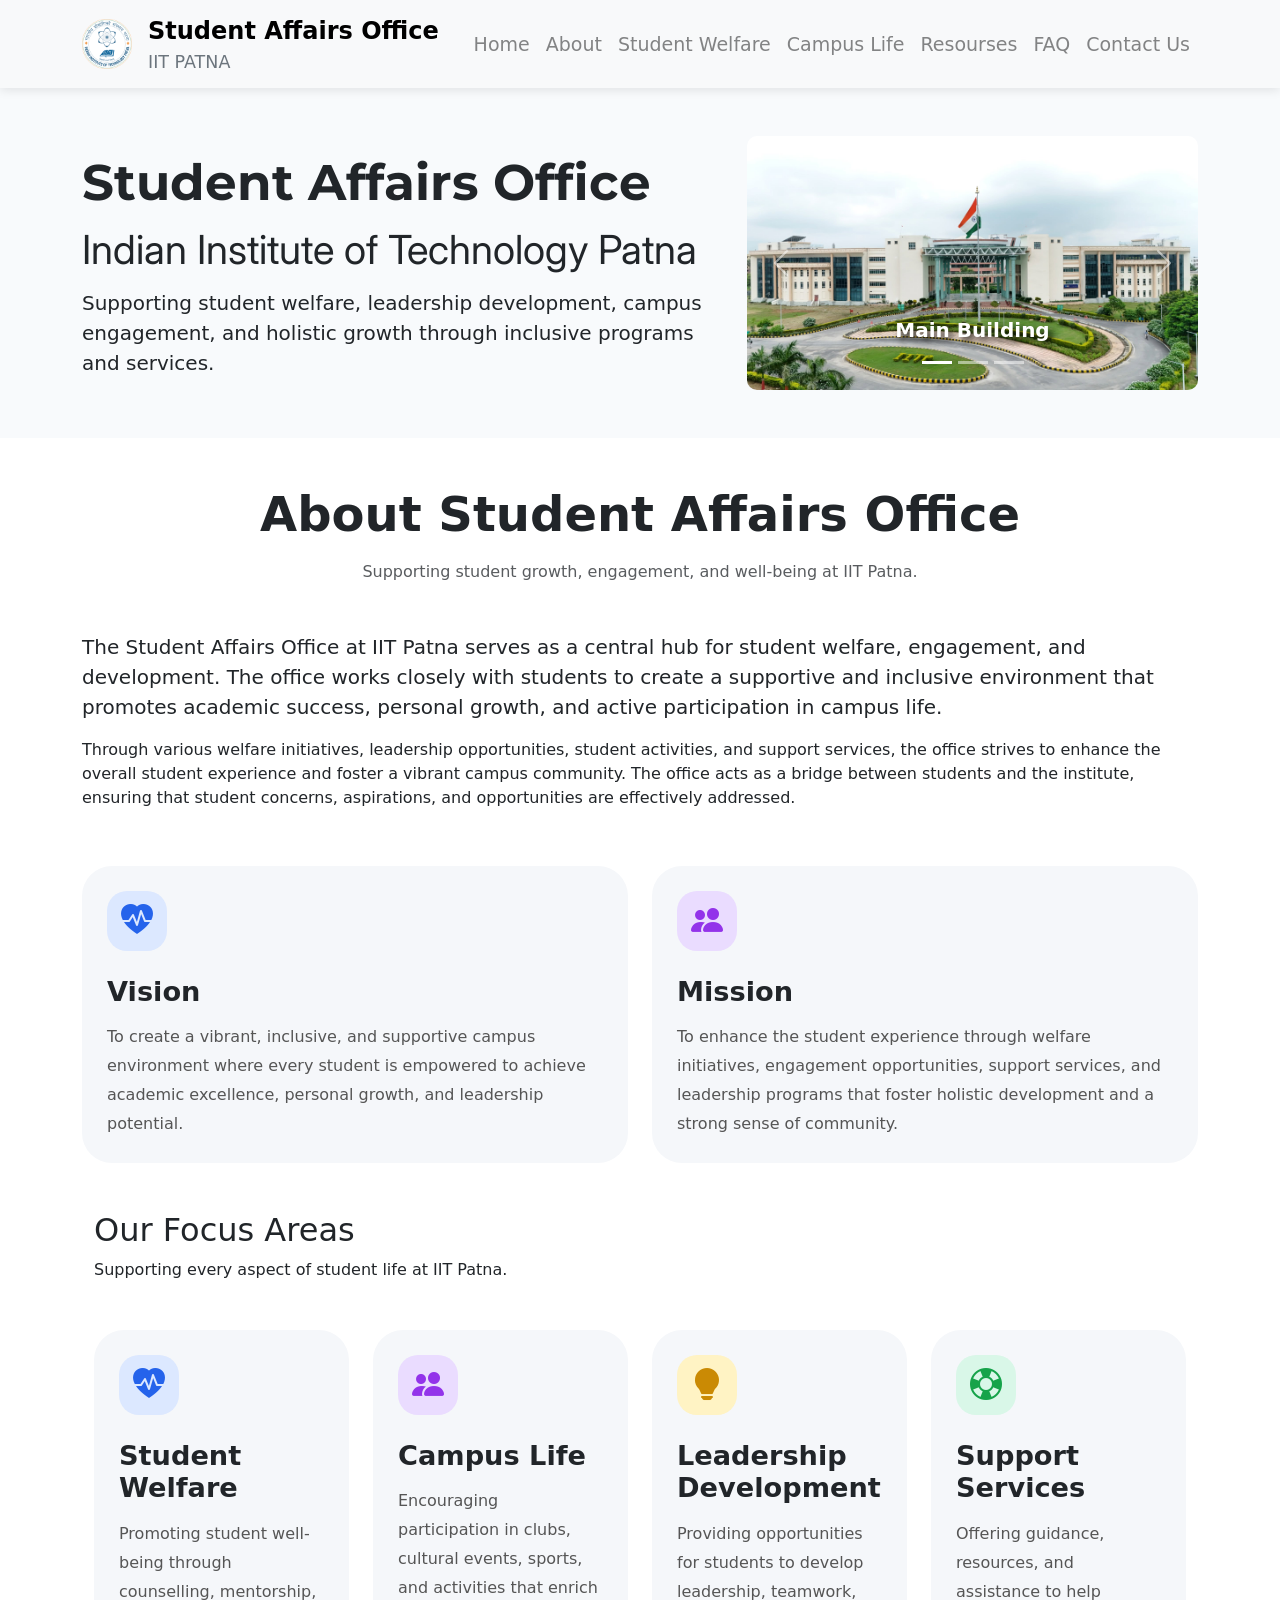
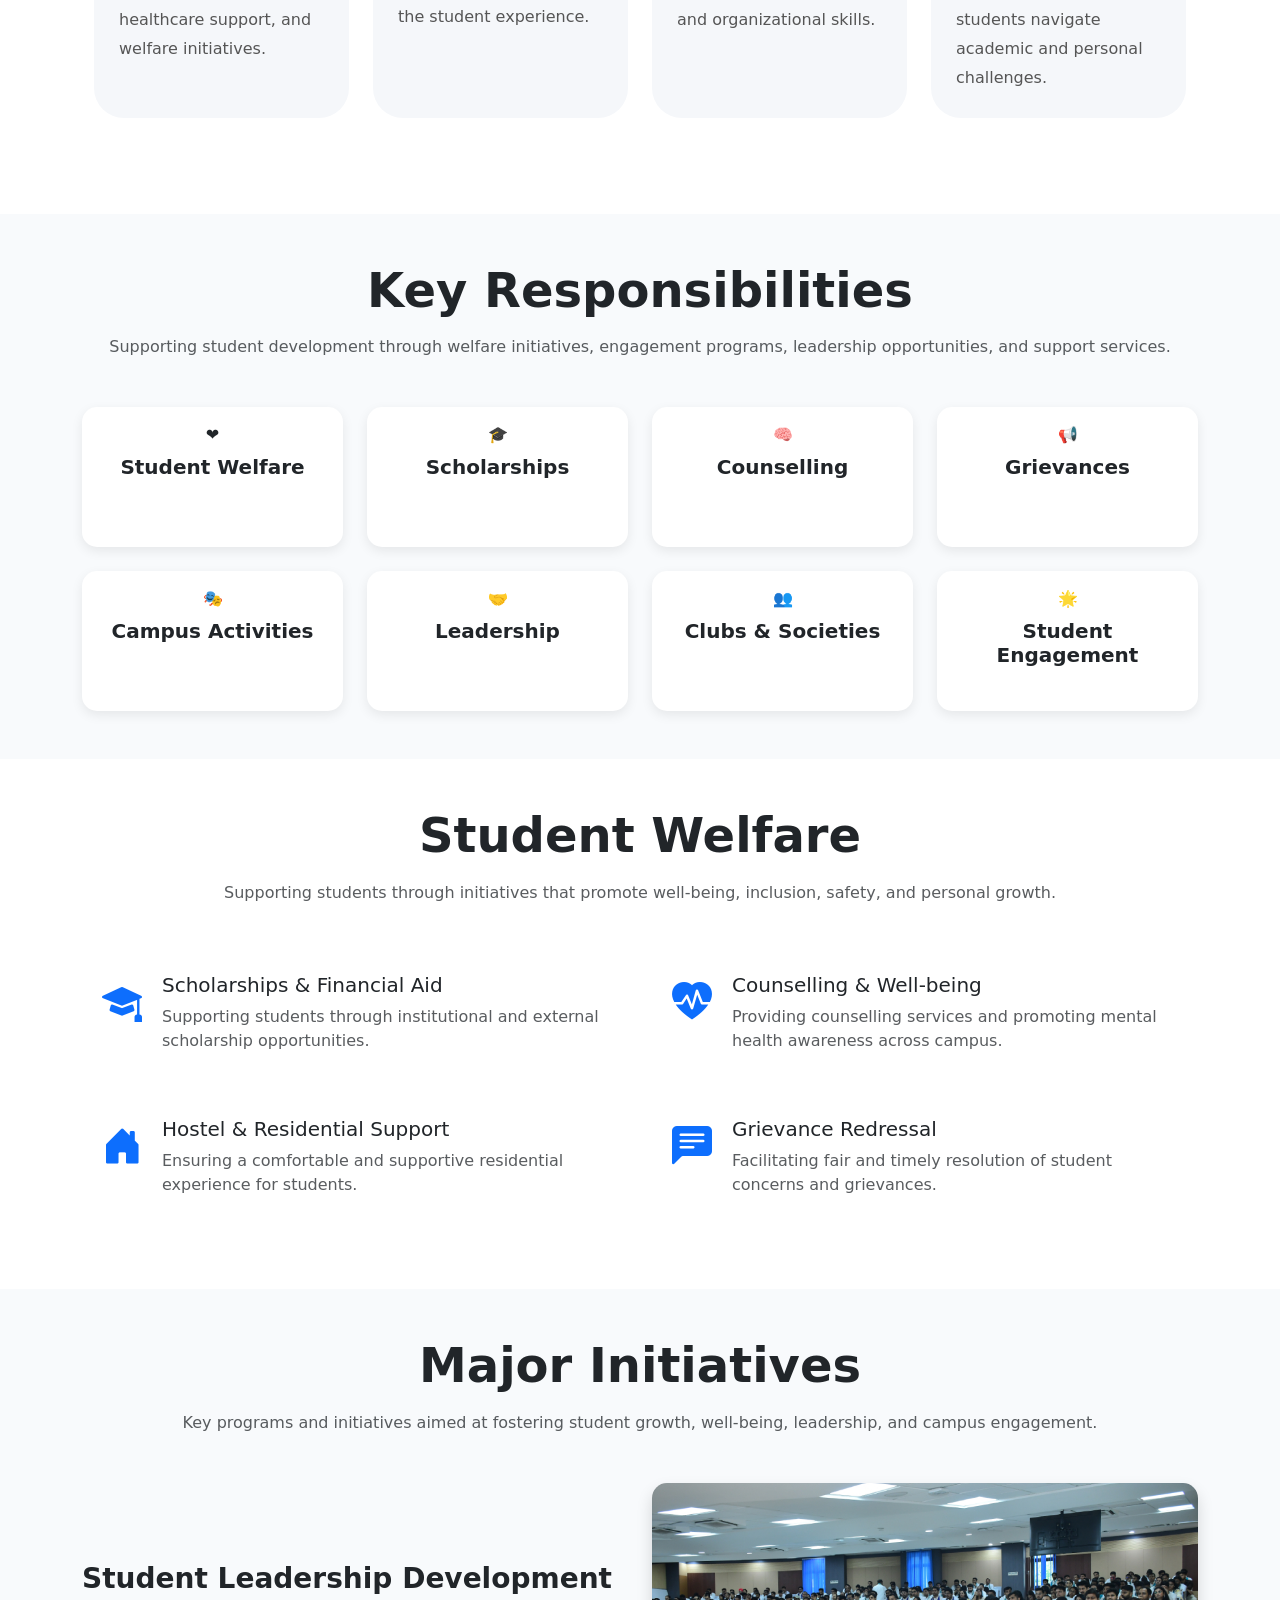
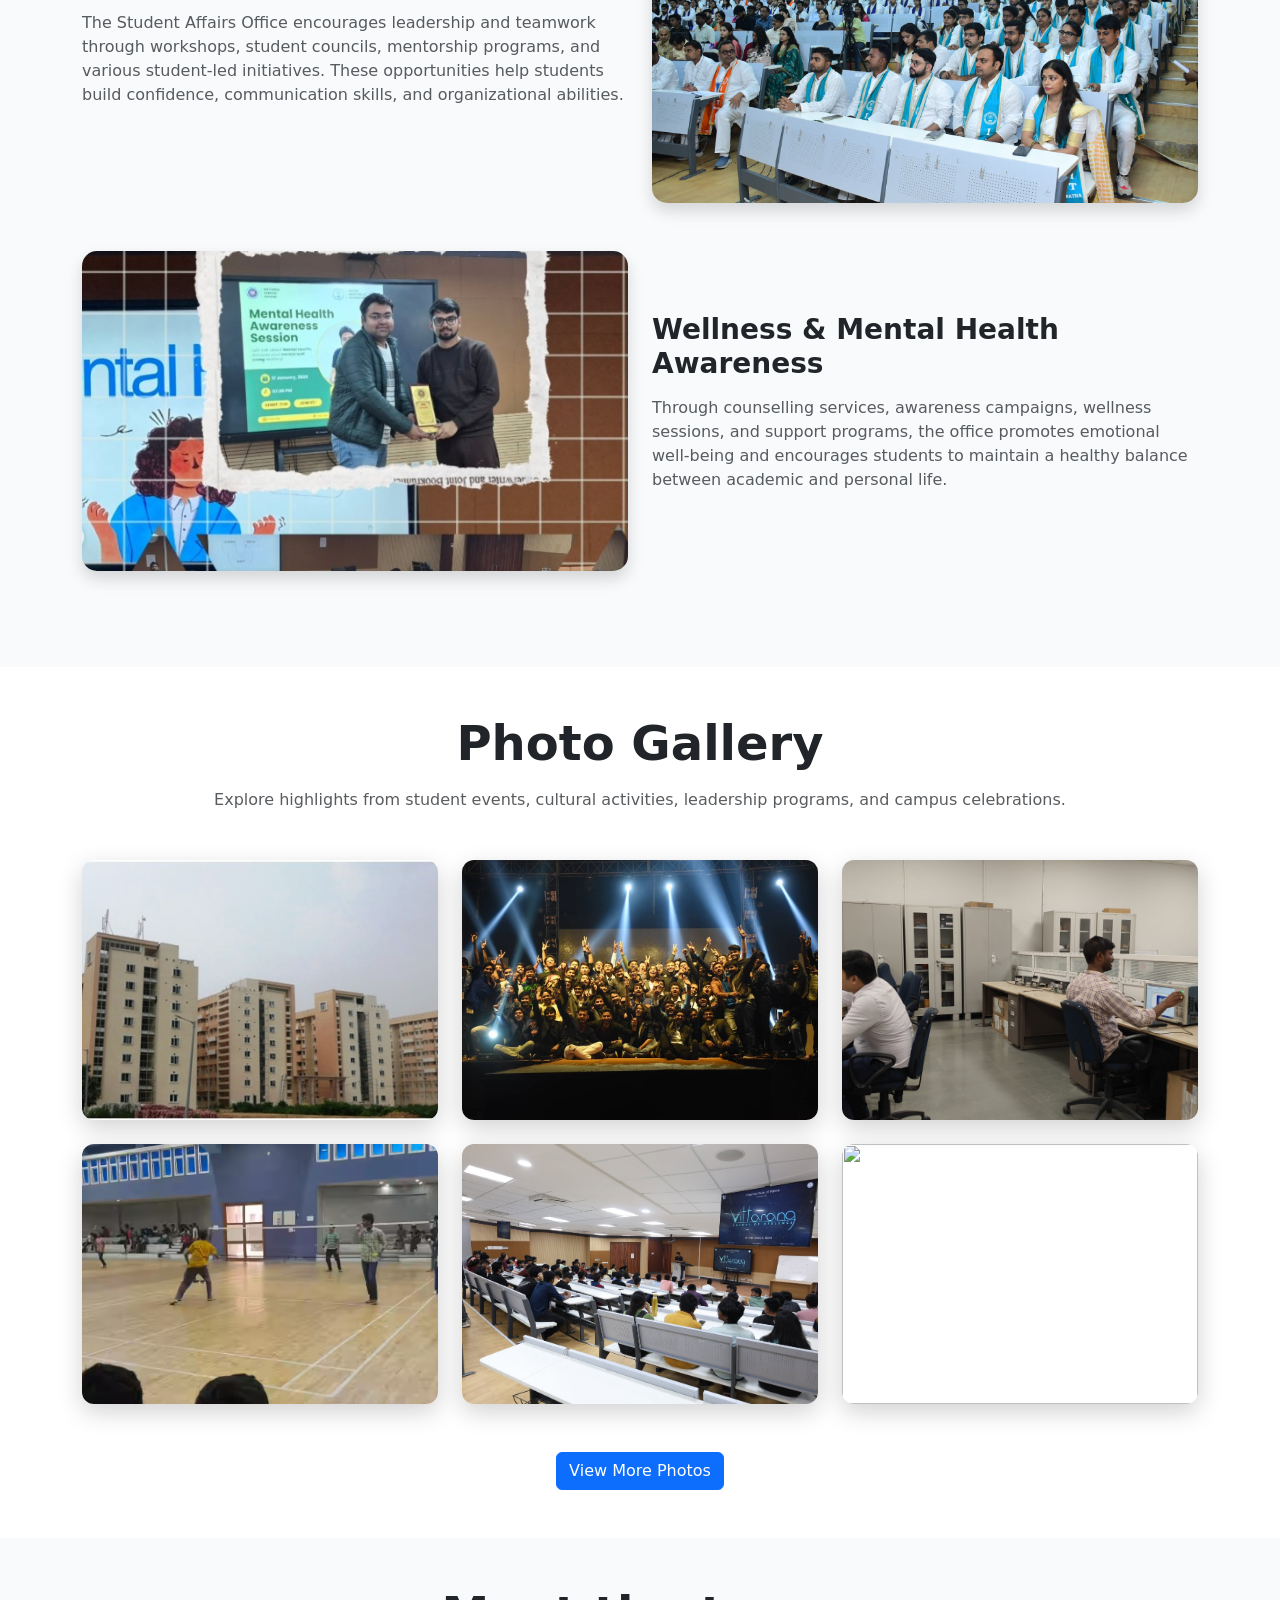
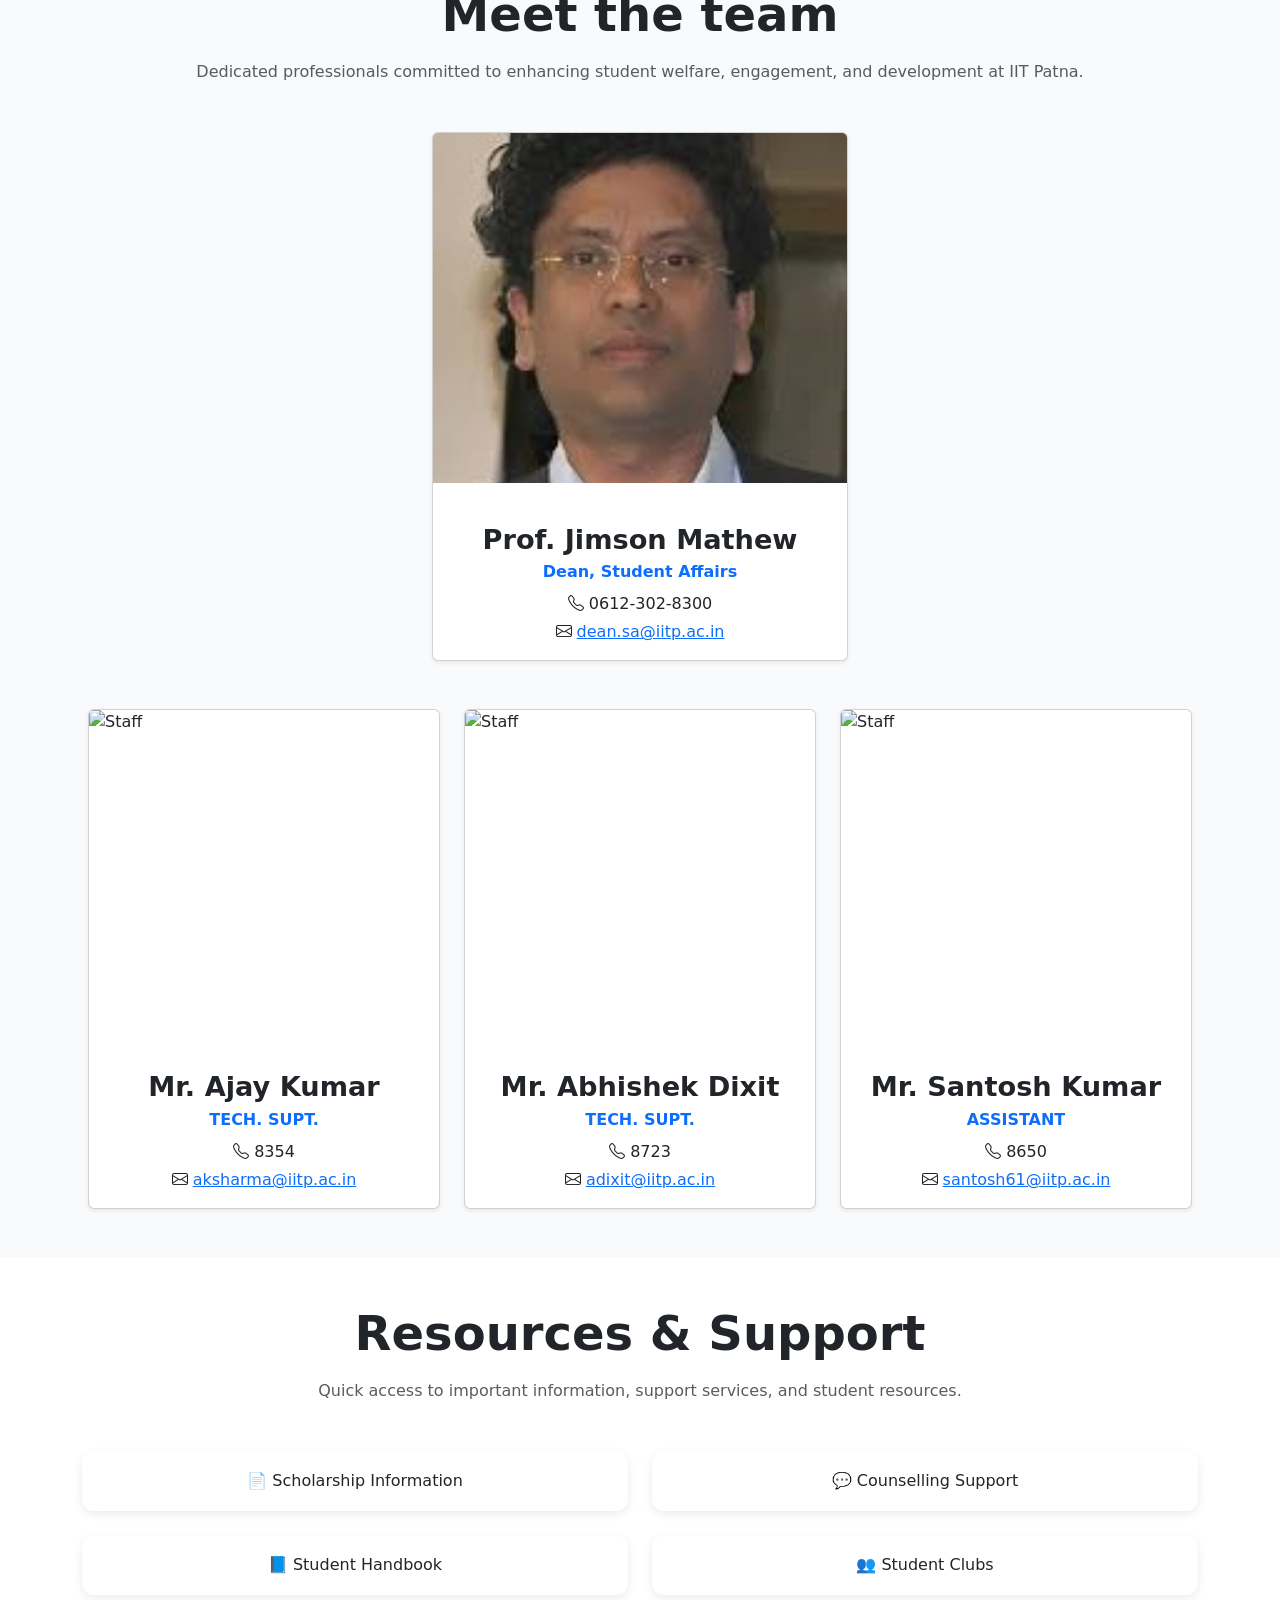
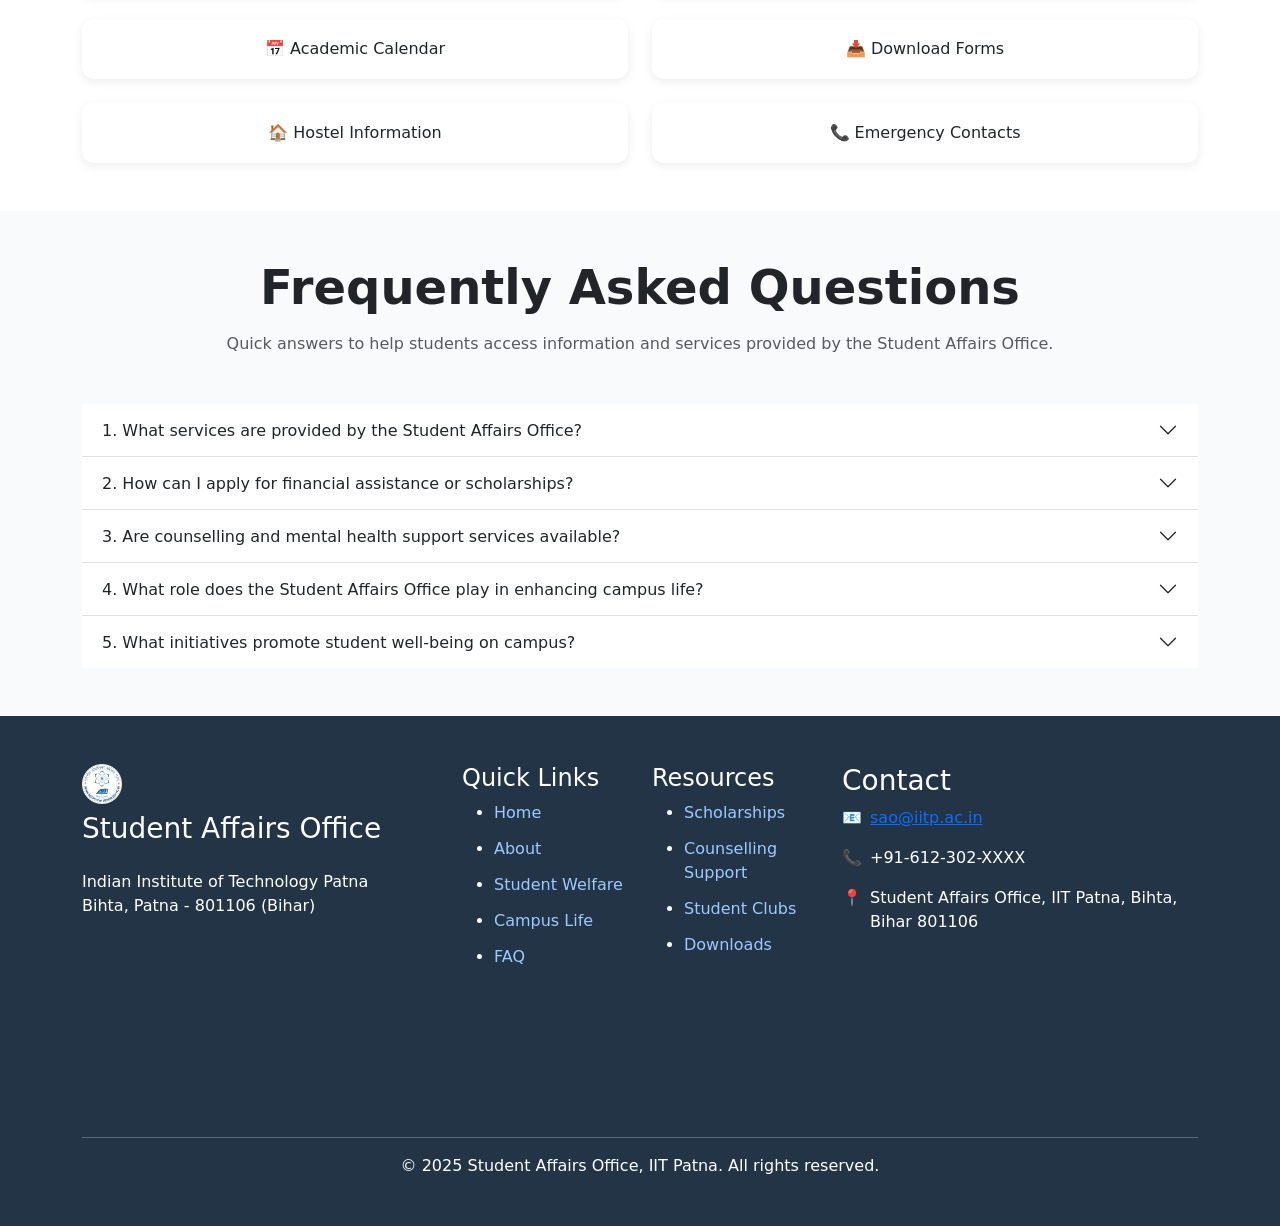
==== index.html @ 157dcdca "Did changes in color of sections and also in navbar (made it sticky and other changes)" ====
<!doctype html>
<html lang="en">

<head>
    <meta charset="utf-8">
    <meta name="viewport" content="width=device-width, initial-scale=1">
    <title>Student Affairs Office - IIT Patna</title>
    <link href="https://cdn.jsdelivr.net/npm/bootstrap@5.3.8/dist/css/bootstrap.min.css" rel="stylesheet"
        integrity="sha384-sRIl4kxILFvY47J16cr9ZwB07vP4J8+LH7qKQnuqkuIAvNWLzeN8tE5YBujZqJLB" crossorigin="anonymous">

    <link rel="stylesheet" href="style.css">
    <link rel="stylesheet" href="https://cdn.jsdelivr.net/npm/bootstrap-icons@1.13.1/font/bootstrap-icons.min.css">
    <link href="https://fonts.googleapis.com/css2?family=Inter:wght@400;500&family=Montserrat:wght@500;700&display=swap"
        rel="stylesheet">
</head>

<body>
    <nav class="navbar navbar-expand-lg bg-body-tertiary sticky-top">
        <div class="container">

            <a class="navbar-brand d-flex align-items-center" href="#">
    
    <img src="Assets/image.png" alt="Logo" style="height:50px;" class="me-3">

    <div>
        <div class="fw-bold fs-4" style="margin-bottom: 0; padding-bottom: 0;">
            Student Affairs Office
        </div>

        <div class="text-secondary small" style="margin-bottom: 0; padding-bottom: 0;">
            IIT PATNA
        </div>
    </div>

</a>


            <button class="navbar-toggler" type="button" data-bs-toggle="collapse"
                data-bs-target="#navbarSupportedContent" aria-controls="navbarSupportedContent" aria-expanded="false"
                aria-label="Toggle navigation">
                <span class="navbar-toggler-icon"></span>
            </button>


            <div class="collapse navbar-collapse" id="navbarSupportedContent">
                <ul class="navbar-nav ms-auto mb-2 mb-lg-0">


                    <li class="nav-item">
                        <a class="nav-link" aria-current="page" href="#home">Home</a>
                    </li>
                    <li class="nav-item">
                        <a class="nav-link" href="#about">About</a>
                    </li>
                    <li class="nav-item">
                        <a class="nav-link" href="#student_welfare">Student Welfare</a>
                    </li>
                    <li class="nav-item">
                        <a class="nav-link" href="#gallery">Campus Life</a>
                    </li>
                    <li class="nav-item">
                        <a class="nav-link" href="#resources">Resourses</a>
                    </li>
                    <li class="nav-item">
                        <a class="nav-link" href="#FAQ">FAQ</a>
                    </li>
                    <li class="nav-item">
                        <a class="nav-link" href="#contact">Contact Us</a>
                    </li>

                </ul>

            </div>
        </div>
    </nav>

    <section class="hero py-5" id="home">
        <div class="container">
            <div class="row align-items-center">

                <div class="col-lg-7">
                    <div id="homeHeading">Student Affairs Office</div>
                    <div id="homeHeading2">Indian Institute of Technology Patna</div>

                    <div id="homeContent">
                        Supporting student welfare, leadership development,
                        campus engagement, and holistic growth through
                        inclusive programs and services.
                    </div>
                </div>


                <div class="col-lg-5">
                    <div id="carouselExampleCaptions" class="carousel slide" data-bs-ride="carousel">
                        <div class="carousel-indicators">
                            <button type="button" data-bs-target="#carouselExampleCaptions" data-bs-slide-to="0"
                                class="active" aria-current="true" aria-label="Slide 1"></button>
                            <button type="button" data-bs-target="#carouselExampleCaptions" data-bs-slide-to="1"
                                aria-label="Slide 2"></button>
                            <button type="button" data-bs-target="#carouselExampleCaptions" data-bs-slide-to="2"
                                aria-label="Slide 3"></button>
                        </div>
                        <div class="carousel-inner">
                            <div class="carousel-item active">
                                <img src="Assets/IITP.jpg" class="d-block w-100 home-image" alt="...">
                                <div class="carousel-caption d-none d-md-block">
                                    <h5 id="crousel-id">Main Building</h5>

                                </div>
                            </div>
                            <div class="carousel-item home-image">
                                <img src="Assets/hero-1.jpg" class="d-block w-100 home-image" alt="...">
                                <div class="carousel-caption d-none d-md-block">
                                    <h5 id="crousel-id">Gate 1</h5>
                                </div>
                            </div>
                            <div class="carousel-item">
                                <img src="Assets/image13.jpg" class="d-block w-100 home-image" alt="...">
                                <div class="carousel-caption d-none d-md-block">
                                    <h5 id="crousel-id">Central Library</h5>

                                </div>
                            </div>
                        </div>
                        <button class="carousel-control-prev" type="button" data-bs-target="#carouselExampleCaptions"
                            data-bs-slide="prev">
                            <span class="carousel-control-prev-icon" aria-hidden="true"></span>
                            <span class="visually-hidden">Previous</span>
                        </button>
                        <button class="carousel-control-next" type="button" data-bs-target="#carouselExampleCaptions"
                            data-bs-slide="next">
                            <span class="carousel-control-next-icon" aria-hidden="true"></span>
                            <span class="visually-hidden">Next</span>
                        </button>
                    </div>
                </div>

            </div>
        </div>
    </section>

    <section id="about" class="py-5">

        <div class="container">
            <h2 class="text-center fw-bold display-5 mb-3">
                About Student Affairs Office
            </h2>

            <p class="text-center text-muted mb-5">
                Supporting student growth, engagement, and well-being at IIT Patna.
            </p>

            <!-- Centered Content -->
            <div class="row justify-content-center">

                <div class="col-lg-12">

                    <p class="lead">
                        The Student Affairs Office at IIT Patna serves as a central hub
                        for student welfare, engagement, and development. The office
                        works closely with students to create a supportive and inclusive
                        environment that promotes academic success, personal growth,
                        and active participation in campus life.
                    </p>

                    <p>
                        Through various welfare initiatives, leadership opportunities,
                        student activities, and support services, the office strives to
                        enhance the overall student experience and foster a vibrant
                        campus community. The office acts as a bridge between students
                        and the institute, ensuring that student concerns, aspirations,
                        and opportunities are effectively addressed.
                    </p>

                    <!-- <h4 class="fw-semibold mt-4 mb-3">
                Our Key Focus Areas
            </h4>

            <ul class="fs-5">
                <li class="mb-2">Student Welfare and Well-being</li>
                <li class="mb-2">Campus Engagement and Activities</li>
                <li class="mb-2">Leadership Development</li>
                <li class="mb-2">Mentorship and Support Services</li>
                <li class="mb-2">Holistic Student Growth</li>
            </ul> -->

                </div>

            </div>

            <div class="row g-4 my-3">

                <!-- Card 1 -->
                <div class="col-lg-6 col-md-6">
                    <div class="focus-card">

                        <div class="icon-box icon-blue">
                            <i class="bi bi-heart-pulse-fill"></i>
                        </div>

                        <h3 class="card-title">
                            Vision
                        </h3>

                        <p class="card-text">
                            To create a vibrant, inclusive, and supportive campus environment where every student is
                            empowered to achieve academic excellence, personal growth, and leadership potential.
                        </p>

                    </div>
                </div>

                <!-- Card 2 -->
                <div class="col-lg-6 col-md-6">
                    <div class="focus-card">

                        <div class="icon-box icon-purple">
                            <i class="bi bi-people-fill"></i>
                        </div>

                        <h3 class="card-title">
                            Mission
                        </h3>

                        <p class="card-text">
                            To enhance the student experience through welfare initiatives, engagement opportunities,
                            support services, and leadership programs that foster holistic development and a strong
                            sense of community.
                        </p>

                    </div>
                </div>


            </div>
            <section class="my-5">
                <div class="container">

                    <div class="section-title mb-5">
                        <h2>Our Focus Areas</h2>
                        <p>
                            Supporting every aspect of student life at IIT Patna.
                        </p>
                    </div>

                    <div class="row g-4">

                        <!-- Card 1 -->
                        <div class="col-lg-3 col-md-6">
                            <div class="focus-card">

                                <div class="icon-box icon-blue">
                                    <i class="bi bi-heart-pulse-fill"></i>
                                </div>

                                <h3 class="card-title">
                                    Student Welfare
                                </h3>

                                <p class="card-text">
                                    Promoting student well-being through counselling,
                                    mentorship, healthcare support, and welfare initiatives.
                                </p>

                            </div>
                        </div>

                        <!-- Card 2 -->
                        <div class="col-lg-3 col-md-6">
                            <div class="focus-card">

                                <div class="icon-box icon-purple">
                                    <i class="bi bi-people-fill"></i>
                                </div>

                                <h3 class="card-title">
                                    Campus Life
                                </h3>

                                <p class="card-text">
                                    Encouraging participation in clubs, cultural events,
                                    sports, and activities that enrich the student experience.
                                </p>

                            </div>
                        </div>

                        <!-- Card 3 -->
                        <div class="col-lg-3 col-md-6">
                            <div class="focus-card">

                                <div class="icon-box icon-yellow">
                                    <i class="bi bi-lightbulb-fill"></i>
                                </div>

                                <h3 class="card-title">
                                    Leadership Development
                                </h3>

                                <p class="card-text">
                                    Providing opportunities for students to develop
                                    leadership, teamwork, and organizational skills.
                                </p>

                            </div>
                        </div>

                        <!-- Card 4 -->
                        <div class="col-lg-3 col-md-6">
                            <div class="focus-card">

                                <div class="icon-box icon-green">
                                    <i class="bi bi-life-preserver"></i>
                                </div>

                                <h3 class="card-title">
                                    Support Services
                                </h3>

                                <p class="card-text">
                                    Offering guidance, resources, and assistance to help
                                    students navigate academic and personal challenges.
                                </p>

                            </div>
                        </div>

                    </div>

                </div>

            </section>
        </div>

    </section>

    <section id="responsibilities" class="py-5">

        <div class="container">
            <h2 class="text-center fw-bold display-5 mb-3">
                Key Responsibilities
            </h2>

            <p class="text-center text-muted mb-5">
                Supporting student development through welfare initiatives,
                engagement programs, leadership opportunities, and support services.
            </p>

            <div class="row g-4">

                <!-- Card 1 -->
                <div class="col-lg-3 col-md-6">
                    <div class="responsibility-card text-center p-3" data-bs-toggle="collapse"
                        data-bs-target="#welfare">

                        ❤️
                        <h5 class="mt-2">Student Welfare</h5>

                        <div id="welfare" class="collapse mt-3">
                            Ensuring a safe, inclusive, and student-friendly
                            campus environment.
                        </div>

                    </div>
                </div>

                <!-- Card 2 -->
                <div class="col-lg-3 col-md-6">
                    <div class="responsibility-card text-center p-3" data-bs-toggle="collapse"
                        data-bs-target="#scholarships">

                        🎓
                        <h5 class="mt-2">Scholarships</h5>

                        <div id="scholarships" class="collapse mt-3">
                            Providing guidance regarding scholarships
                            and financial assistance opportunities.
                        </div>

                    </div>
                </div>

                <!-- Card 3 -->
                <div class="col-lg-3 col-md-6">
                    <div class="responsibility-card text-center p-3" data-bs-toggle="collapse"
                        data-bs-target="#counselling">

                        🧠
                        <h5 class="mt-2">Counselling</h5>

                        <div id="counselling" class="collapse mt-3">
                            Promoting mental health awareness and
                            emotional well-being.
                        </div>

                    </div>
                </div>

                <!-- Card 4 -->
                <div class="col-lg-3 col-md-6">
                    <div class="responsibility-card text-center p-3" data-bs-toggle="collapse"
                        data-bs-target="#grievance">

                        📢
                        <h5 class="mt-2">Grievances</h5>

                        <div id="grievance" class="collapse mt-3">
                            Addressing student concerns and ensuring
                            timely resolutions.
                        </div>

                    </div>
                </div>

                <!-- Card 5 -->
                <div class="col-lg-3 col-md-6">
                    <div class="responsibility-card text-center p-3" data-bs-toggle="collapse"
                        data-bs-target="#activities">

                        🎭
                        <h5 class="mt-2">Campus Activities</h5>

                        <div id="activities" class="collapse mt-3">
                            Supporting cultural, technical, and recreational events.
                        </div>

                    </div>
                </div>

                <!-- Card 6 -->
                <div class="col-lg-3 col-md-6">
                    <div class="responsibility-card text-center p-3" data-bs-toggle="collapse"
                        data-bs-target="#leadership">

                        🤝
                        <h5 class="mt-2">Leadership</h5>

                        <div id="leadership" class="collapse mt-3">
                            Encouraging leadership, teamwork,
                            and organizational skills.
                        </div>

                    </div>
                </div>

                <!-- Card 7 -->
                <div class="col-lg-3 col-md-6">
                    <div class="responsibility-card text-center p-3" data-bs-toggle="collapse" data-bs-target="#clubs">

                        👥
                        <h5 class="mt-2">Clubs & Societies</h5>

                        <div id="clubs" class="collapse mt-3">
                            Facilitating student clubs and societies
                            for holistic development.
                        </div>

                    </div>
                </div>

                <!-- Card 8 -->
                <div class="col-lg-3 col-md-6">
                    <div class="responsibility-card text-center p-3" data-bs-toggle="collapse"
                        data-bs-target="#engagement">

                        🌟
                        <h5 class="mt-2">Student Engagement</h5>

                        <div id="engagement" class="collapse mt-3">
                            Creating opportunities for participation,
                            collaboration, and growth.
                        </div>

                    </div>
                </div>

            </div>
        </div>
    </section>

    <section id="student_welfare" class="py-5">

        <div class="container">
            <h2 class="text-center fw-bold display-5 mb-3">
                Student Welfare
            </h2>

            <p class="text-center text-muted mb-5">
                Supporting students through initiatives that promote
                well-being, inclusion, safety, and personal growth.
            </p>

            <div class="row">

                <!-- Welfare 1 -->
                <div class="col-lg-6 mb-4">
                    <div class="d-flex welfare-item">

                        <i class="bi bi-mortarboard-fill welfare-icon"></i>

                        <div>
                            <h5>Scholarships & Financial Aid</h5>

                            <p class="text-muted mb-0">
                                Supporting students through institutional and
                                external scholarship opportunities.
                            </p>
                        </div>

                    </div>
                </div>

                <!-- Welfare 2 -->
                <div class="col-lg-6 mb-4">
                    <div class="d-flex welfare-item">

                        <i class="bi bi-heart-pulse-fill welfare-icon"></i>

                        <div>
                            <h5>Counselling & Well-being</h5>

                            <p class="text-muted mb-0">
                                Providing counselling services and promoting
                                mental health awareness across campus.
                            </p>
                        </div>

                    </div>
                </div>

                <!-- Welfare 3 -->
                <div class="col-lg-6 mb-4">
                    <div class="d-flex welfare-item">

                        <i class="bi bi-house-door-fill welfare-icon"></i>

                        <div>
                            <h5>Hostel & Residential Support</h5>

                            <p class="text-muted mb-0">
                                Ensuring a comfortable and supportive
                                residential experience for students.
                            </p>
                        </div>

                    </div>
                </div>

                <!-- Welfare 4 -->
                <div class="col-lg-6 mb-4">
                    <div class="d-flex welfare-item">

                        <i class="bi bi-chat-left-text-fill welfare-icon"></i>

                        <div>
                            <h5>Grievance Redressal</h5>

                            <p class="text-muted mb-0">
                                Facilitating fair and timely resolution of
                                student concerns and grievances.
                            </p>
                        </div>

                    </div>
                </div>

            </div>
        </div>
    </section>

    <section id="initiatives" class="py-5">

        <div class="container">
            <h2 class="text-center fw-bold display-5 mb-3">
                Major Initiatives
            </h2>

            <p class="text-center text-muted mb-5">
                Key programs and initiatives aimed at fostering student growth,
                well-being, leadership, and campus engagement.
            </p>

            <!-- Initiative 1 -->
            <div class="row align-items-center my-5">

                <div class="col-lg-6 initiative-content">
                    <h3 class="fw-bold mb-3">
                        Student Leadership Development
                    </h3>

                    <p class="text-muted">
                        The Student Affairs Office encourages leadership and teamwork
                        through workshops, student councils, mentorship programs,
                        and various student-led initiatives. These opportunities help
                        students build confidence, communication skills, and
                        organizational abilities.
                    </p>
                </div>

                <div class="col-lg-6">
                    <img src="Assets/leadership.jpeg" class="img-fluid initiative-img shadow" alt="Leadership Program">
                </div>

            </div>

            <!-- Initiative 2 -->
            <div class="row align-items-center my-5">

                <div class="col-lg-6 order-lg-1 order-2">
                    <img src="Assets/mental-health.jpg" style="object-position: center 15%;"
                        class="img-fluid initiative-img shadow" alt="Mental Health">
                </div>

                <div class="col-lg-6 order-lg-2 order-1 initiative-content">
                    <h3 class="fw-bold mb-3">
                        Wellness & Mental Health Awareness
                    </h3>

                    <p class="text-muted">
                        Through counselling services, awareness campaigns, wellness
                        sessions, and support programs, the office promotes emotional
                        well-being and encourages students to maintain a healthy
                        balance between academic and personal life.
                    </p>
                </div>

            </div>
        </div>
    </section>

    <section id="gallery" class="py-5">

        <div class="container">
            <h2 class="text-center fw-bold display-5 mb-3">
                Photo Gallery
            </h2>

            <p class="text-center text-muted mb-5">
                Explore highlights from student events, cultural activities,
                leadership programs, and campus celebrations.
            </p>

            <div class="row g-4">

                <div class="col-lg-4 col-md-6">

                    <div class="gallery-item">
                        <img src="Assets/gallery/gallery1.jpg" class="img-fluid rounded shadow-sm gallery-img" alt="">
                        <div class="gallery-overlay">
                            Hostels
                        </div>
                    </div>
                </div>

                <div class="col-lg-4 col-md-6">
                    <div class="gallery-item">
                        <img src="Assets/gallery/gallery2.jpg" class="img-fluid rounded shadow-sm gallery-img" alt="">
                        <div class="gallery-overlay">
                            Cultural Event
                        </div>
                    </div>
                </div>

                <div class="col-lg-4 col-md-6">
                    <div class="gallery-item">
                        <img src="Assets/gallery/gallery3.jpg" class="img-fluid rounded shadow-sm gallery-img" alt="">
                        <div class="gallery-overlay">
                            Labs
                        </div>
                    </div>
                </div>

                <div class="col-lg-4 col-md-6">
                    <div class="gallery-item">
                        <img src="Assets/gallery/gallery4.jpg" class="img-fluid rounded shadow-sm gallery-img" alt="">
                        <div class="gallery-overlay">
                            Badminton Court
                        </div>
                    </div>
                </div>

                <div class="col-lg-4 col-md-6">
                    <div class="gallery-item">
                        <img src="Assets/gallery/gallery5.jpg" class="img-fluid rounded shadow-sm gallery-img" alt="">
                        <div class="gallery-overlay">
                            Lecture Hall
                        </div>
                    </div>
                </div>

                <div class="col-lg-4 col-md-6">
                    <div class="gallery-item">
                        <img src="Assets/gallery/gallery6.jpg" class="img-fluid rounded shadow-sm gallery-img" alt="">
                        <div class="gallery-overlay">
                            Computer Center
                        </div>
                    </div>
                </div>

            </div>

            <div class="text-center mt-5">
                <a href="gallery.html" target="_blank" class="btn btn-primary">
                    View More Photos
                </a>
            </div>
        </div>
    </section>

    <section id="team" class="py-5">

        <div class="container">
            <h2 class="text-center fw-bold display-5 mb-3">
                Meet the team
            </h2>

            <p class="text-center text-muted mb-5">
                Dedicated professionals committed to enhancing
                student welfare, engagement, and development
                at IIT Patna.
            </p>
            <div class="d-flex justify-content-center mb-5">

                <div class="card shadow-sm" style="width: 26rem;">

                    <img src="Assets/Team/DeanSA.jpg" class="card-img-top" style="height: 350px; object-fit: cover;"
                        alt="Dean">

                    <div class="card-body text-center py-3">

                        <h4 class="card-title mb-1">
                            Prof. Jimson Mathew
                        </h4>

                        <p class="text-primary fw-semibold mb-2">
                            Dean, Student Affairs
                        </p>

                        <p class="mb-1">
                            <i class="bi bi-telephone"></i>
                            0612-302-8300
                        </p>

                        <p class="mb-0">
                            <i class="bi bi-envelope"></i>
                            <a href="mailto:dean.sa@iitp.ac.in">
                                dean.sa@iitp.ac.in
                            </a>
                        </p>

                    </div>

                </div>

            </div>
            <div class="row justify-content-center g-4">

                <!-- Staff 1 -->
                <div class="col-auto">

                    <div class="card shadow-sm" style="width: 22rem;">

                        <img src="Assets/Team/Person1.png" class="card-img-top"
                            style="height: 320px; object-fit: cover;" alt="Staff">

                        <div class="card-body text-center">

                            <h4 class="card-title mb-1">
                                Mr. Ajay Kumar
                            </h4>

                            <p class="fw-bold text-primary mb-2">
                                TECH. SUPT.
                            </p>

                            <p class="mb-1">
                                <i class="bi bi-telephone"></i> 8354
                            </p>

                            <p class="mb-0">
                                <i class="bi bi-envelope"></i>
                                <a href="mailto:aksharma@iitp.ac.in">
                                    aksharma@iitp.ac.in
                                </a>
                            </p>

                        </div>

                    </div>

                </div>

                <!-- Staff 2 -->
                <div class="col-auto">

                    <div class="card shadow-sm" style="width: 22rem;">

                        <img src="Assets/Team/Person2.png" class="card-img-top"
                            style="height: 320px; object-fit: cover;" alt="Staff">

                        <div class="card-body text-center">

                            <h4 class="card-title mb-1">
                                Mr. Abhishek Dixit
                            </h4>

                            <p class="fw-bold text-primary mb-2">
                                TECH. SUPT.
                            </p>

                            <p class="mb-1">
                                <i class="bi bi-telephone"></i> 8723
                            </p>

                            <p class="mb-0">
                                <i class="bi bi-envelope"></i>
                                <a href="mailto:adixit@iitp.ac.in">
                                    adixit@iitp.ac.in
                                </a>
                            </p>

                        </div>

                    </div>

                </div>

                <!-- Staff 3 -->
                <div class="col-auto">

                    <div class="card shadow-sm" style="width: 22rem;">

                        <img src="Assets/Team/Person3.png" class="card-img-top"
                            style="height: 320px; object-fit: cover;" alt="Staff">

                        <div class="card-body text-center">

                            <h4 class="card-title mb-1">
                                Mr. Santosh Kumar
                            </h4>

                            <p class="fw-bold text-primary mb-2">
                                ASSISTANT
                            </p>

                            <p class="mb-1">
                                <i class="bi bi-telephone"></i> 8650
                            </p>

                            <p class="mb-0">
                                <i class="bi bi-envelope"></i>
                                <a href="mailto:santosh61@iitp.ac.in">
                                    santosh61@iitp.ac.in
                                </a>
                            </p>

                        </div>

                    </div>

                </div>

            </div>
        </div>
    </section>

    <section id="resources" class="py-5">

        <div class="container">
            <h2 class="text-center fw-bold display-5 mb-3">
                Resources & Support
            </h2>

            <p class="text-center text-muted mb-5">
                Quick access to important information, support services,
                and student resources.
            </p>

            <div class="row g-4">

                <div class="col-md-6">
                    <a href="#" class="resource-item">
                        📄 Scholarship Information
                    </a>
                </div>

                <div class="col-md-6">
                    <a href="#" class="resource-item">
                        💬 Counselling Support
                    </a>
                </div>

                <div class="col-md-6">
                    <a href="#" class="resource-item">
                        📘 Student Handbook
                    </a>
                </div>

                <div class="col-md-6">
                    <a href="#" class="resource-item">
                        👥 Student Clubs
                    </a>
                </div>

                <div class="col-md-6">
                    <a href="#" class="resource-item">
                        📅 Academic Calendar
                    </a>
                </div>

                <div class="col-md-6">
                    <a href="#" class="resource-item">
                        📥 Download Forms
                    </a>
                </div>

                <div class="col-md-6">
                    <a href="#" class="resource-item">
                        🏠 Hostel Information
                    </a>
                </div>

                <div class="col-md-6">
                    <a href="#" class="resource-item">
                        📞 Emergency Contacts
                    </a>
                </div>

            </div>
        </div>

    </section>

    <section id="FAQ" class="py-5 mb-0">

        <div class="container">
            <h2 class="text-center fw-bold display-5 mb-3">
                Frequently Asked Questions
            </h2>
            <p class="text-center text-muted mb-5">
                Quick answers to help students access information and services provided by the Student Affairs Office.
            </p>

            <div class="accordion accordion-flush" id="accordionFlushExample">
                <div class="accordion-item">
                    <h2 class="accordion-header">
                        <button class="accordion-button collapsed" type="button" data-bs-toggle="collapse"
                            data-bs-target="#flush-collapseOne" aria-expanded="false" aria-controls="flush-collapseOne">
                            1. What services are provided by the Student Affairs Office?
                        </button>
                    </h2>
                    <div id="flush-collapseOne" class="accordion-collapse collapse"
                        data-bs-parent="#accordionFlushExample">
                        <div class="accordion-body">The Student Affairs Office supports students through welfare
                            initiatives, counselling services, leadership development programs, student activities,
                            scholarships, and various support resources aimed at enhancing the overall campus
                            experience.</div>
                    </div>
                </div>
                <div class="accordion-item">
                    <h2 class="accordion-header">
                        <button class="accordion-button collapsed" type="button" data-bs-toggle="collapse"
                            data-bs-target="#flush-collapseTwo" aria-expanded="false" aria-controls="flush-collapseTwo">
                            2. How can I apply for financial assistance or scholarships?
                        </button>
                    </h2>
                    <div id="flush-collapseTwo" class="accordion-collapse collapse"
                        data-bs-parent="#accordionFlushExample">
                        <div class="accordion-body">Students can find information regarding available scholarships,
                            eligibility criteria, and application procedures through the Student Affairs Office.
                            Detailed guidelines and important deadlines are published on the office website and official
                            student communication channels.</div>
                    </div>
                </div>
                <div class="accordion-item">
                    <h2 class="accordion-header">
                        <button class="accordion-button collapsed" type="button" data-bs-toggle="collapse"
                            data-bs-target="#flush-collapseThree" aria-expanded="false"
                            aria-controls="flush-collapseThree">
                            3. Are counselling and mental health support services available?
                        </button>
                    </h2>
                    <div id="flush-collapseThree" class="accordion-collapse collapse"
                        data-bs-parent="#accordionFlushExample">
                        <div class="accordion-body">Yes. The institute provides access to counselling and wellness
                            support services to help students manage academic, personal, and emotional challenges.
                            Students may contact the Student Affairs Office for guidance and appointment details.</div>
                    </div>
                </div>
                <div class="accordion-item">
                    <h2 class="accordion-header">
                        <button class="accordion-button collapsed" type="button" data-bs-toggle="collapse"
                            data-bs-target="#flush-collapseFour" aria-expanded="false"
                            aria-controls="flush-collapseOne">
                            4. What role does the Student Affairs Office play in enhancing campus life?
                        </button>
                    </h2>
                    <div id="flush-collapseFour" class="accordion-collapse collapse"
                        data-bs-parent="#accordionFlushExample">
                        <div class="accordion-body">The office works to create a vibrant and inclusive campus
                            environment by supporting student activities, welfare initiatives, leadership opportunities,
                            and programs that contribute to holistic student development.</div>
                    </div>
                </div>
                <div class="accordion-item">
                    <h2 class="accordion-header">
                        <button class="accordion-button collapsed" type="button" data-bs-toggle="collapse"
                            data-bs-target="#flush-collapseFive" aria-expanded="false"
                            aria-controls="flush-collapseOne">
                            5. What initiatives promote student well-being on campus?
                        </button>
                    </h2>
                    <div id="flush-collapseFive" class="accordion-collapse collapse"
                        data-bs-parent="#accordionFlushExample">
                        <div class="accordion-body">The institute regularly organizes wellness programs, awareness
                            campaigns, recreational activities, mentorship initiatives, and support services aimed at
                            promoting the overall well-being of students.</div>
                    </div>
                </div>
            </div>
        </div>
    </section>

    <footer id="contact" class="footer-section py-5 mb-0">
        <div class="container py-0">
            <div class="row">

                <div class="col-lg-4 col-md-6 mb-4">
                    <img src="Assets/image.png" height="40" class="mb-2">
                    <h3 class="footer-title">Student Affairs Office</h3>

                    <p class="footer-text mt-4">
                        Indian Institute of Technology Patna<br>
                        Bihta, Patna - 801106 (Bihar)
                    </p>
                </div>

                <div class="col-lg-2 col-md-6 mb-4">
                    <h4 class="footer-heading">Quick Links</h4>

                    <ul class="footer-links">
                        <li><a href="#">Home</a></li>
                        <li><a href="#">About</a></li>
                        <li><a href="#">Student Welfare</a></li>
                        <li><a href="#">Campus Life</a></li>
                        <li><a href="#">FAQ</a></li>
                    </ul>
                </div>

                <div class="col-lg-2 col-md-6 mb-4">
                    <h4 class="footer-heading">Resources</h4>

                    <ul class="footer-links">
                        <li><a href="#">Scholarships</a></li>
                        <li><a href="#">Counselling Support</a></li>
                        <li><a href="#">Student Clubs</a></li>
                        <li><a href="#">Downloads</a></li>
                    </ul>
                </div>

                <div class="col-lg-4 col-md-6 mb-4">

                    <h3>Contact</h3>

                    <div class="d-flex align-items-start mb-3">
                        <span class="me-2">📧</span>
                        <a href="mailto:sao@iitp.ac.in">sao@iitp.ac.in</a>
                    </div>

                    <div class="d-flex align-items-start mb-3">
                        <span class="me-2">📞</span>
                        <span>+91-612-302-XXXX</span>
                    </div>

                    <div class="d-flex align-items-start mb-3">
                        <span class="me-2">📍</span>
                        <span>Student Affairs Office, IIT Patna, Bihta, Bihar 801106</span>
                    </div>

                    <iframe
                        src="https://www.google.com/maps/embed?pb=!1m18!1m12!1m3!1d3600.082016569487!2d84.8512966!3d25.5356448!2m3!1f0!2f0!3f0!3m2!1i1024!2i768!4f13.1!3m3!1m2!1s0x39ed577f6954a4ab%3A0x6ce8f1b9fc2aa02a!2sIndian%20Institute%20of%20Technology%2C%20Patna!5e0!3m2!1sen!2sin!4v1781579747981!5m2!1sen!2sin"
                        width="100%" height="140" style="border:0; border-radius: 12px;" allowfullscreen=""
                        loading="lazy" referrerpolicy="no-referrer-when-downgrade"></iframe>

                </div>
            </div>
            <hr class="footer-line">

            <div class="text-center">
                © 2025 Student Affairs Office, IIT Patna. All rights reserved.
            </div>
        </div>
    </footer>

    <script src="https://cdn.jsdelivr.net/npm/bootstrap@5.3.8/dist/js/bootstrap.bundle.min.js"
        integrity="sha384-FKyoEForCGlyvwx9Hj09JcYn3nv7wiPVlz7YYwJrWVcXK/BmnVDxM+D2scQbITxI"
        crossorigin="anonymous"></script>
</body>

</html>
---- style.css ----
html{
    scroll-behavior: smooth;
}
body{
    background-color: rgb(224, 231, 238) ; 
    
}
section{
    scroll-margin-top: 80px;
}

nav{
    background-color:rgb(185, 191, 196) ;
    box-shadow: 0 2px 10px rgba(0,0,0,0.1);

}

.nav-item a{
    font-size: 19px;
    color: #828384;
    font-weight: 450;
}

#home, #responsibilities, #initiatives, #team, #FAQ {
    background: #F8FAFC;
    padding: 80px 0;
}
#about, #student_welfare, #gallery, #resources {
    background: white;
    padding: 80px 0;
}


#homeContent{
    margin-top: 8px;
    margin-bottom: 4px;
    font-size: 20px;
}

#crousel-id{
    font-weight: 700;
    text-shadow: 4px 4px 7px rgba(0,0,0,0.9);
}
#homeHeading{
    font-family: "Montserrat", sans-serif;
    font-size: 50px;
    font-weight: 700;
}

#homeHeading2{
    font-family: "Inter", sans-serif;
    font-size: 40px;
}
.home-image{
   
    border-radius: 10px;
}

.home-about{
    border-left: 2px solid black;
}

.focus-card{
    background:#f5f7fa;
    border-radius:30px;
    padding:25px;
    height:100%;
    transition:0.3s;
}

.focus-card:hover{
    transform:translateY(-8px);
    box-shadow:0 15px 30px rgba(0,0,0,0.08);
}

.icon-box{
    width:60px;
    height:60px;
    border-radius:20px;

    display:flex;
    justify-content:center;
    align-items:center;
}

.icon-box i{
    font-size:32px;
}

.icon-blue{
    background:#dce8ff;
    color:#2563eb;
}

.icon-purple{
    background:#eadcff;
    color:#9333ea;
}

.icon-yellow{
    background:#fff3c4;
    color:#ca8a04;
}

.icon-green{
    background:#d9f7e8;
    color:#16a34a;
}

.card-title{
    margin-top:25px;
    font-size:1.7rem;
    font-weight:700;
}

.card-text{
    margin-top:15px;
    color:#555;
    line-height:1.8;
}

.dean-card{
    width: 26rem;
}

.staff-card{
    width: 22rem;
}

footer{
    background-color: #243447;
    color: white;
}
.footer-links li{
    margin-bottom: 12px;
}
.footer-links a{
    color: #9ccaff;
    text-decoration: none;
    transition: 0.3s;
}

.footer-links a:hover{
    color: white;
}



.responsibility-card{
    background: #ffffff;
    border-radius: 15px;
    cursor: pointer;
    transition: 0.3s;
    box-shadow: 0 4px 12px rgba(0,0,0,0.08);
    min-height: 140px;
}

.responsibility-card:hover{
    transform: translateY(-6px);
    box-shadow: 0 10px 25px rgba(0,0,0,0.15);
}

.responsibility-card h5{
    font-weight: 600;
    margin-bottom: 0;
}


.welfare-item{
    padding: 20px;
    border-radius: 12px;
    transition: 0.3s;
}

.welfare-item:hover{
    background-color: #f8f9fa;
    transform: translateY(-5px);
}

.welfare-icon{
    font-size: 2.5rem;
    color: #0d6efd;
    margin-right: 20px;
}

.initiative-img{
    width: 100%;
    height: 320px;
    object-fit: cover;

    border-radius: 15px;

    transition: all 0.4s ease;
}

.initiative-img:hover{
    transform: scale(1.03);
}

.initiative-content{
    transition: all 0.3s ease;
}

.initiative-content:hover{
    transform: translateY(-5px);
}

.gallery-item{
    position: relative;
    overflow: hidden;
    border-radius: 12px;

    box-shadow: 0 8px 25px rgba(0,0,0,0.18);
}

.gallery-img{
    width: 100%;
    height: 260px;
    object-fit: cover;
    transition: 0.4s;
}

.gallery-overlay{
    position: absolute;
    left: 0;
    bottom: -60px;
    width: 100%;

    background: rgba(0,0,0,0.75);
    color: white;

    padding: 15px;
    text-align: center;
    font-weight: 600;

    transition: 0.3s;
}

.gallery-item:hover .gallery-overlay{
    bottom: 0;
}

.gallery-item:hover .gallery-img{
    transform: scale(1.05);
}

.resource-item{
    display: block;
    background: white;
    padding: 18px 24px;
    border-radius: 12px;

    text-decoration: none;
    color: #212529;
    font-weight: 500;
    text-align: center;
    transition: 0.3s;
    box-shadow: 0 3px 10px rgba(0,0,0,0.08);
}

.resource-item:hover{
    transform: translateX(8px);
    box-shadow: 0 8px 20px rgba(0,0,0,0.15);
}
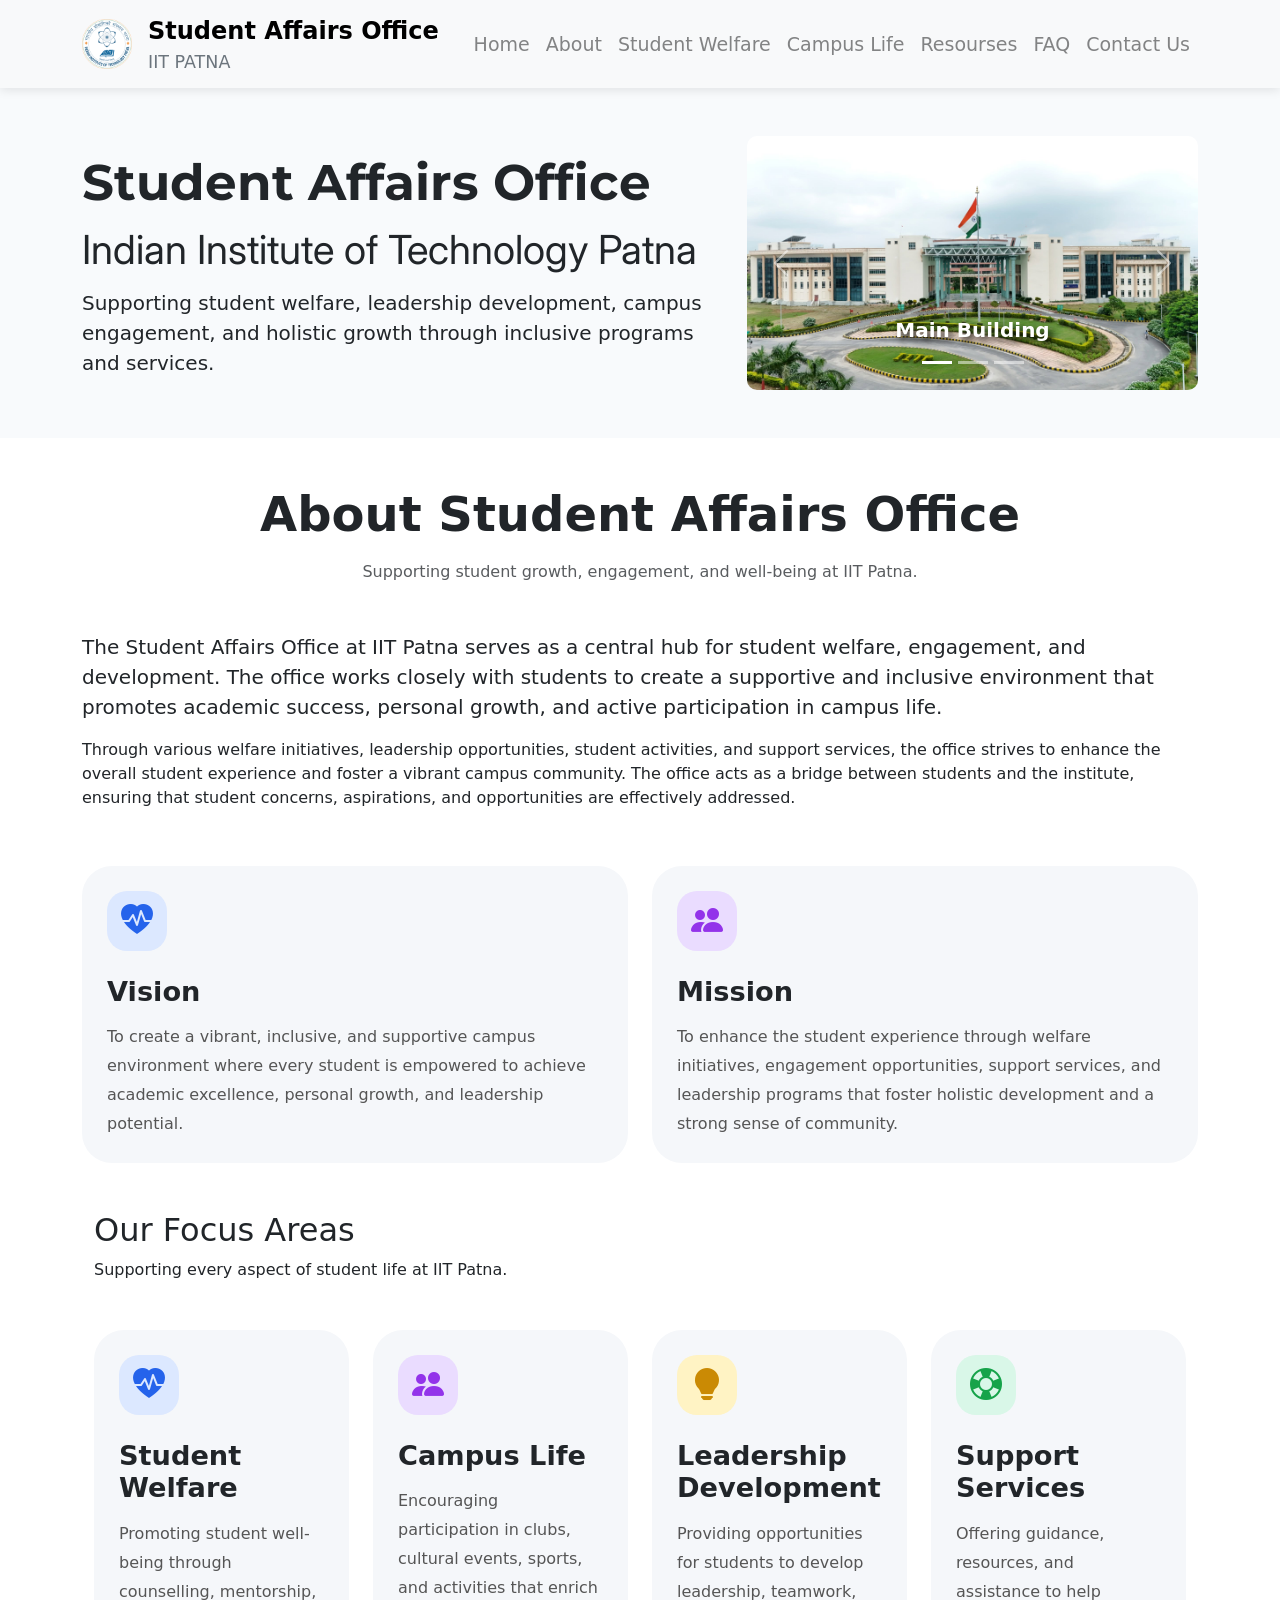
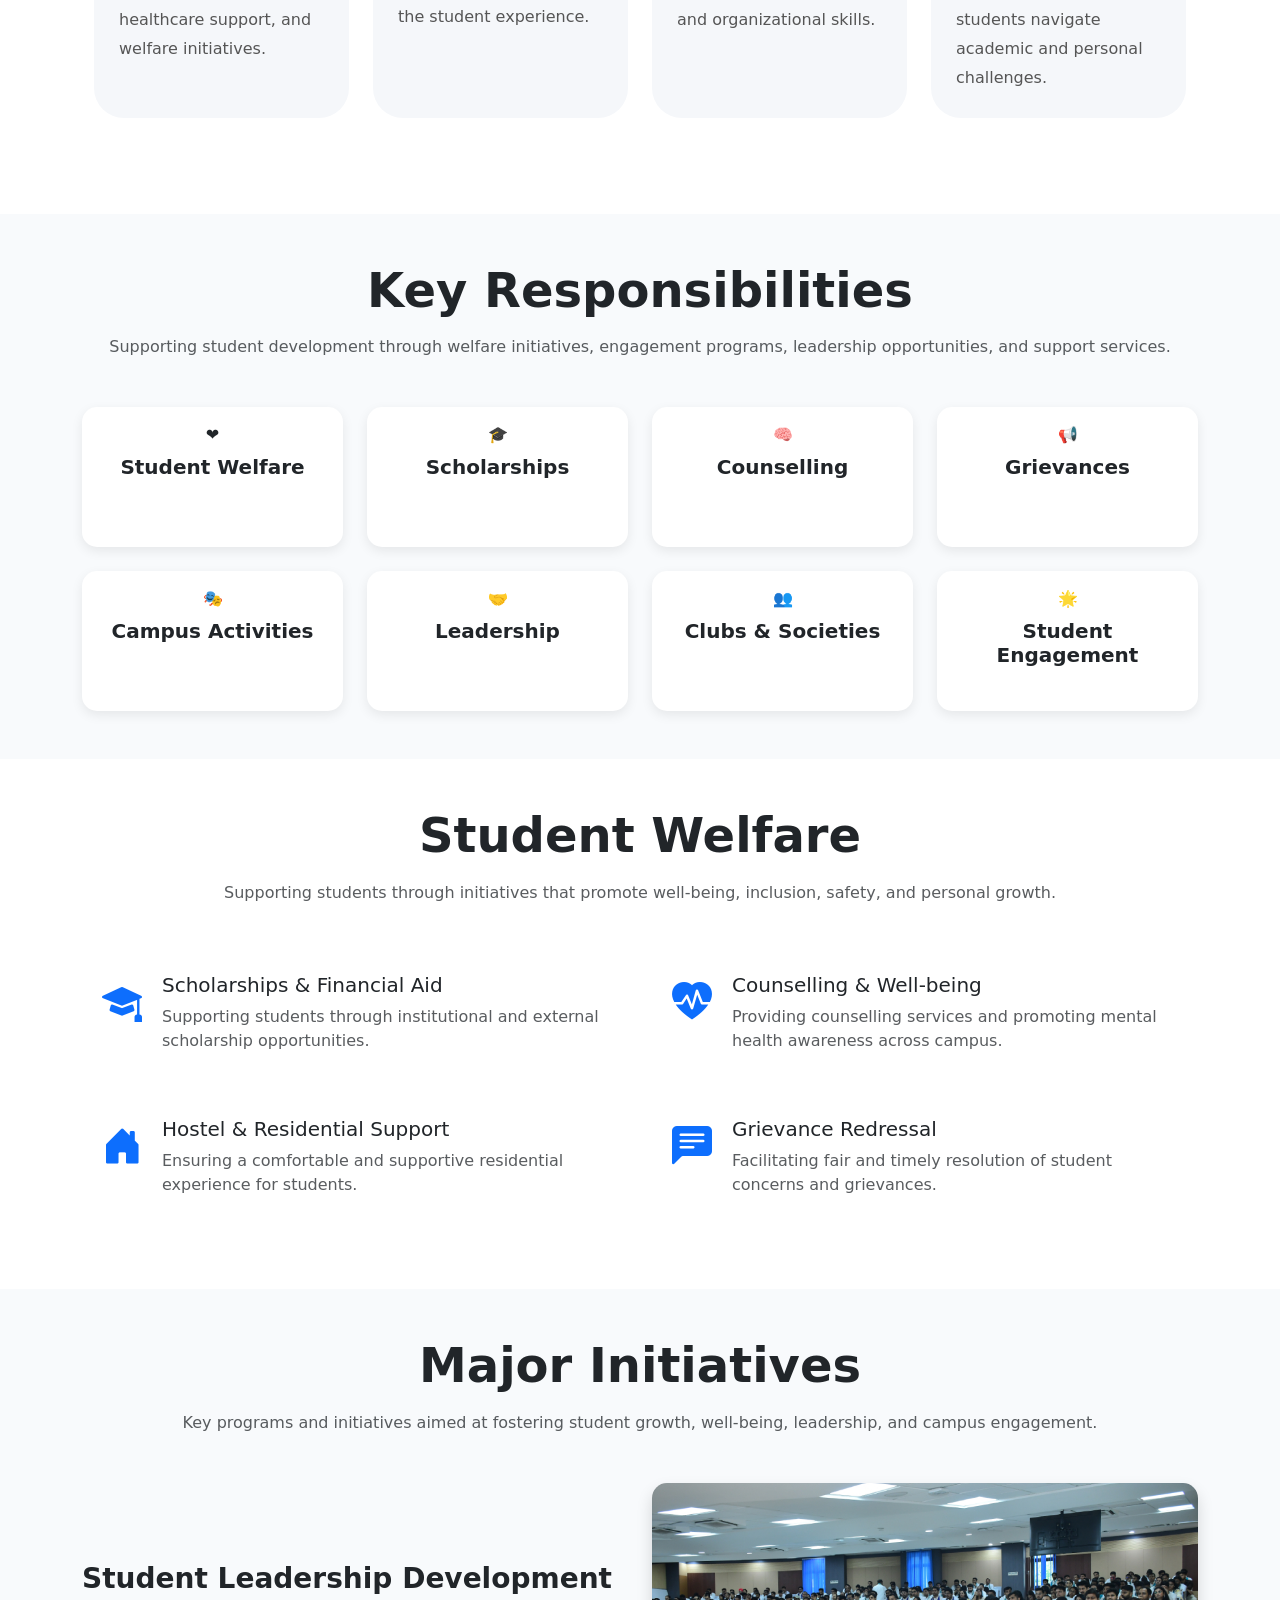
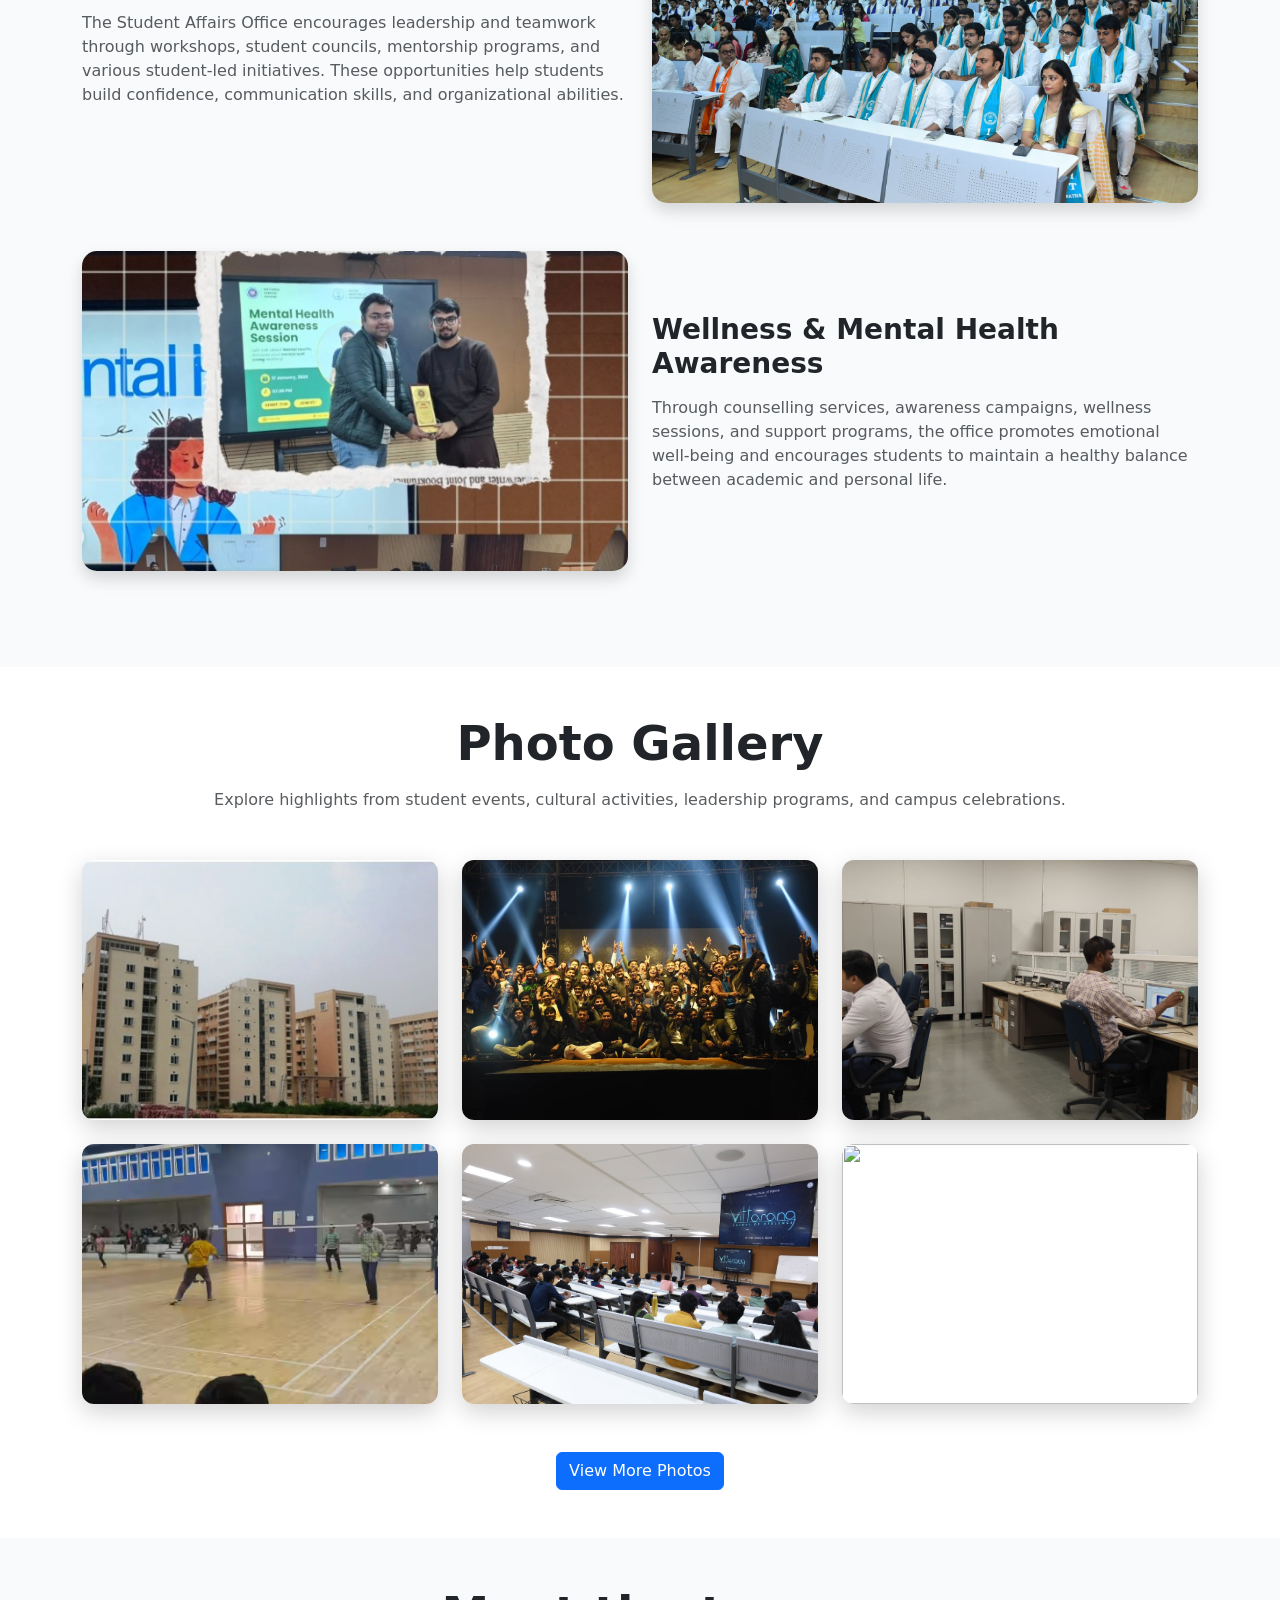
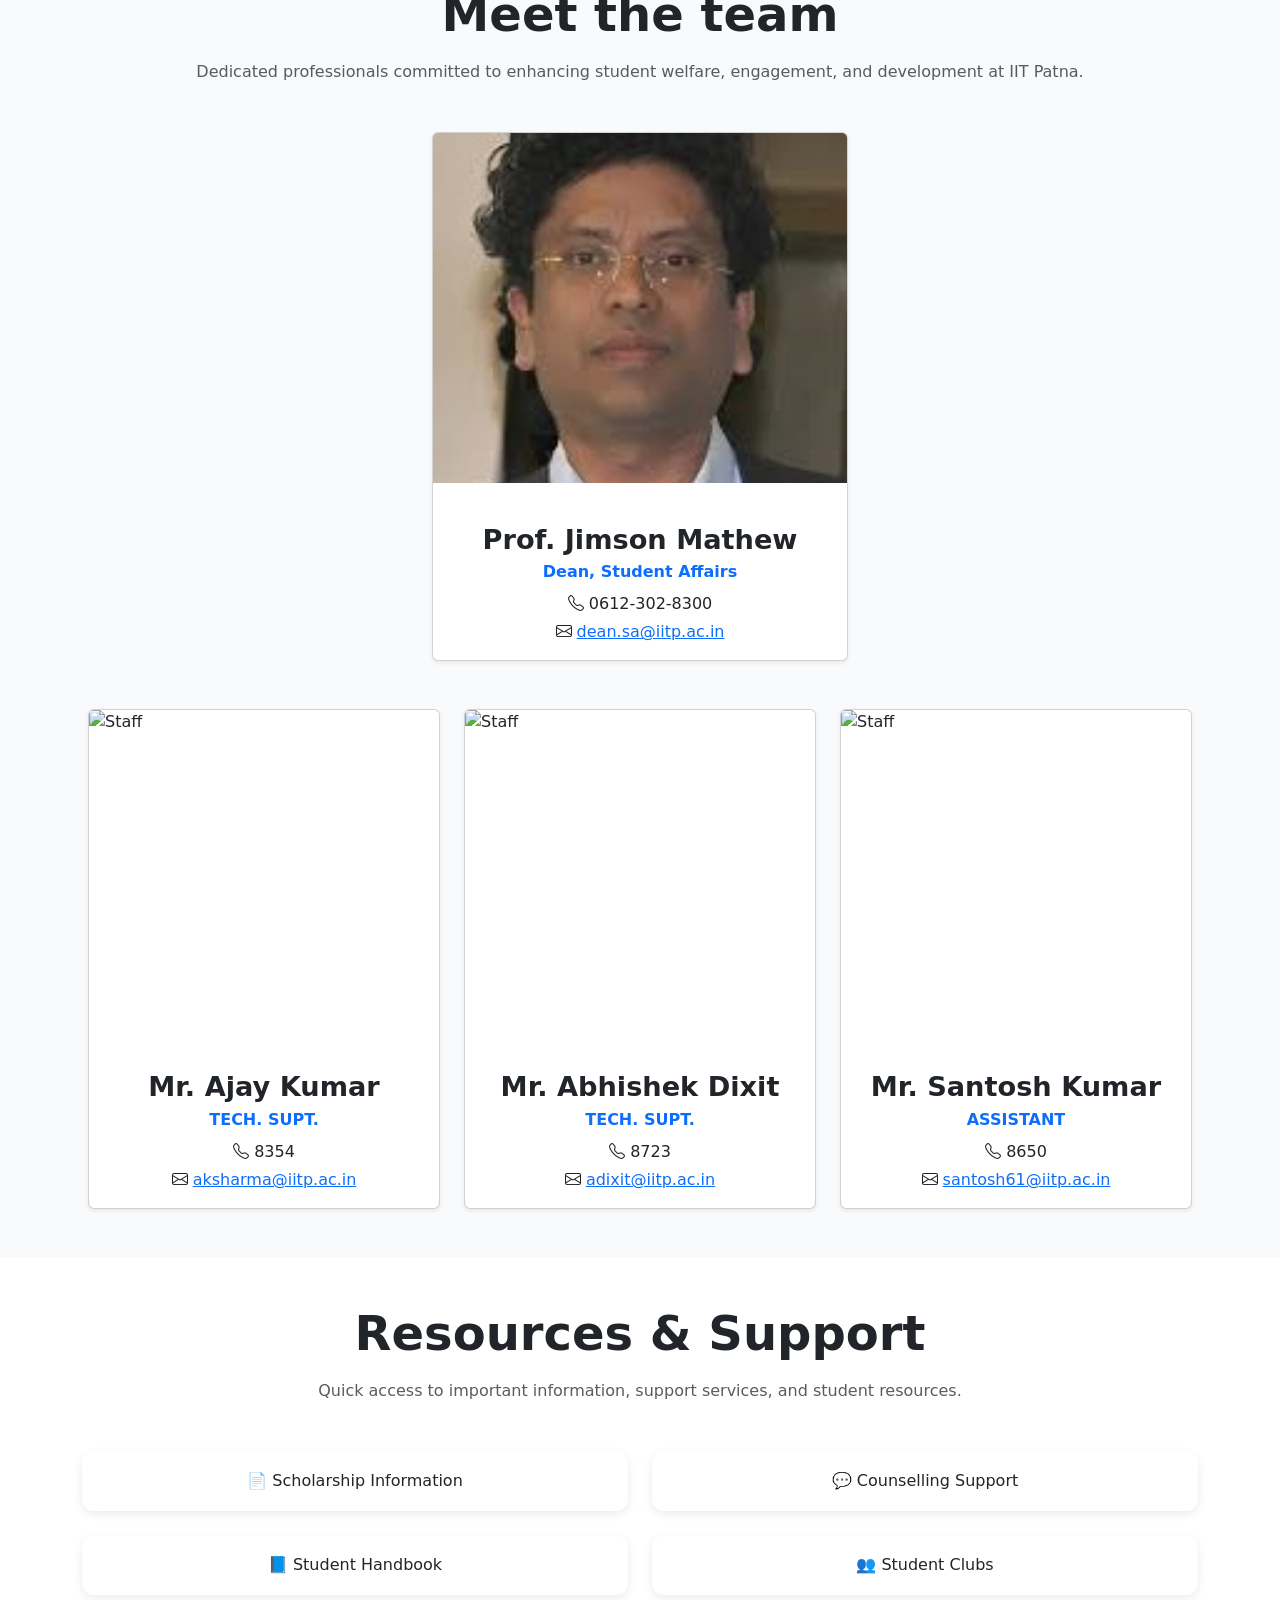
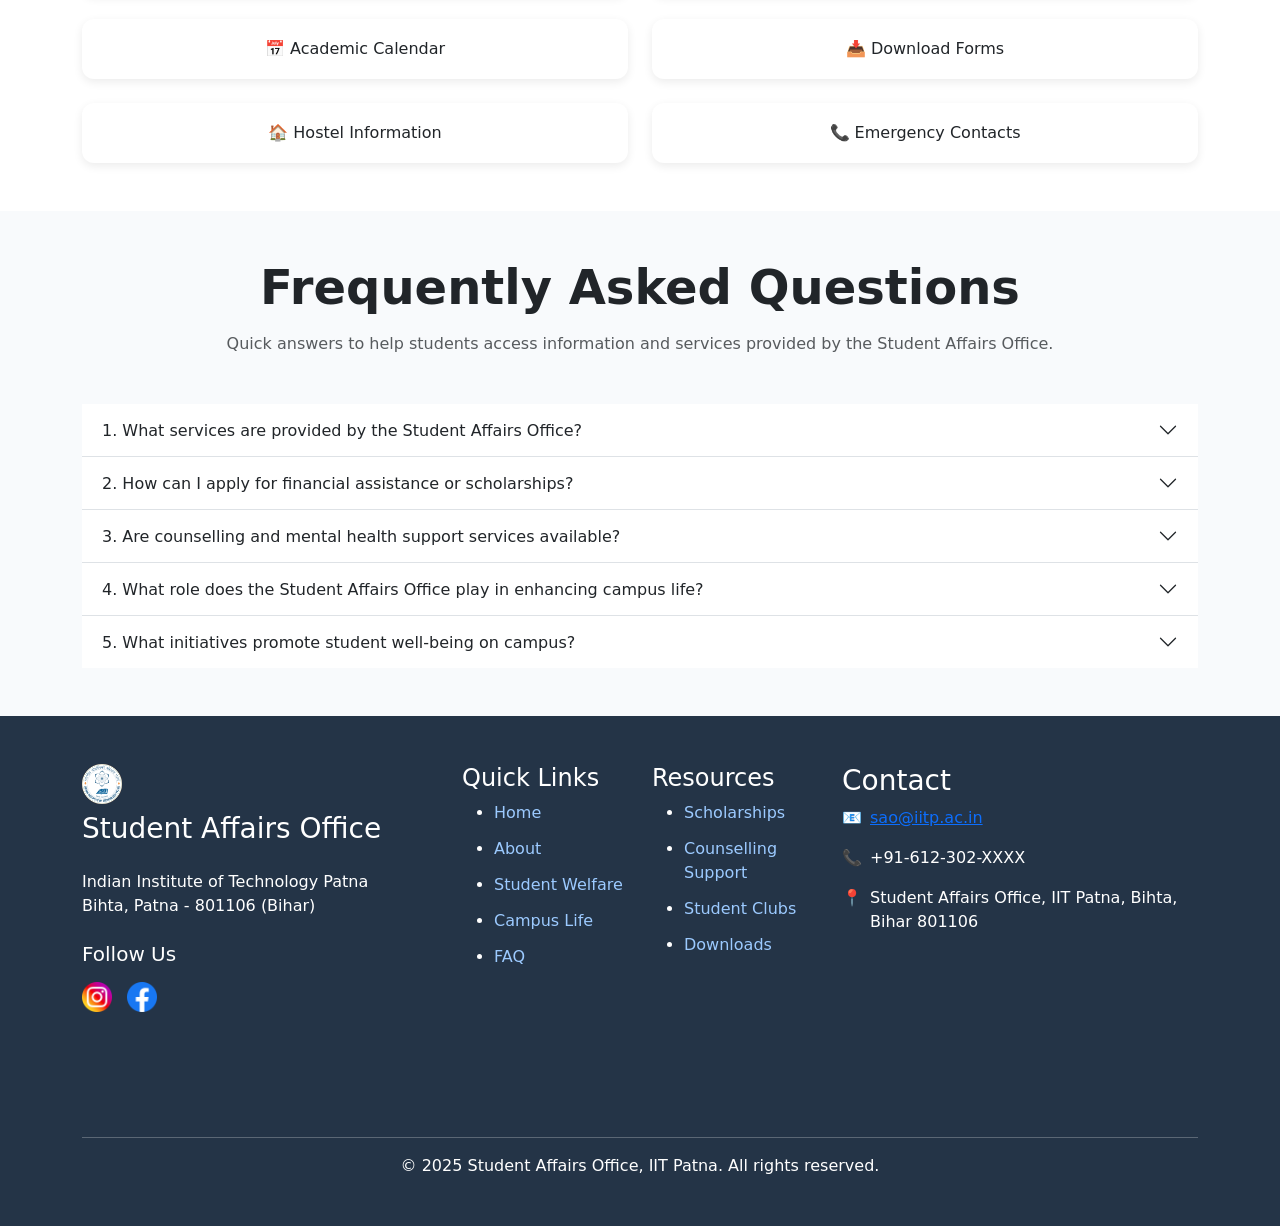
==== commit e4c7fe8b: "Added social media links and organized style.css file" ====
--- a/index.html
+++ b/index.html
@@ -19,20 +19,20 @@
         <div class="container">
 
             <a class="navbar-brand d-flex align-items-center" href="#">
-    
-    <img src="Assets/image.png" alt="Logo" style="height:50px;" class="me-3">
-
-    <div>
-        <div class="fw-bold fs-4" style="margin-bottom: 0; padding-bottom: 0;">
-            Student Affairs Office
-        </div>
-
-        <div class="text-secondary small" style="margin-bottom: 0; padding-bottom: 0;">
-            IIT PATNA
-        </div>
-    </div>
-
-</a>
+
+                <img src="Assets/image.png" alt="Logo" style="height:50px;" class="me-3">
+
+                <div>
+                    <div class="fw-bold fs-4" style="margin-bottom: 0; padding-bottom: 0;">
+                        Student Affairs Office
+                    </div>
+
+                    <div class="text-secondary small" style="margin-bottom: 0; padding-bottom: 0;">
+                        IIT PATNA
+                    </div>
+                </div>
+
+            </a>
 
 
             <button class="navbar-toggler" type="button" data-bs-toggle="collapse"
@@ -1029,10 +1029,14 @@
                     <img src="Assets/image.png" height="40" class="mb-2">
                     <h3 class="footer-title">Student Affairs Office</h3>
 
-                    <p class="footer-text mt-4">
+                    <p class="footer-text mt-4 mb-2">
                         Indian Institute of Technology Patna<br>
                         Bihta, Patna - 801106 (Bihar)
                     </p>
+                    
+                    <h5 class="mt-4 mb-3">Follow Us</h5>
+                    <span style="margin-right: 10px;"><a href="https://instagram.com" target="_blank"><img src="Assets/social.png" style="height: 30px;"></a></span>
+                    <span><a href="https://instagram.com" target="_blank"><img src="Assets/facebook.png" style="height: 30px;"></a></span>
                 </div>
 
                 <div class="col-lg-2 col-md-6 mb-4">
--- a/style.css
+++ b/style.css
@@ -9,6 +9,17 @@
     scroll-margin-top: 80px;
 }
 
+#home, #responsibilities, #initiatives, #team, #FAQ {
+    background: #F8FAFC;
+    padding: 80px 0;
+}
+#about, #student_welfare, #gallery, #resources {
+    background: white;
+    padding: 80px 0;
+}
+
+
+/* navbar */
 nav{
     background-color:rgb(185, 191, 196) ;
     box-shadow: 0 2px 10px rgba(0,0,0,0.1);
@@ -21,16 +32,9 @@
     font-weight: 450;
 }
 
-#home, #responsibilities, #initiatives, #team, #FAQ {
-    background: #F8FAFC;
-    padding: 80px 0;
-}
-#about, #student_welfare, #gallery, #resources {
-    background: white;
-    padding: 80px 0;
-}
-
-
+/* ----- */
+
+/* home */
 #homeContent{
     margin-top: 8px;
     margin-bottom: 4px;
@@ -60,6 +64,9 @@
     border-left: 2px solid black;
 }
 
+/* ---------- */
+
+/* about */
 .focus-card{
     background:#f5f7fa;
     border-radius:30px;
@@ -119,33 +126,10 @@
     line-height:1.8;
 }
 
-.dean-card{
-    width: 26rem;
-}
-
-.staff-card{
-    width: 22rem;
-}
-
-footer{
-    background-color: #243447;
-    color: white;
-}
-.footer-links li{
-    margin-bottom: 12px;
-}
-.footer-links a{
-    color: #9ccaff;
-    text-decoration: none;
-    transition: 0.3s;
-}
-
-.footer-links a:hover{
-    color: white;
-}
-
-
-
+
+/* ------------ */
+
+/* responsibility */
 .responsibility-card{
     background: #ffffff;
     border-radius: 15px;
@@ -165,7 +149,9 @@
     margin-bottom: 0;
 }
 
-
+/* --------------- */
+
+/* welfare */
 .welfare-item{
     padding: 20px;
     border-radius: 12px;
@@ -183,6 +169,10 @@
     margin-right: 20px;
 }
 
+
+/* --------- */
+
+/* initiatives */
 .initiative-img{
     width: 100%;
     height: 320px;
@@ -205,6 +195,9 @@
     transform: translateY(-5px);
 }
 
+/* ----------- */
+
+/* gallery */
 .gallery-item{
     position: relative;
     overflow: hidden;
@@ -244,6 +237,20 @@
     transform: scale(1.05);
 }
 
+
+/* --------- */
+
+/* meet the team */
+.dean-card{
+    width: 26rem;
+}
+
+.staff-card{
+    width: 22rem;
+}
+/* -------- */
+
+/* resources */
 .resource-item{
     display: block;
     background: white;
@@ -262,3 +269,24 @@
     transform: translateX(8px);
     box-shadow: 0 8px 20px rgba(0,0,0,0.15);
 }
+
+/* ----------- */
+
+/* footer */
+footer{
+    background-color: #243447;
+    color: white;
+}
+.footer-links li{
+    margin-bottom: 12px;
+}
+.footer-links a{
+    color: #9ccaff;
+    text-decoration: none;
+    transition: 0.3s;
+}
+
+.footer-links a:hover{
+    color: white;
+}
+/* ------------ */
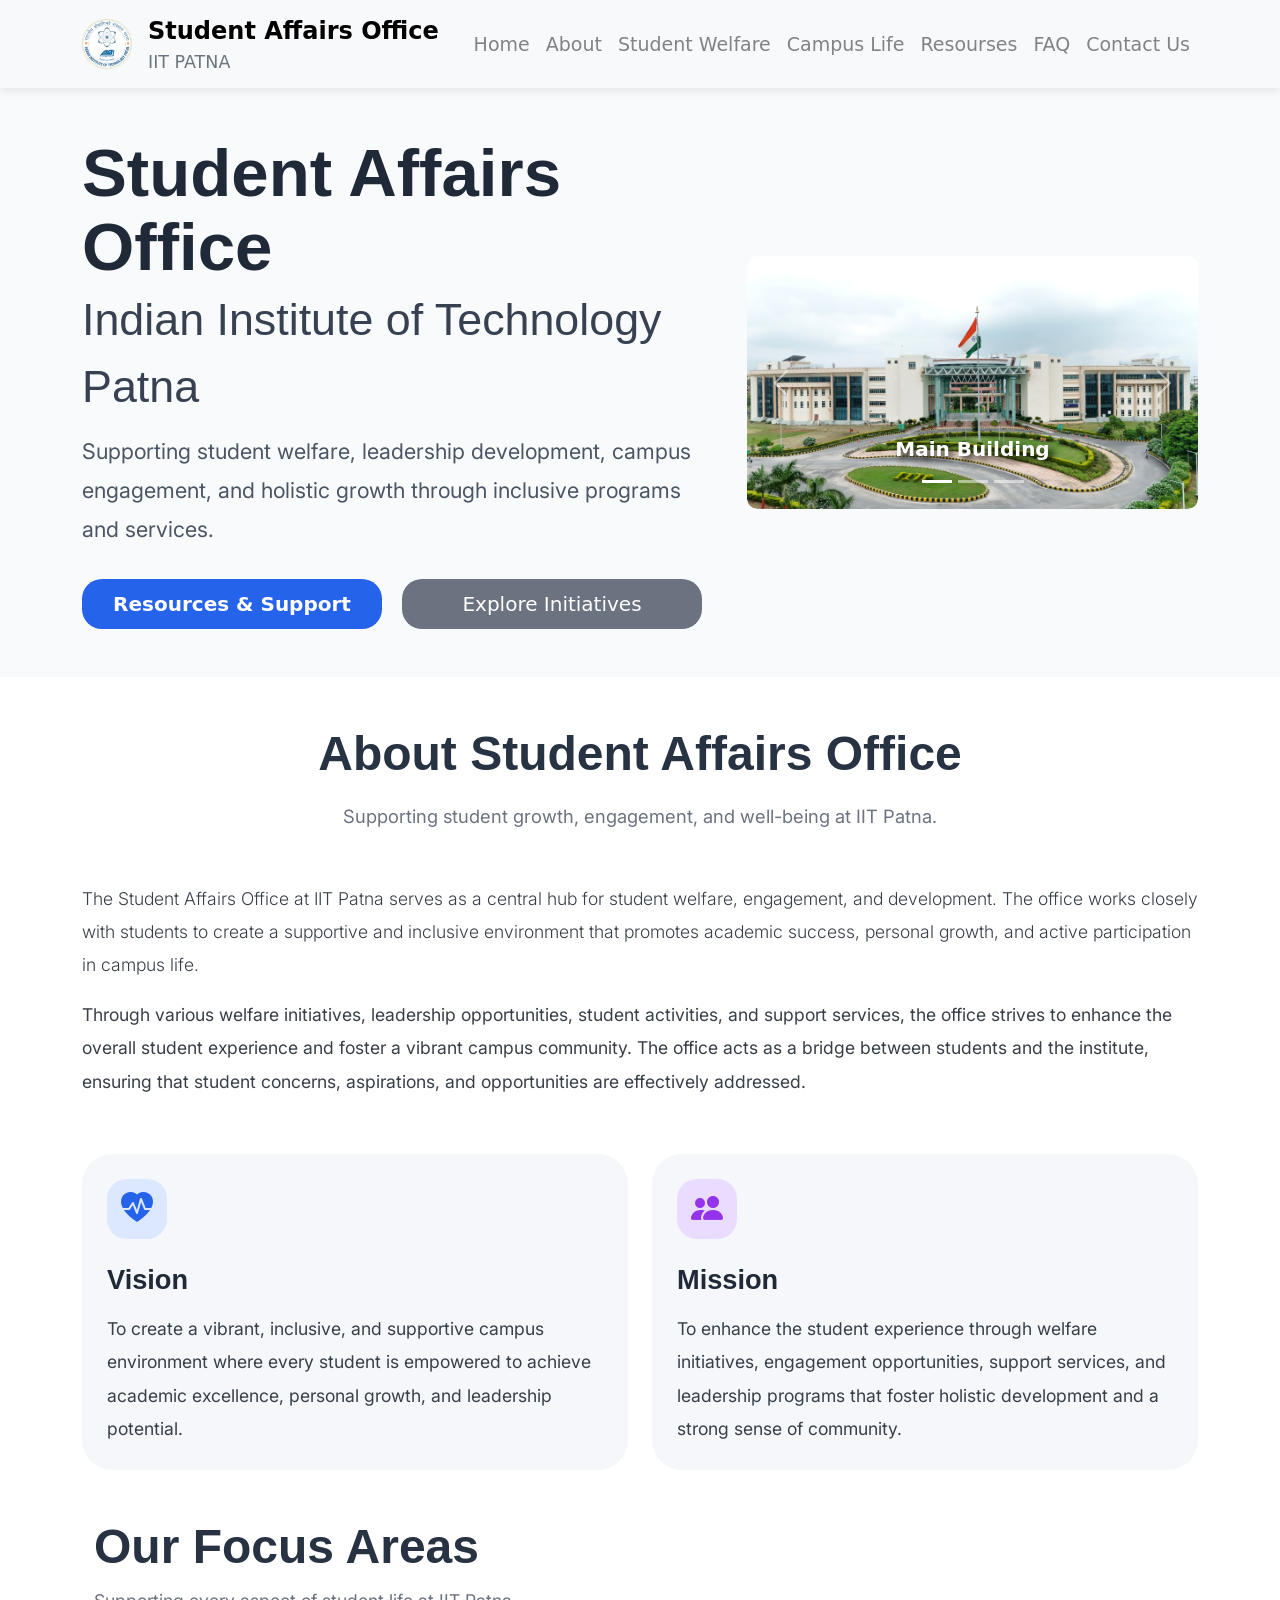
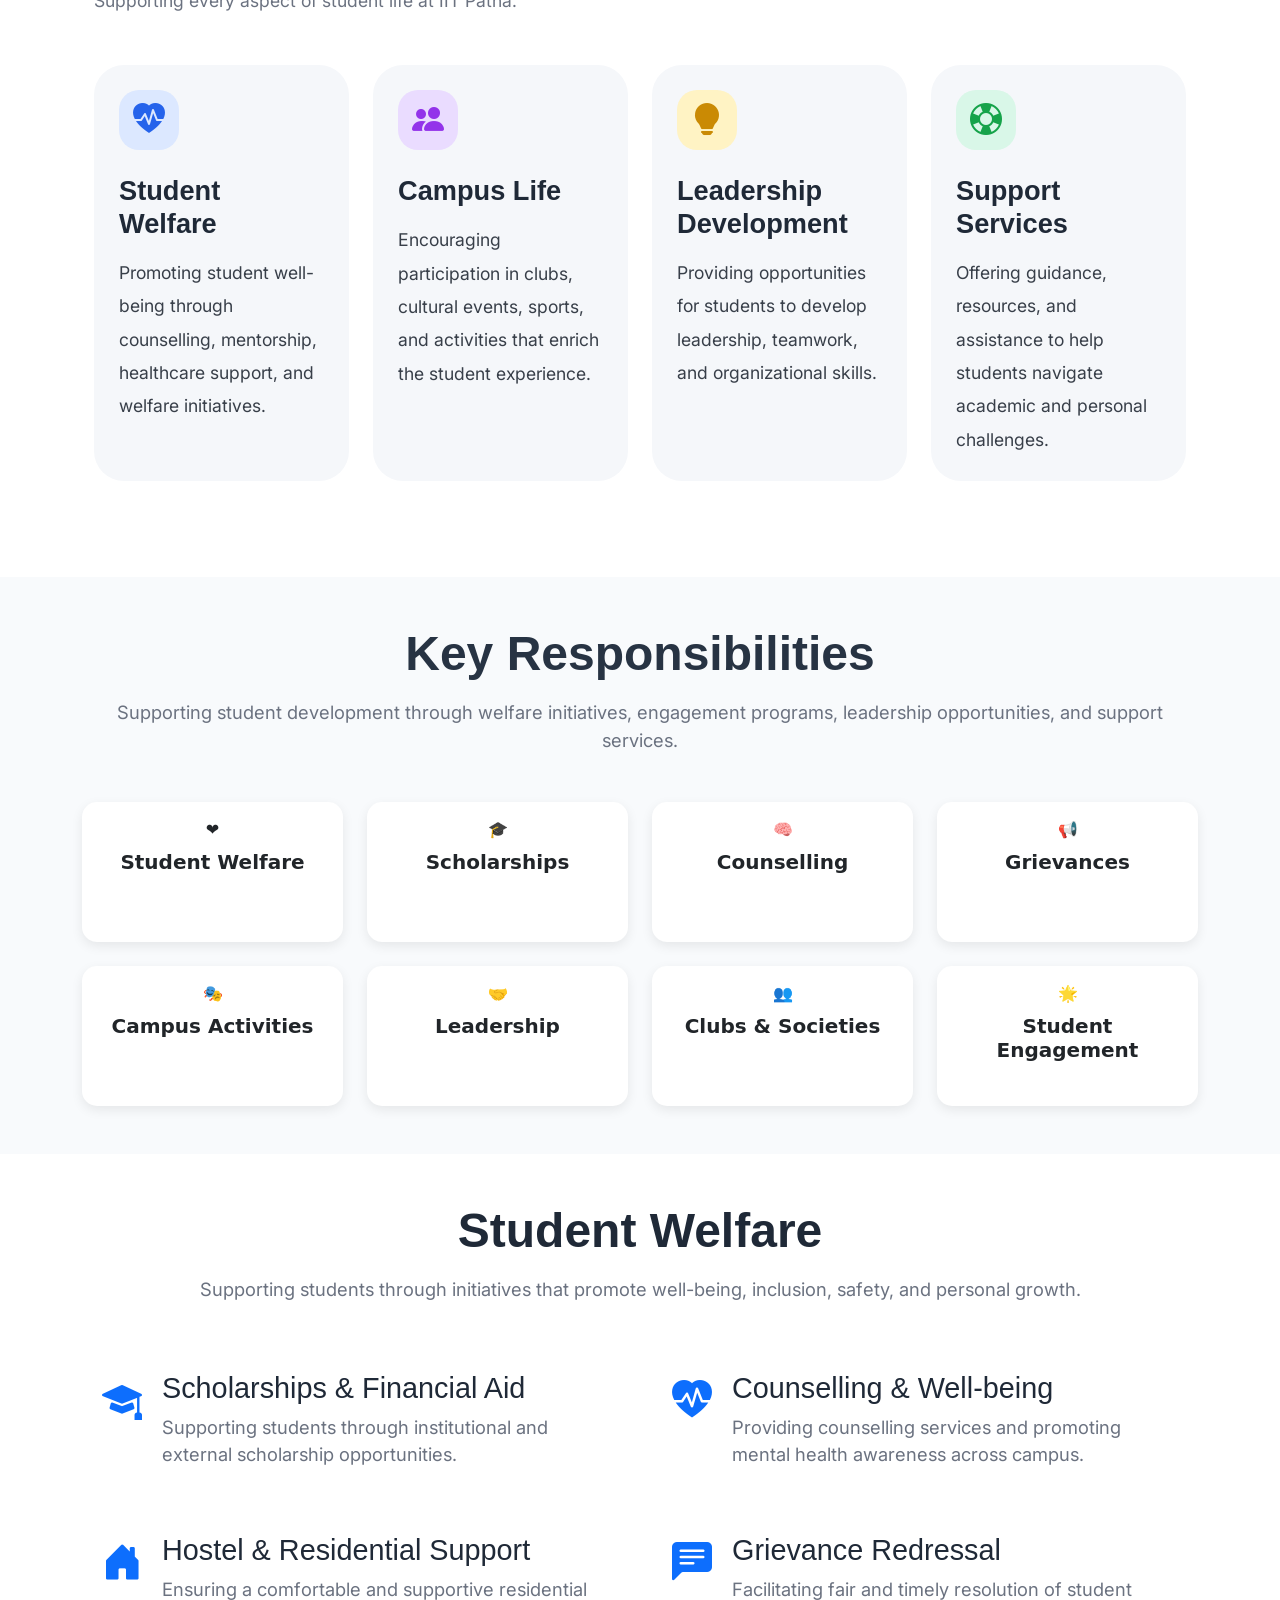
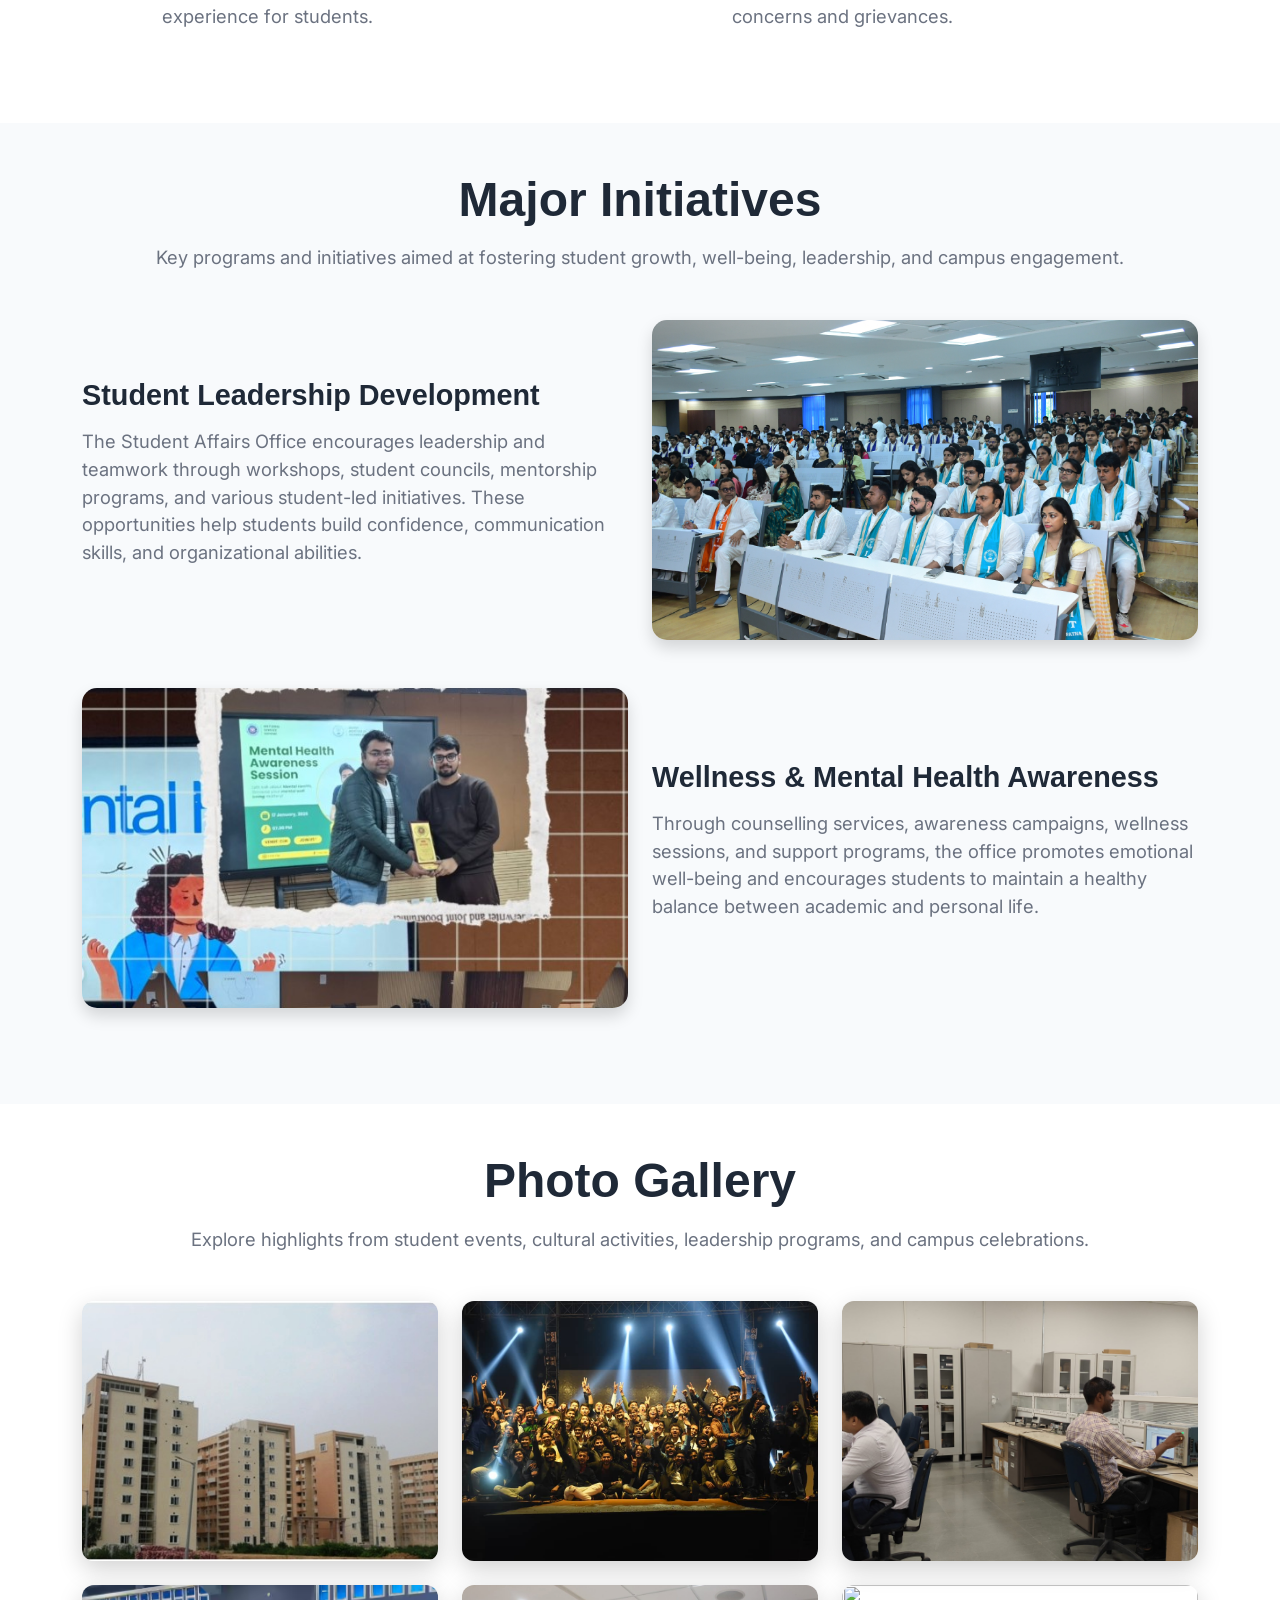
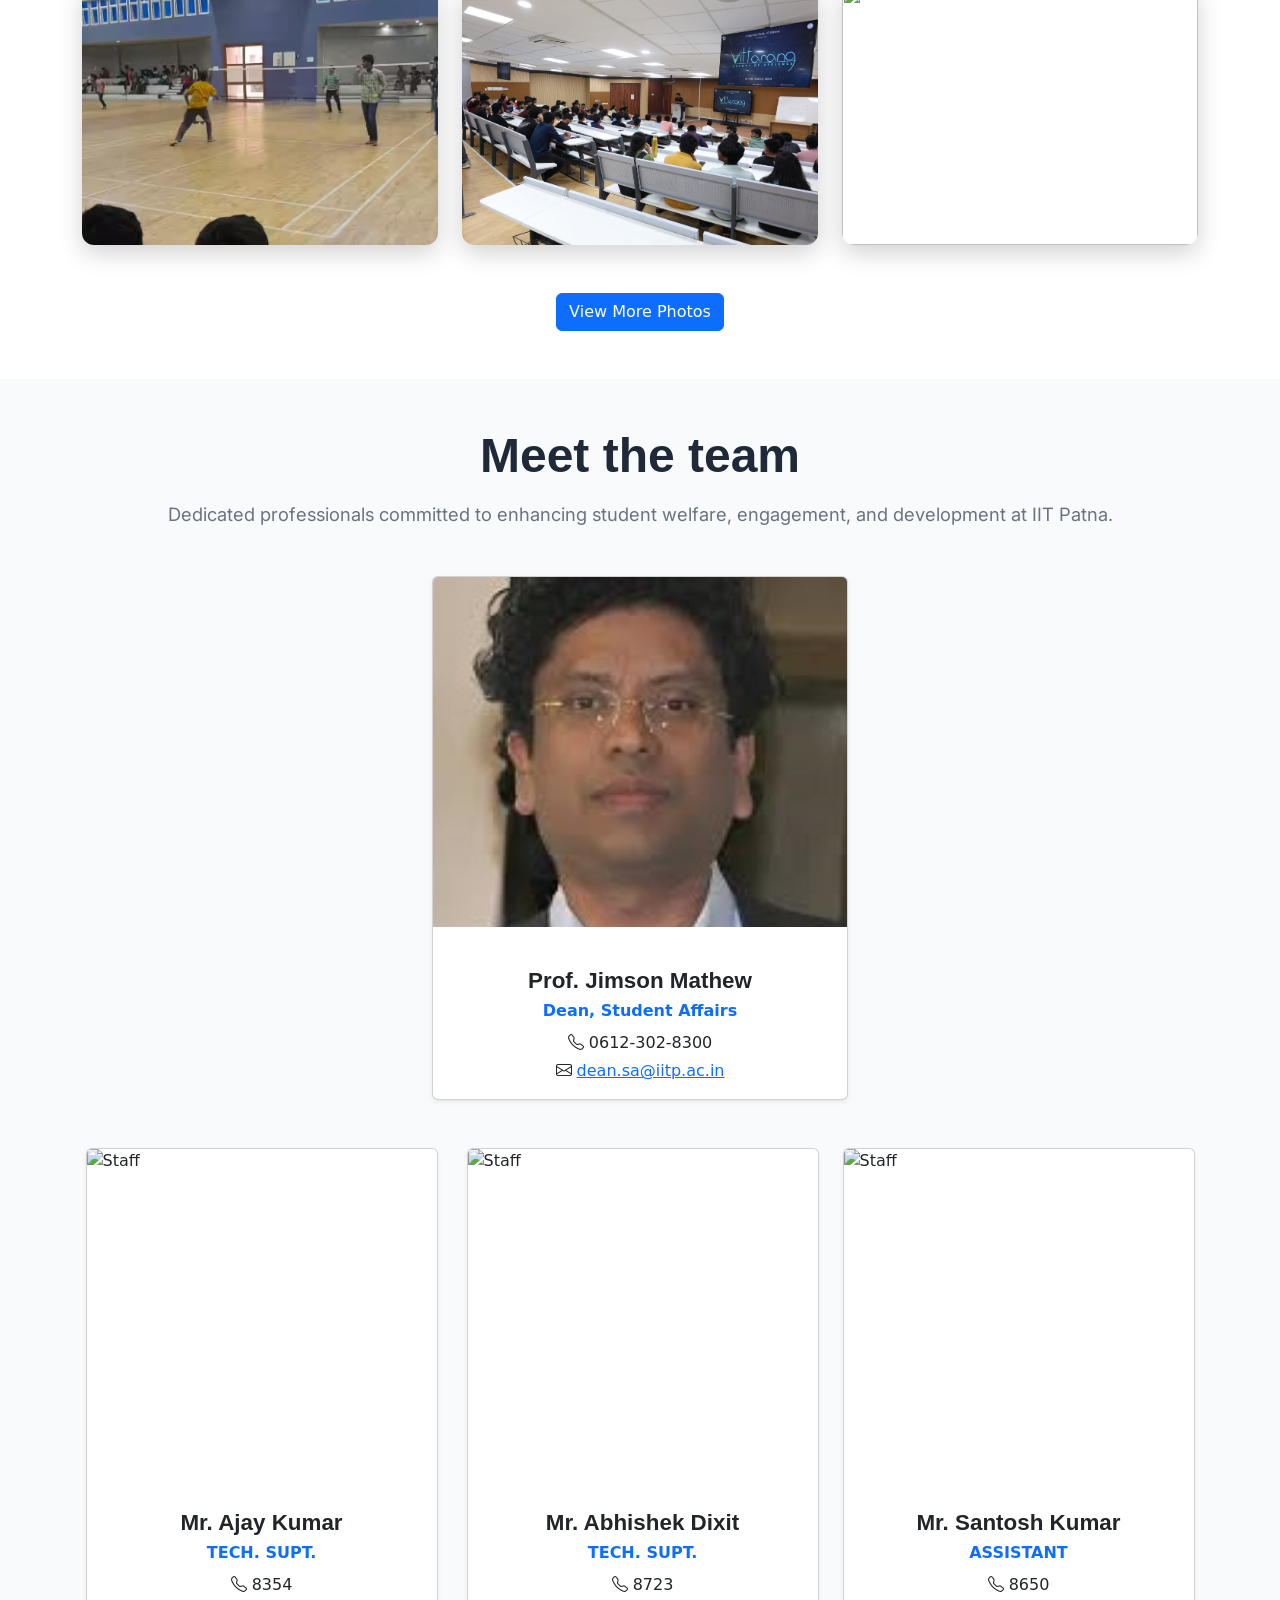
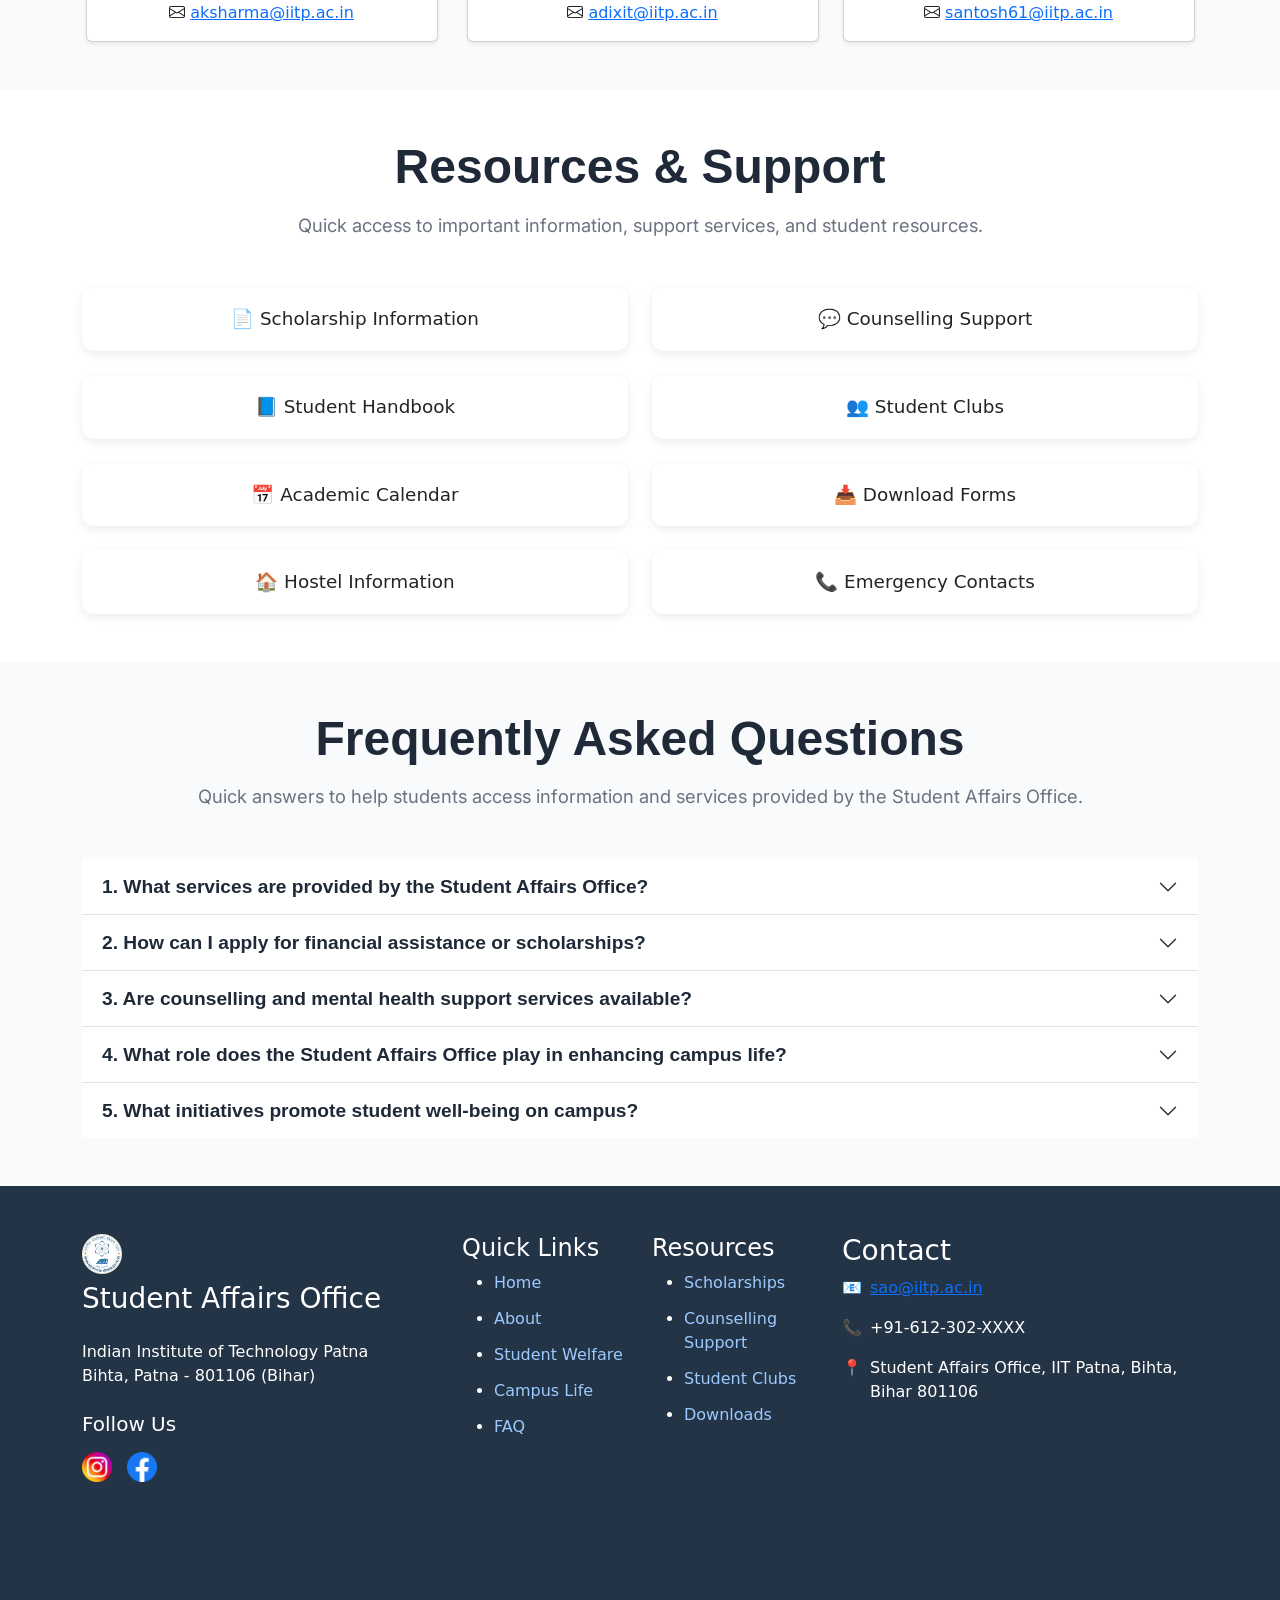
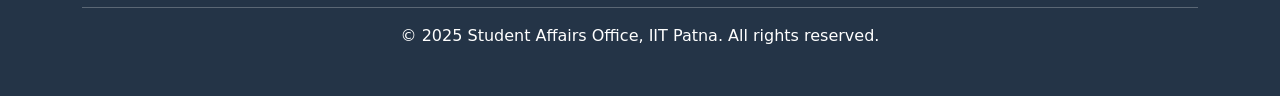
==== commit aca19daf: "Did changes in fonts and colors" ====
--- a/index.html
+++ b/index.html
@@ -10,7 +10,8 @@
 
     <link rel="stylesheet" href="style.css">
     <link rel="stylesheet" href="https://cdn.jsdelivr.net/npm/bootstrap-icons@1.13.1/font/bootstrap-icons.min.css">
-    <link href="https://fonts.googleapis.com/css2?family=Inter:wght@400;500&family=Montserrat:wght@500;700&display=swap"
+    <link
+        href="https://fonts.googleapis.com/css2?family=Montserrat:wght@600;700;800&family=Inter:wght@400;500;600&display=swap"
         rel="stylesheet">
 </head>
 
@@ -87,6 +88,16 @@
                         campus engagement, and holistic growth through
                         inclusive programs and services.
                     </div>
+
+                    <div class="home-button d-none d-lg-flex">
+                        <a href="#resources"><button type="button" class="btn btn-primary home-btn-primary">
+                            Resources & Support
+                        </button></a>
+
+                        <a href="#initiatives"><button type="button" class="btn btn-secondary home-btn-secondary">
+                            Explore Initiatives
+                        </button></a>
+                    </div>
                 </div>
 
 
@@ -135,6 +146,17 @@
                     </div>
                 </div>
 
+                <div class="col-12 d-lg-none text-center mt-3">
+                    <div class="mobile-home-buttons">
+                        <button type="button" class="btn btn-primary home-btn-primary">
+                            <a href>Resources & Support</a>
+                        </button>
+
+                        <button type="button" class="btn btn-secondary home-btn-secondary">
+                            Explore Initiatives
+                        </button>
+                    </div>
+                </div>
             </div>
         </div>
     </section>
@@ -142,6 +164,7 @@
     <section id="about" class="py-5">
 
         <div class="container">
+            
             <h2 class="text-center fw-bold display-5 mb-3">
                 About Student Affairs Office
             </h2>
@@ -700,7 +723,7 @@
             </div>
 
             <div class="text-center mt-5">
-                <a href="gallery.html" target="_blank" class="btn btn-primary">
+                <a href="gallery.html" target="_blank" class="view_more btn btn-primary">
                     View More Photos
                 </a>
             </div>
@@ -758,7 +781,7 @@
                 <!-- Staff 1 -->
                 <div class="col-auto">
 
-                    <div class="card shadow-sm" style="width: 22rem;">
+                    <div class="card shadow-sm" style="width: 22rem; margin-right: 5px;">
 
                         <img src="Assets/Team/Person1.png" class="card-img-top"
                             style="height: 320px; object-fit: cover;" alt="Staff">
@@ -1033,10 +1056,12 @@
                         Indian Institute of Technology Patna<br>
                         Bihta, Patna - 801106 (Bihar)
                     </p>
-                    
+
                     <h5 class="mt-4 mb-3">Follow Us</h5>
-                    <span style="margin-right: 10px;"><a href="https://instagram.com" target="_blank"><img src="Assets/social.png" style="height: 30px;"></a></span>
-                    <span><a href="https://instagram.com" target="_blank"><img src="Assets/facebook.png" style="height: 30px;"></a></span>
+                    <span style="margin-right: 10px;"><a href="https://instagram.com" target="_blank"><img
+                                src="Assets/social.png" style="height: 30px;"></a></span>
+                    <span><a href="https://instagram.com" target="_blank"><img src="Assets/facebook.png"
+                                style="height: 30px;"></a></span>
                 </div>
 
                 <div class="col-lg-2 col-md-6 mb-4">
--- a/style.css
+++ b/style.css
@@ -1,32 +1,42 @@
-html{
+html {
     scroll-behavior: smooth;
 }
-body{
-    background-color: rgb(224, 231, 238) ; 
-    
-}
-section{
+
+body {
+    background-color: rgb(224, 231, 238);
+
+}
+
+section {
     scroll-margin-top: 80px;
 }
 
-#home, #responsibilities, #initiatives, #team, #FAQ {
+#home,
+#responsibilities,
+#initiatives,
+#team,
+#FAQ {
     background: #F8FAFC;
     padding: 80px 0;
 }
-#about, #student_welfare, #gallery, #resources {
+
+#about,
+#student_welfare,
+#gallery,
+#resources {
     background: white;
     padding: 80px 0;
 }
 
 
 /* navbar */
-nav{
-    background-color:rgb(185, 191, 196) ;
-    box-shadow: 0 2px 10px rgba(0,0,0,0.1);
-
-}
-
-.nav-item a{
+nav {
+    background-color: rgb(185, 191, 196);
+    box-shadow: 0 2px 10px rgba(0, 0, 0, 0.1);
+
+}
+
+.nav-item a {
     font-size: 19px;
     color: #828384;
     font-weight: 450;
@@ -35,116 +45,316 @@
 /* ----- */
 
 /* home */
-#homeContent{
-    margin-top: 8px;
+#homeContent {
     margin-bottom: 4px;
+    font-family: 'Inter', sans-serif;
+    font-size: 1.35rem;
+    font-weight: 400;
+    line-height: 1.8;
+    color: #4b5563;
+    max-width: 700px;
+    margin-top: 12px;
+}
+
+.home-button {
+    display: flex;
+    gap: 20px;
+    margin-top: 25px;
+}
+
+.home-button button {
+    border-radius: 20px;
+    height: 50px;
+    width: 300px;
     font-size: 20px;
 }
 
-#crousel-id{
-    font-weight: 700;
-    text-shadow: 4px 4px 7px rgba(0,0,0,0.9);
-}
-#homeHeading{
-    font-family: "Montserrat", sans-serif;
-    font-size: 50px;
-    font-weight: 700;
-}
-
-#homeHeading2{
-    font-family: "Inter", sans-serif;
+.home-button button:hover {
+    transform: translateY(-2px);
+    box-shadow: 0 15px 30px rgba(0, 0, 0, 0.08);
+}
+
+/* HOME BUTTONS */
+
+.home-button {
+    margin-top: 30px;
+    display: flex;
+    gap: 20px;
+}
+
+.home-btn-primary {
+    background-color: #2563eb;
+    border: none;
+    border-radius: 50px;
+    font-size: 18px;
+    font-weight: 500;
+}
+.home-btn-primary,
+.home-btn-secondary{
+    height: 50px;
+    width: 250px; /* optional */
+
+    display: flex;
+    align-items: center;
+    justify-content: center;
+
+    font-size: 18px;
+    font-weight: 600;
+    line-height: 1;
+
+    border-radius: 50px;
+}
+.home-button a{
+    text-decoration: none;
+}
+
+.home-btn-primary:hover {
+    background-color: #1d4ed8;
+}
+
+.home-btn-secondary {
+    background-color: #6b7280;
+    border: none;
+    border-radius: 50px;
+    font-size: 18px;
+    font-weight: 500;
+}
+
+.home-btn-secondary:hover {
+    background-color: #4b5563;
+}
+
+.mobile-home-buttons {
+    display: flex;
+    justify-content: center;
+    gap: 12px;
+}
+
+/* MOBILE */
+
+@media (max-width: 768px) {
+
+    #homeHeading {
+        font-size: 2.4rem;
+        text-align: center;
+    }
+
+    #homeHeading2 {
+        font-size: 1.6rem;
+        text-align: center;
+    }
+
+    #homeContent {
+        text-align: center;
+        margin-bottom: 20px;
+    }
+
+    .mobile-home-buttons .btn {
+        white-space: nowrap;
+        font-size: 14px;
+        padding: 10px 16px;
+    }
+
+    .home-image {
+        max-height: 250px;
+        object-fit: cover;
+    }
+}
+#crousel-id {
+    font-weight: 700;
+    text-shadow: 4px 4px 7px rgba(0, 0, 0, 0.9);
+}
+
+#homeHeading {
+    /* font-family: 'Poppins', sans-serif;
+    font-size: 55px;
+    font-weight: 800; */
+    font-family: 'Poppins', sans-serif;
+    font-size: 4.2rem;
+    font-weight: 700;
+    color: #1f2937;
+    line-height: 1.1;
+}
+
+#homeHeading2 {
+    /* font-family: 'Poppins', sans-serif;
     font-size: 40px;
-}
-.home-image{
-   
+    font-weight: 550; */
+
+    font-family: 'Poppins', sans-serif;
+    font-size: 2.8rem;
+    font-weight: 500;
+    color: #374151;
+    margin-top: 2px;
+
+}
+
+.home-image {
+
     border-radius: 10px;
 }
 
-.home-about{
+.carousel {
+    border-radius: 10px;
+    overflow: hidden;
+}
+
+.home-about {
     border-left: 2px solid black;
 }
 
 /* ---------- */
 
 /* about */
-.focus-card{
-    background:#f5f7fa;
-    border-radius:30px;
-    padding:25px;
-    height:100%;
-    transition:0.3s;
-}
-
-.focus-card:hover{
-    transform:translateY(-8px);
-    box-shadow:0 15px 30px rgba(0,0,0,0.08);
-}
-
-.icon-box{
-    width:60px;
-    height:60px;
-    border-radius:20px;
-
-    display:flex;
-    justify-content:center;
-    align-items:center;
-}
-
-.icon-box i{
-    font-size:32px;
-}
-
-.icon-blue{
-    background:#dce8ff;
-    color:#2563eb;
-}
-
-.icon-purple{
-    background:#eadcff;
-    color:#9333ea;
-}
-
-.icon-yellow{
-    background:#fff3c4;
-    color:#ca8a04;
-}
-
-.icon-green{
-    background:#d9f7e8;
-    color:#16a34a;
-}
-
-.card-title{
-    margin-top:25px;
-    font-size:1.7rem;
-    font-weight:700;
-}
-
-.card-text{
-    margin-top:15px;
-    color:#555;
-    line-height:1.8;
+
+#about h2{
+    font-family: 'Poppins', sans-serif;
+    font-size: 3rem;
+    font-weight: 700;
+    color: #273343;
+}
+#about .text-muted, .section-title p{
+    font-family: 'Inter', sans-serif;
+    font-size: 1.15rem;
+    font-weight: 400;
+    color: #6b7280 !important;
+}
+#about p{
+    font-family: 'Inter', sans-serif;
+    font-size: 1.1rem;
+    line-height: 1.9;
+    color: #383f49;
+}
+.focus-card h3{
+    font-family: 'Poppins', sans-serif;
+    font-size: 1.7rem;
+    font-weight: 600;
+    color: #1f2937;
+}
+.focus-card p{
+    font-family: 'Inter', sans-serif;
+    font-size: 1rem;
+    line-height: 1.8;
+    color: #4b5563;
+}
+
+.section-title h2{
+    font-family: 'Poppins', sans-serif;
+    font-size: 2.5rem;
+    font-weight: 700;
+    color: #1f2937;
+}
+
+
+
+.focus-card {
+    background: #f5f7fa;
+    border-radius: 30px;
+    padding: 25px;
+    height: 100%;
+    transition: 0.3s;
+}
+
+.focus-card:hover {
+    transform: translateY(-8px);
+    box-shadow: 0 15px 30px rgba(0, 0, 0, 0.08);
+}
+
+.icon-box {
+    width: 60px;
+    height: 60px;
+    border-radius: 20px;
+
+    display: flex;
+    justify-content: center;
+    align-items: center;
+}
+
+.icon-box i {
+    font-size: 32px;
+}
+
+.icon-blue {
+    background: #dce8ff;
+    color: #2563eb;
+}
+
+.icon-purple {
+    background: #eadcff;
+    color: #9333ea;
+}
+
+.icon-yellow {
+    background: #fff3c4;
+    color: #ca8a04;
+}
+
+.icon-green {
+    background: #d9f7e8;
+    color: #16a34a;
+}
+
+
+.card-title {
+    margin-top: 25px;
+    font-family: 'Poppins', sans-serif;
+    font-size: 1.4rem;
+    font-weight: 700;
+}
+
+.card-text {
+    font-family: 'Inter', sans-serif;
+    font-size: 0.95rem;
+    margin-top: 15px;
+    color: #555;
+    line-height: 1.8;
 }
 
 
 /* ------------ */
 
 /* responsibility */
-.responsibility-card{
+
+#responsibilities h2{
+    font-family: 'Poppins', sans-serif;
+    font-size: 3rem;
+    font-weight: 700 !important; 
+    /* color: #1f2937; */
+    color: #273343 ;
+}
+#responsibilities .text-muted{
+    font-family: 'Inter', sans-serif;
+    font-size: 1.15rem;
+    color: #6b7280 !important;
+}
+.accordion-button{
+    font-family: 'Poppins', sans-serif;
+    font-size: 1.2rem;
+    font-weight: 600;
+    color: #1f2937;
+}
+.accordion-body{
+    font-family: 'Inter', sans-serif;
+    font-size: 1rem;
+    line-height: 1.8;
+    color: #4b5563;
+}
+
+.responsibility-card {
     background: #ffffff;
     border-radius: 15px;
     cursor: pointer;
     transition: 0.3s;
-    box-shadow: 0 4px 12px rgba(0,0,0,0.08);
+    box-shadow: 0 4px 12px rgba(0, 0, 0, 0.08);
     min-height: 140px;
 }
 
-.responsibility-card:hover{
+.responsibility-card:hover {
     transform: translateY(-6px);
-    box-shadow: 0 10px 25px rgba(0,0,0,0.15);
-}
-
-.responsibility-card h5{
+    box-shadow: 0 10px 25px rgba(0, 0, 0, 0.15);
+}
+
+.responsibility-card h5 {
     font-weight: 600;
     margin-bottom: 0;
 }
@@ -152,18 +362,58 @@
 /* --------------- */
 
 /* welfare */
-.welfare-item{
+#student_welfare h2{
+    font-family: 'Poppins', sans-serif;
+    font-size: 3rem;
+    font-weight: 700;
+    color: #1f2937;
+}
+
+#student_welfare .section-subtitle{
+    font-family: 'Inter', sans-serif;
+    font-size: 1.15rem;
+    color: #4b5563;
+}
+
+#student_welfare .text-muted{
+    font-family: 'Inter', sans-serif;
+    font-size: 1.15rem;
+    font-weight: 400;
+    color: #6b7280 !important;
+}
+
+#student_welfare h5{
+    font-family: 'Poppins', sans-serif;
+    font-size: 1.8rem;
+    font-weight: 500;
+    color: #1f2937;
+}
+.welfare-card h4{
+    font-family: 'Poppins', sans-serif;
+    font-size: 1.5rem;
+    font-weight: 600;
+    color: #1f2937;
+}
+
+.welfare-card p{
+    font-family: 'Inter', sans-serif;
+    font-size: 1.05rem;
+    line-height: 1.8;
+    color: #4b5563;
+}
+
+.welfare-item {
     padding: 20px;
     border-radius: 12px;
     transition: 0.3s;
 }
 
-.welfare-item:hover{
+.welfare-item:hover {
     background-color: #f8f9fa;
     transform: translateY(-5px);
 }
 
-.welfare-icon{
+.welfare-icon {
     font-size: 2.5rem;
     color: #0d6efd;
     margin-right: 20px;
@@ -173,7 +423,29 @@
 /* --------- */
 
 /* initiatives */
-.initiative-img{
+
+#initiatives h2{
+    font-family: 'Poppins', sans-serif;
+    font-size: 3rem;
+    font-weight: 700;
+    color: #1f2937;
+}
+
+#initiatives .text-muted{
+    font-family: 'Inter', sans-serif;
+    font-size: 1.15rem;
+    font-weight: 400;
+    color: #6b7280 !important;
+}
+
+#initiatives h3{
+    font-family: 'Poppins', sans-serif;
+    font-size: 1.8rem;
+    font-weight: 500;
+    color: #1f2937;
+}
+
+.initiative-img {
     width: 100%;
     height: 320px;
     object-fit: cover;
@@ -183,43 +455,55 @@
     transition: all 0.4s ease;
 }
 
-.initiative-img:hover{
+.initiative-img:hover {
     transform: scale(1.03);
 }
 
-.initiative-content{
+.initiative-content {
     transition: all 0.3s ease;
 }
 
-.initiative-content:hover{
-    transform: translateY(-5px);
-}
+
 
 /* ----------- */
 
 /* gallery */
-.gallery-item{
+
+#gallery h2{
+    font-family: 'Poppins', sans-serif;
+    font-size: 3rem;
+    font-weight: 700;
+    color: #1f2937;
+}
+
+#gallery .text-muted{
+    font-family: 'Inter', sans-serif;
+    font-size: 1.15rem;
+    font-weight: 400;
+    color: #6b7280 !important;
+}
+.gallery-item {
     position: relative;
     overflow: hidden;
     border-radius: 12px;
 
-    box-shadow: 0 8px 25px rgba(0,0,0,0.18);
-}
-
-.gallery-img{
+    box-shadow: 0 8px 25px rgba(0, 0, 0, 0.18);
+}
+
+.gallery-img {
     width: 100%;
     height: 260px;
     object-fit: cover;
     transition: 0.4s;
 }
 
-.gallery-overlay{
+.gallery-overlay {
     position: absolute;
     left: 0;
     bottom: -60px;
     width: 100%;
 
-    background: rgba(0,0,0,0.75);
+    background: rgba(0, 0, 0, 0.75);
     color: white;
 
     padding: 15px;
@@ -229,11 +513,11 @@
     transition: 0.3s;
 }
 
-.gallery-item:hover .gallery-overlay{
+.gallery-item:hover .gallery-overlay {
     bottom: 0;
 }
 
-.gallery-item:hover .gallery-img{
+.gallery-item:hover .gallery-img {
     transform: scale(1.05);
 }
 
@@ -241,17 +525,54 @@
 /* --------- */
 
 /* meet the team */
-.dean-card{
+
+#team h2{
+    font-family: 'Poppins', sans-serif;
+    font-size: 3rem;
+    font-weight: 700;
+    color: #1f2937;
+}
+
+#team .text-muted{
+    font-family: 'Inter', sans-serif;
+    font-size: 1.15rem;
+    font-weight: 400;
+    color: #6b7280 !important;
+}
+/* .team-card img{
+    transition: transform 0.4s ease;
+}
+#team .card img:hover{
+  transform: scale(1.03);;
+} */
+
+
+.dean-card {
     width: 26rem;
 }
 
-.staff-card{
+.staff-card {
     width: 22rem;
 }
+
 /* -------- */
 
 /* resources */
-.resource-item{
+
+#resources h2{
+    font-family: 'Poppins', sans-serif;
+    font-size: 3rem;
+    font-weight: 700;
+    color: #1f2937;
+}
+
+#resources .text-muted{
+    font-family: 'Inter', sans-serif;
+    font-size: 1.15rem;
+    font-weight: 400;
+    color: #6b7280 !important;
+}
+.resource-item {
     display: block;
     background: white;
     padding: 18px 24px;
@@ -260,33 +581,55 @@
     text-decoration: none;
     color: #212529;
     font-weight: 500;
+    font-size: 1.15rem;
     text-align: center;
     transition: 0.3s;
-    box-shadow: 0 3px 10px rgba(0,0,0,0.08);
-}
-
-.resource-item:hover{
-    transform: translateX(8px);
-    box-shadow: 0 8px 20px rgba(0,0,0,0.15);
+    box-shadow: 0 3px 10px rgba(0, 0, 0, 0.08);
+}
+.resource-card{
+    transition: all 0.3s ease;
+}
+.resource-item:hover {
+    transform: translateY(-2px);
+    box-shadow: 0 8px 20px rgba(0, 0, 0, 0.15);
+    background: #458bf6;
+    color:white;
 }
 
 /* ----------- */
 
 /* footer */
-footer{
+
+#FAQ h2{
+    font-family: 'Poppins', sans-serif;
+    font-size: 3rem;
+    font-weight: 700;
+    color: #1f2937;
+}
+
+#FAQ .text-muted{
+    font-family: 'Inter', sans-serif;
+    font-size: 1.15rem;
+    font-weight: 400;
+    color: #6b7280 !important;
+}
+footer {
     background-color: #243447;
     color: white;
 }
-.footer-links li{
+
+.footer-links li {
     margin-bottom: 12px;
 }
-.footer-links a{
+
+.footer-links a {
     color: #9ccaff;
     text-decoration: none;
     transition: 0.3s;
 }
 
-.footer-links a:hover{
+.footer-links a:hover {
     color: white;
 }
-/* ------------ */
+
+/* ------------ */
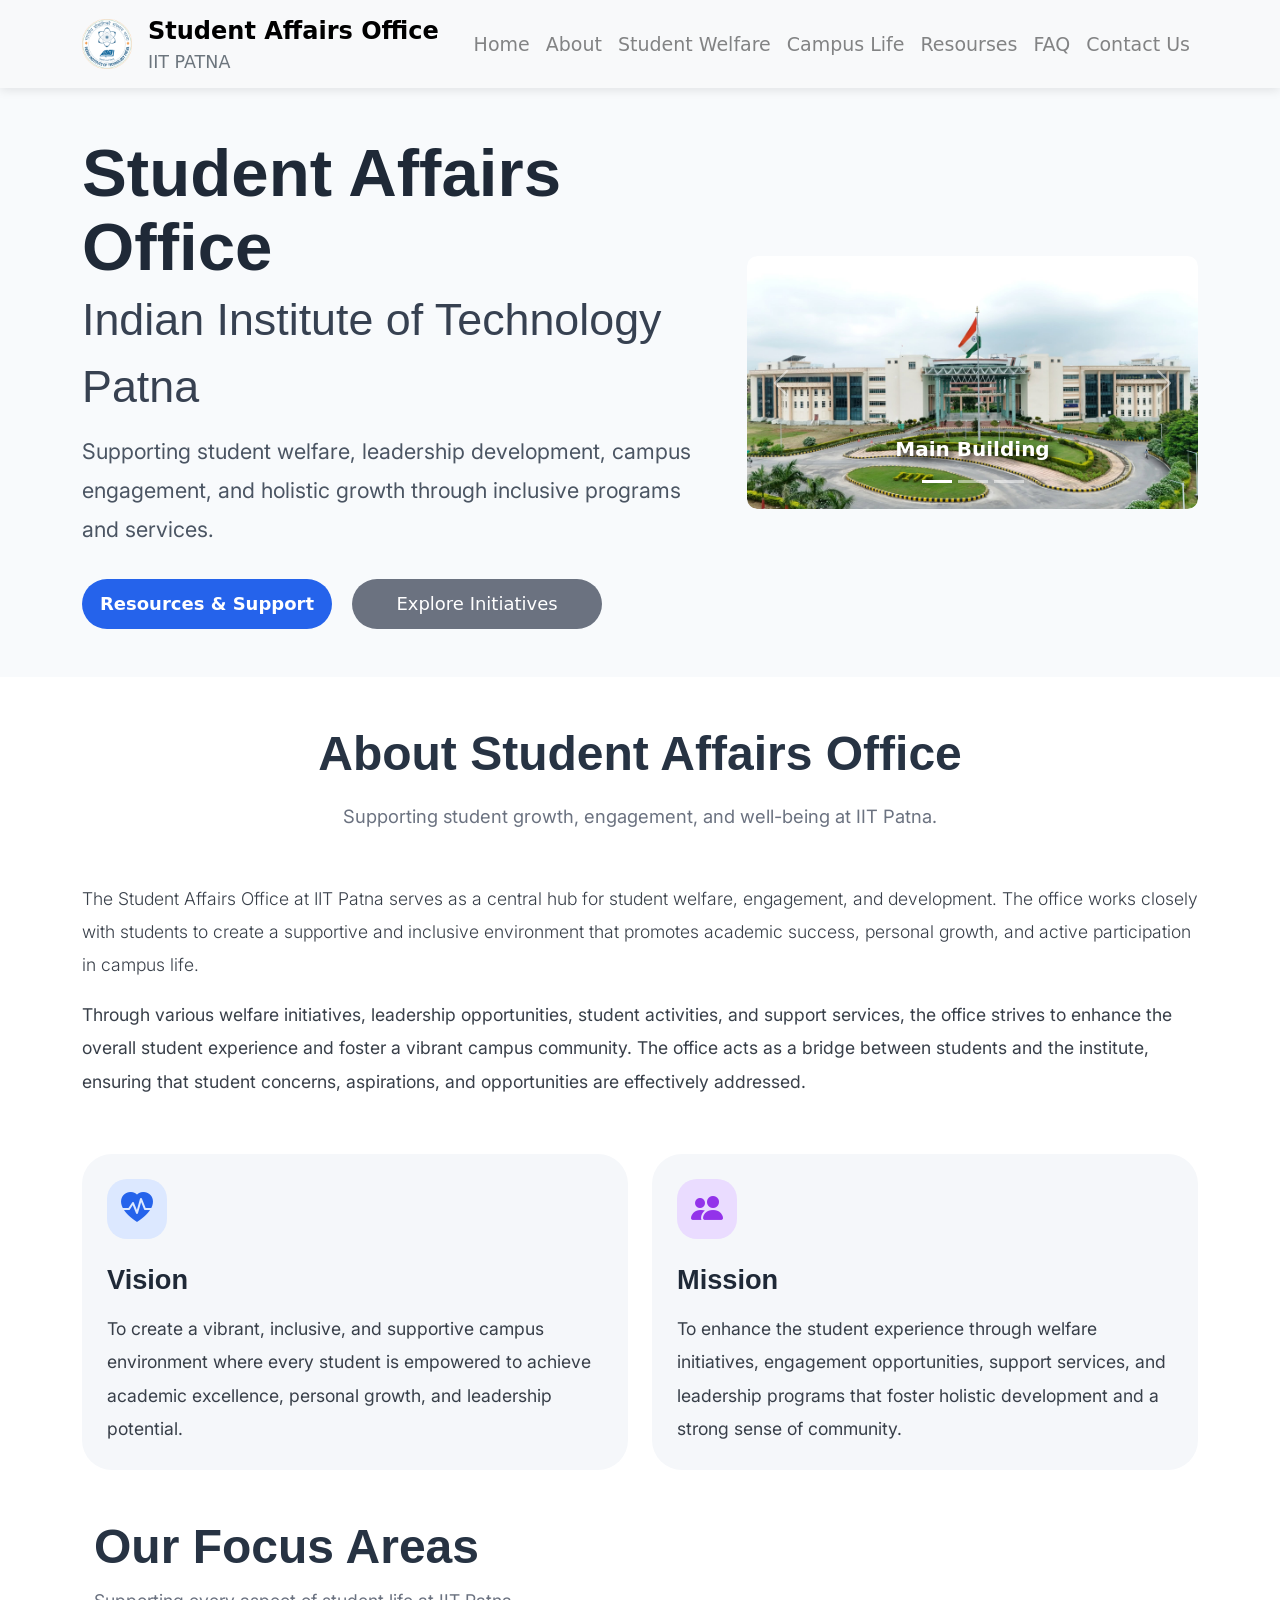
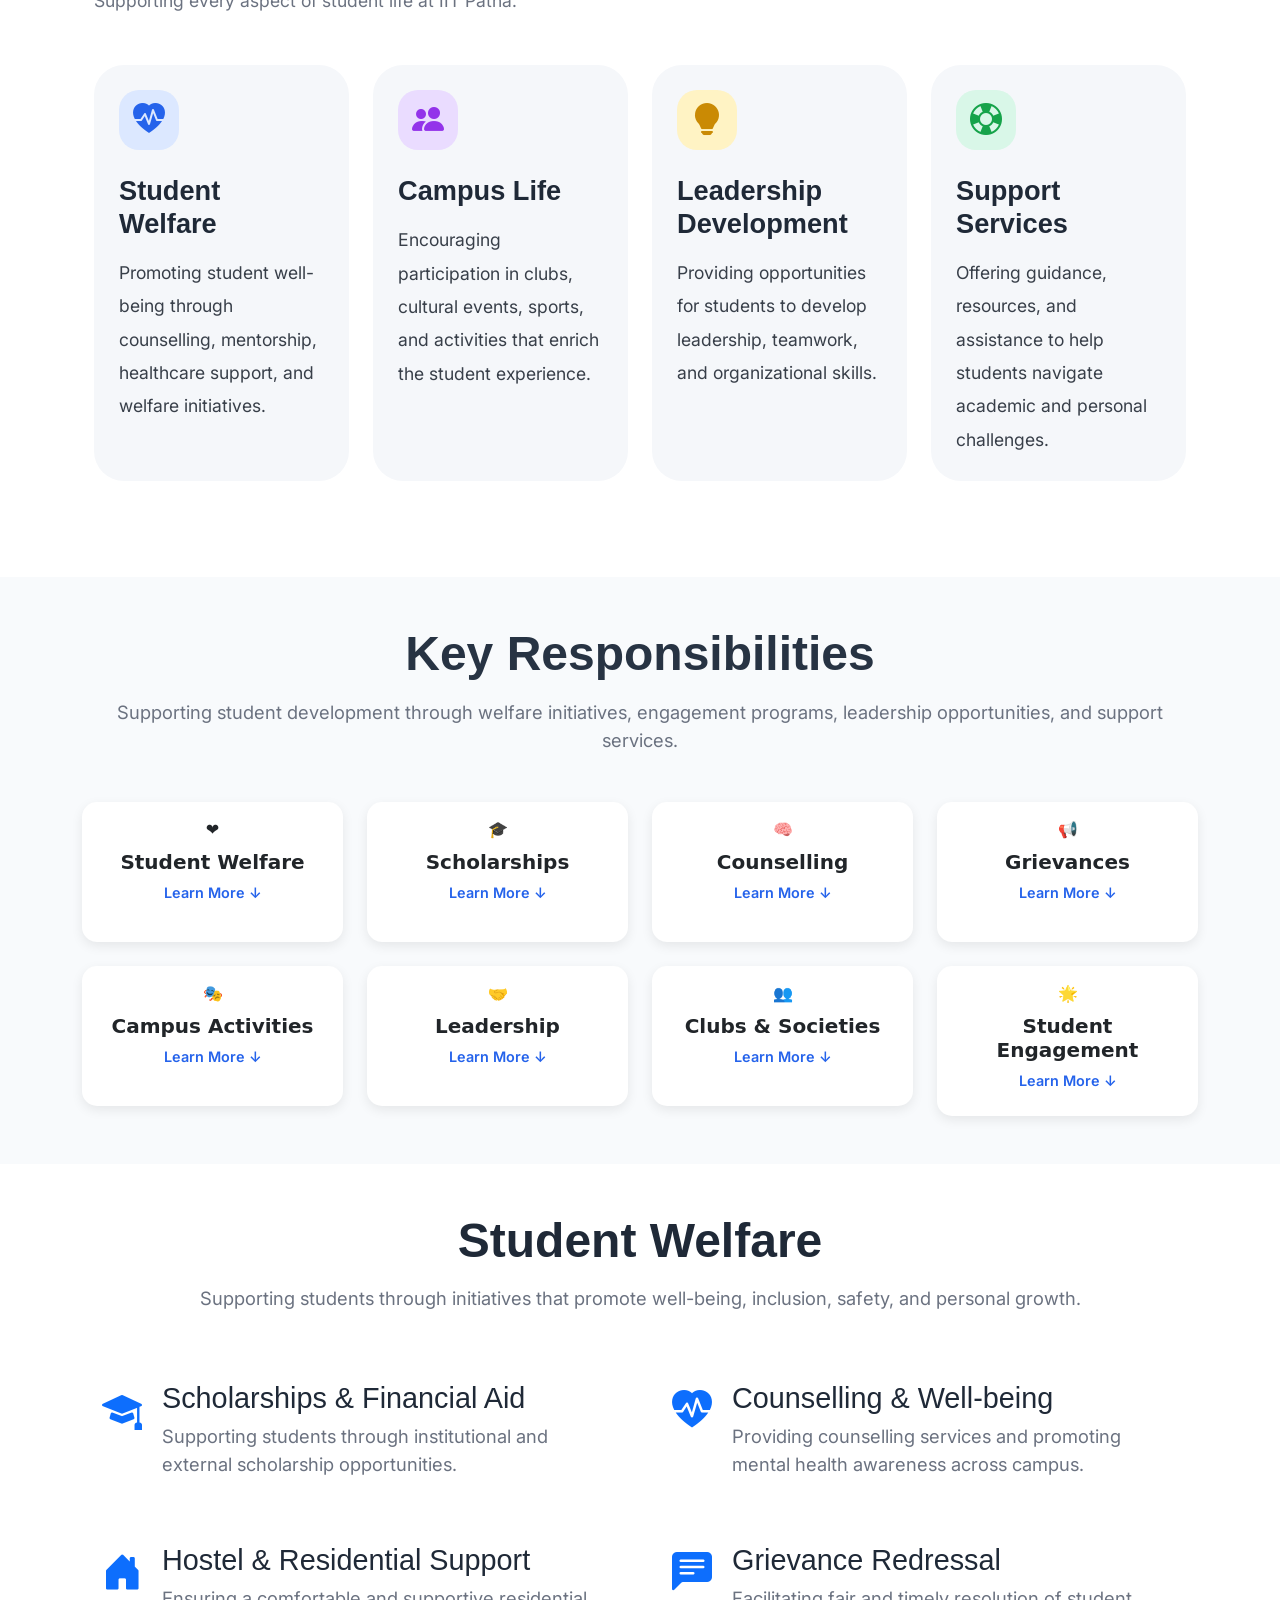
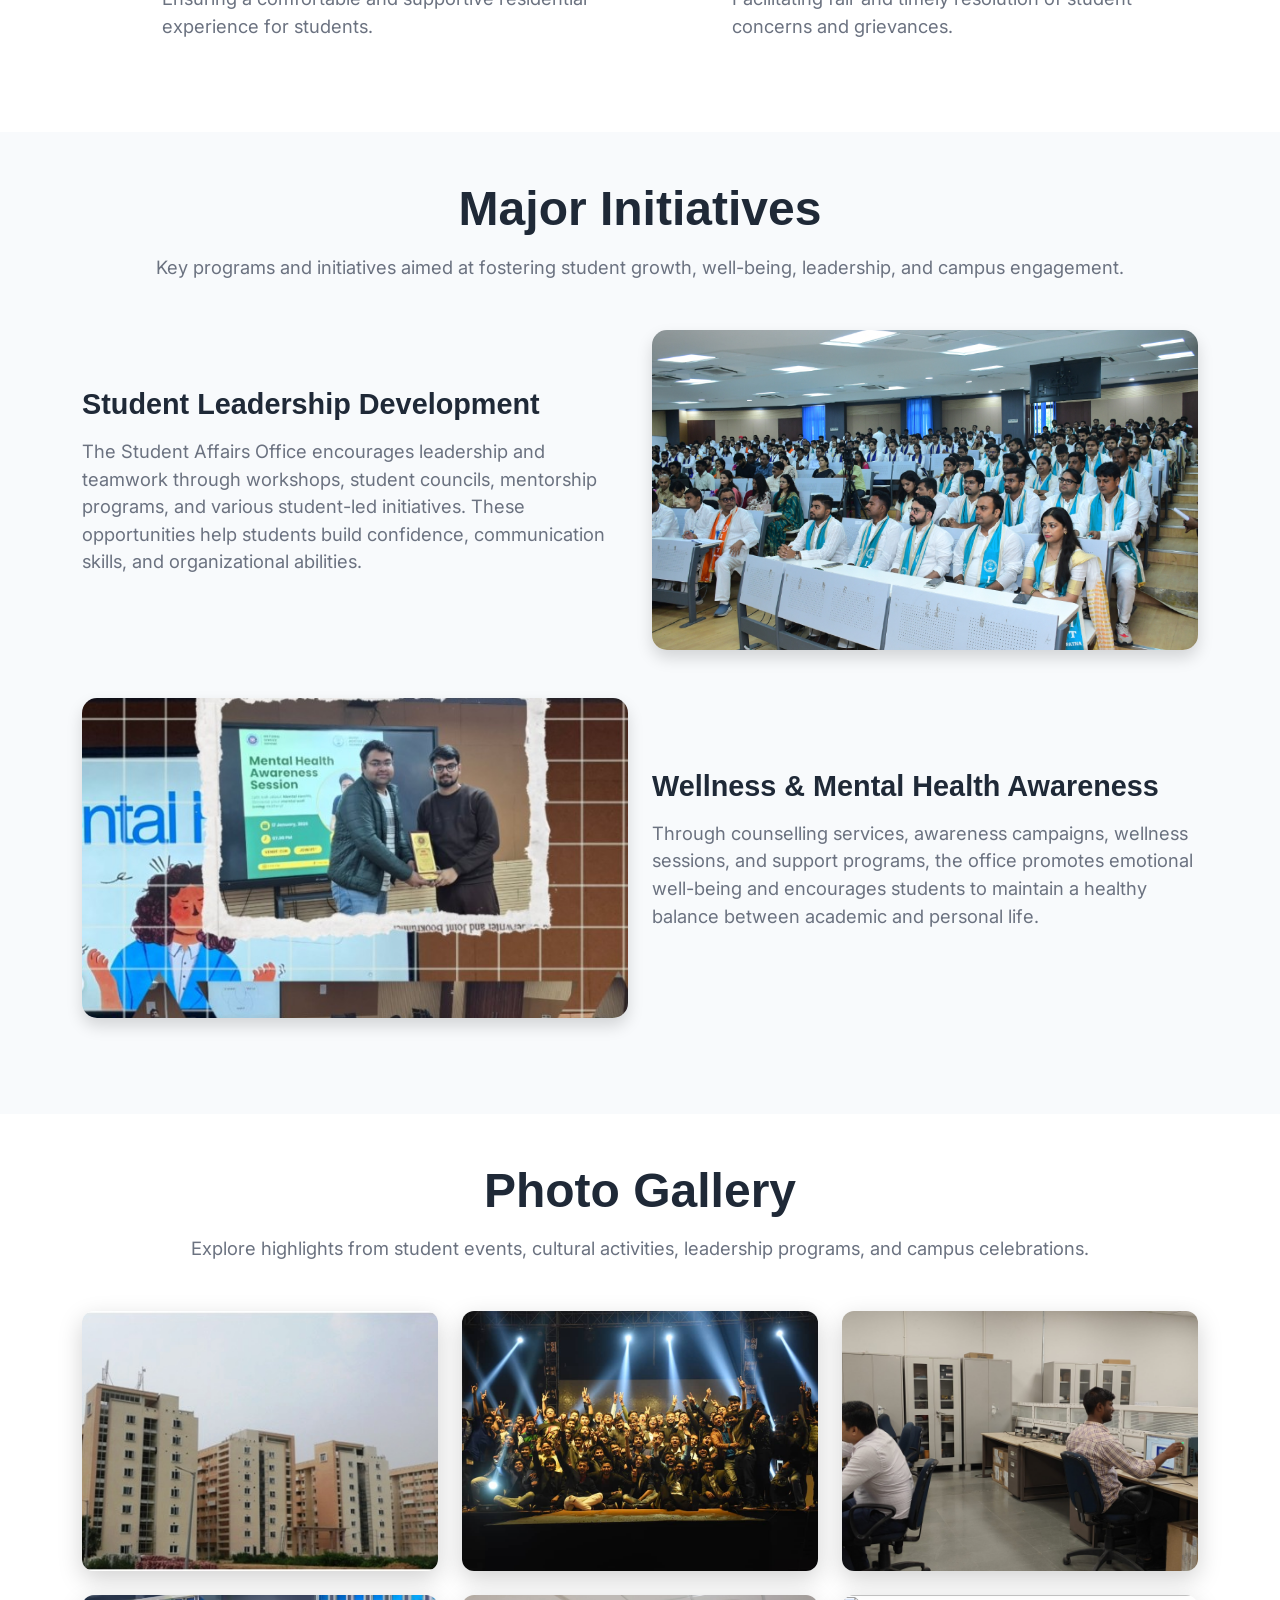
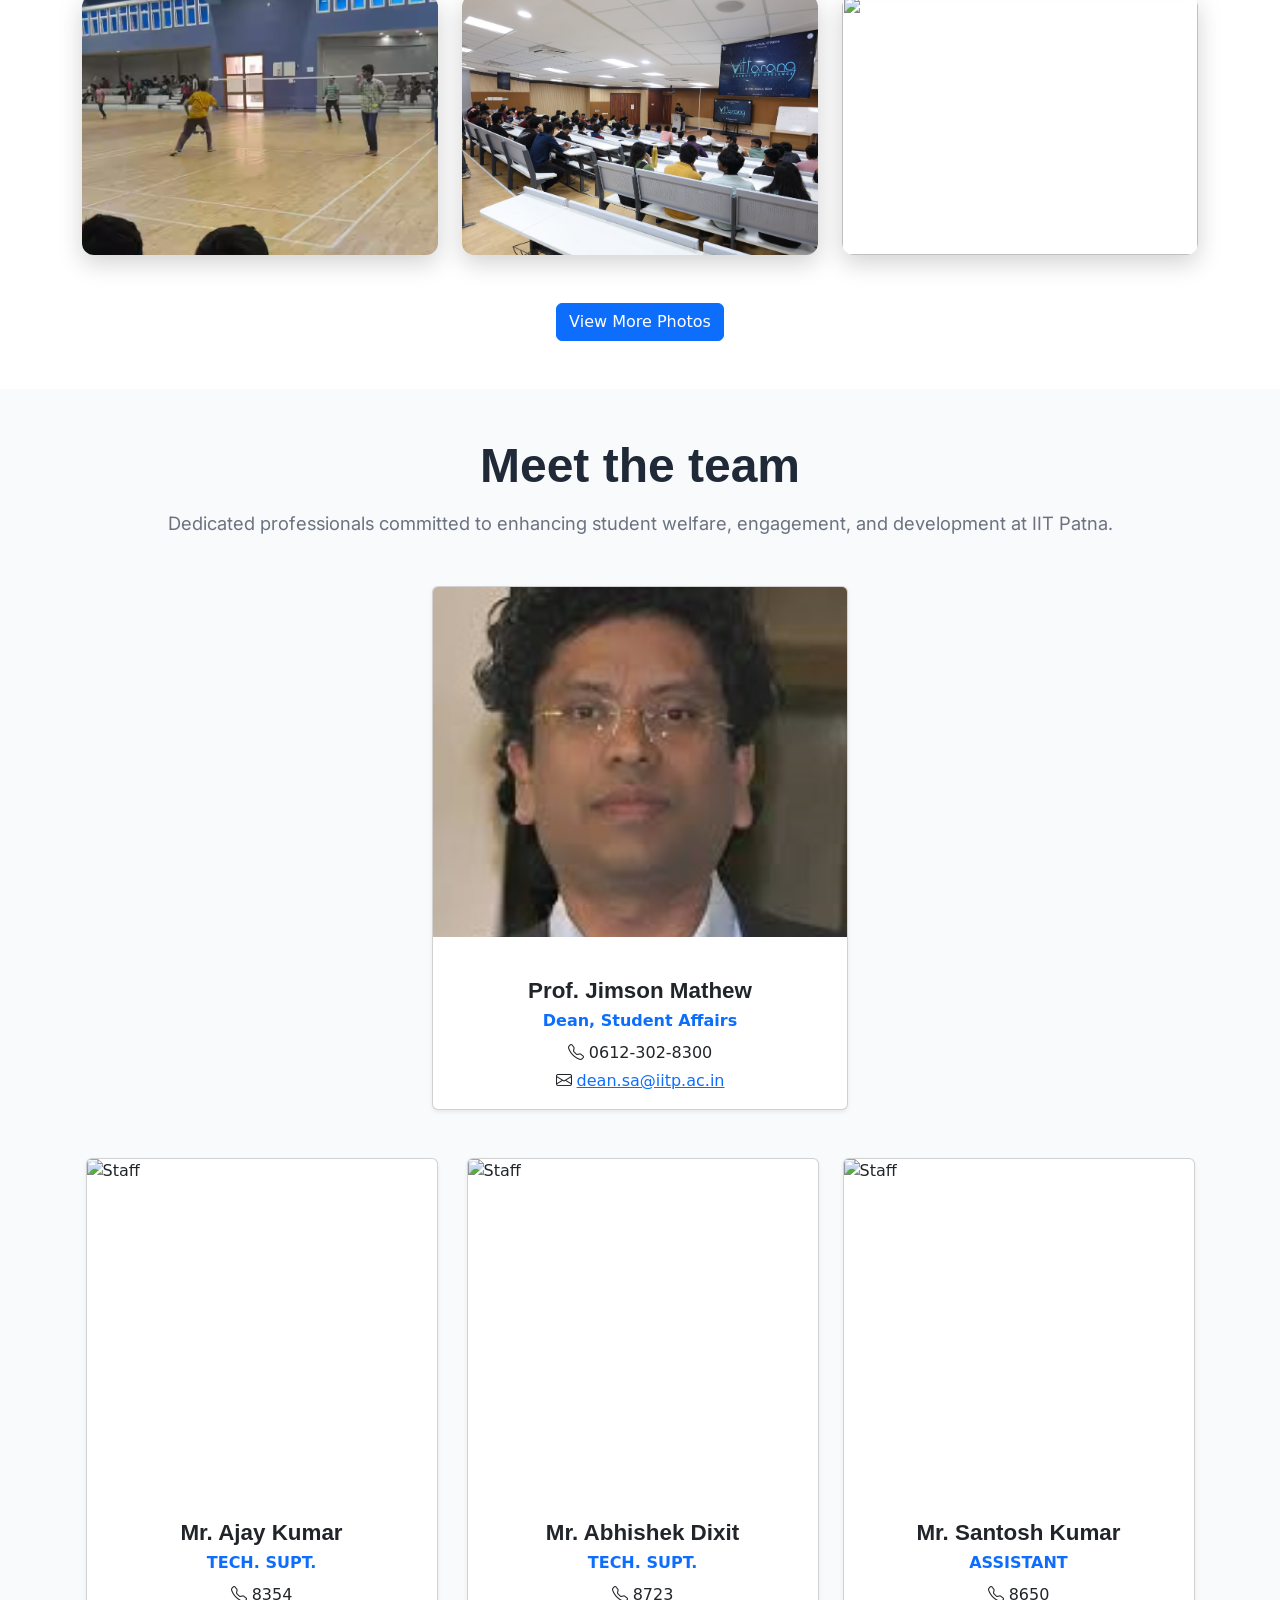
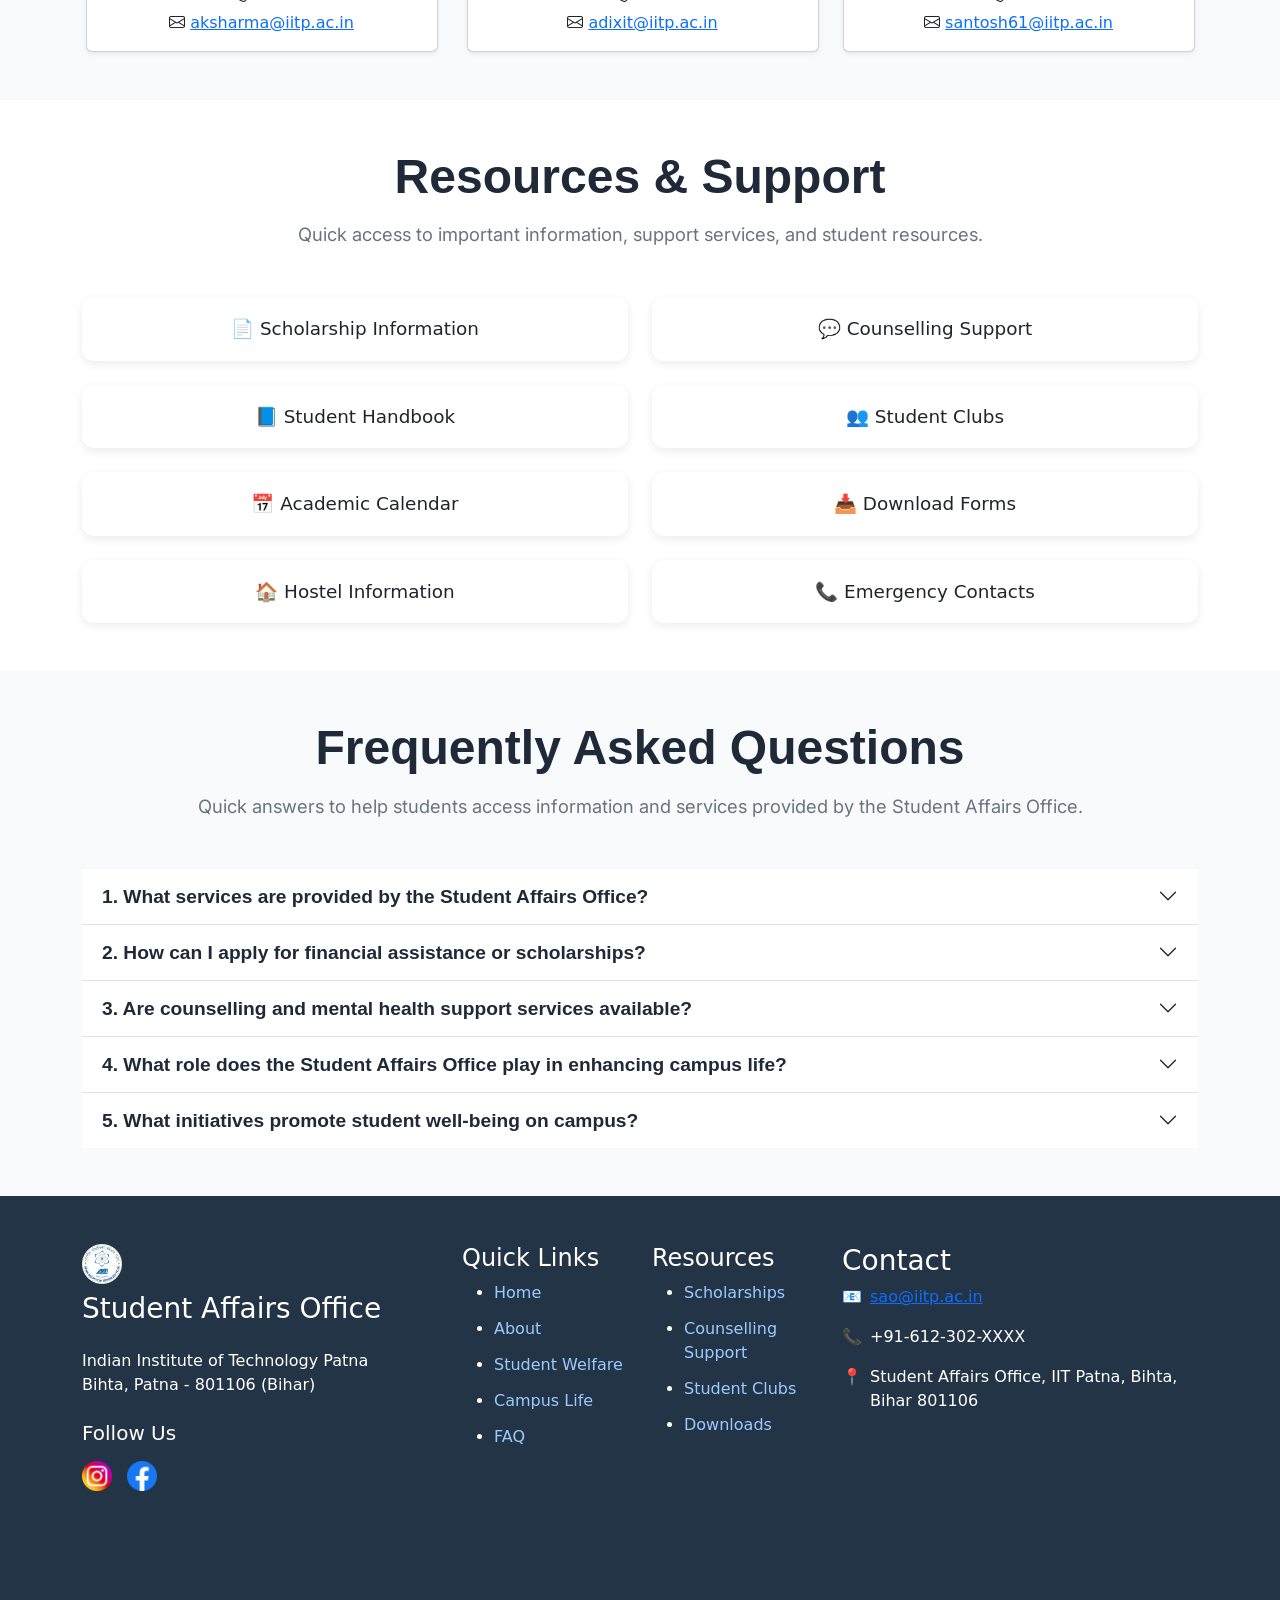
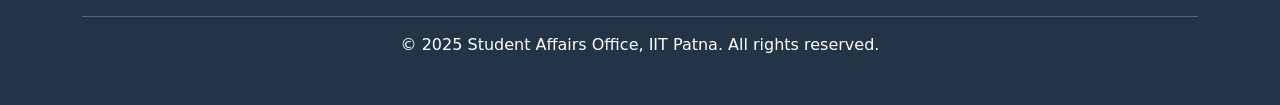
==== commit e9e22f8b: "Did some changes to buttons in home section" ====
--- a/index.html
+++ b/index.html
@@ -90,13 +90,15 @@
                     </div>
 
                     <div class="home-button d-none d-lg-flex">
-                        <a href="#resources"><button type="button" class="btn btn-primary home-btn-primary">
+
+                        <a href="#resources" class="btn btn-primary home-btn-primary">
                             Resources & Support
-                        </button></a>
-
-                        <a href="#initiatives"><button type="button" class="btn btn-secondary home-btn-secondary">
+                        </a>
+
+                        <a href="#initiatives" class="btn btn-secondary home-btn-secondary">
                             Explore Initiatives
-                        </button></a>
+                        </a>
+
                     </div>
                 </div>
 
@@ -147,14 +149,18 @@
                 </div>
 
                 <div class="col-12 d-lg-none text-center mt-3">
-                    <div class="mobile-home-buttons">
-                        <button type="button" class="btn btn-primary home-btn-primary">
-                            <a href>Resources & Support</a>
-                        </button>
-
-                        <button type="button" class="btn btn-secondary home-btn-secondary">
-                            Explore Initiatives
-                        </button>
+                    <div class="col-12 d-lg-none text-center mt-3">
+                        <div class="mobile-home-buttons">
+
+                            <a href="#resources" class="btn btn-primary home-btn-primary">
+                                Resources & Support
+                            </a>
+
+                            <a href="#initiatives" class="btn btn-secondary home-btn-secondary">
+                                Explore Initiatives
+                            </a>
+
+                        </div>
                     </div>
                 </div>
             </div>
@@ -164,7 +170,7 @@
     <section id="about" class="py-5">
 
         <div class="container">
-            
+
             <h2 class="text-center fw-bold display-5 mb-3">
                 About Student Affairs Office
             </h2>
@@ -379,6 +385,9 @@
                         ❤️
                         <h5 class="mt-2">Student Welfare</h5>
 
+                        <p class="card-link mb-2">
+                            Learn More ↓
+                        </p>
                         <div id="welfare" class="collapse mt-3">
                             Ensuring a safe, inclusive, and student-friendly
                             campus environment.
@@ -395,6 +404,9 @@
                         🎓
                         <h5 class="mt-2">Scholarships</h5>
 
+                        <p class="card-link mb-2">
+                            Learn More ↓
+                        </p>
                         <div id="scholarships" class="collapse mt-3">
                             Providing guidance regarding scholarships
                             and financial assistance opportunities.
@@ -411,6 +423,9 @@
                         🧠
                         <h5 class="mt-2">Counselling</h5>
 
+                        <p class="card-link mb-2">
+                            Learn More ↓
+                        </p>
                         <div id="counselling" class="collapse mt-3">
                             Promoting mental health awareness and
                             emotional well-being.
@@ -426,7 +441,9 @@
 
                         📢
                         <h5 class="mt-2">Grievances</h5>
-
+                        <p class="card-link mb-2">
+                            Learn More ↓
+                        </p>
                         <div id="grievance" class="collapse mt-3">
                             Addressing student concerns and ensuring
                             timely resolutions.
@@ -442,7 +459,9 @@
 
                         🎭
                         <h5 class="mt-2">Campus Activities</h5>
-
+                        <p class="card-link mb-2">
+                            Learn More ↓
+                        </p>
                         <div id="activities" class="collapse mt-3">
                             Supporting cultural, technical, and recreational events.
                         </div>
@@ -457,7 +476,9 @@
 
                         🤝
                         <h5 class="mt-2">Leadership</h5>
-
+                        <p class="card-link mb-2">
+                            Learn More ↓
+                        </p>
                         <div id="leadership" class="collapse mt-3">
                             Encouraging leadership, teamwork,
                             and organizational skills.
@@ -472,7 +493,9 @@
 
                         👥
                         <h5 class="mt-2">Clubs & Societies</h5>
-
+                        <p class="card-link mb-2">
+                            Learn More ↓
+                        </p>
                         <div id="clubs" class="collapse mt-3">
                             Facilitating student clubs and societies
                             for holistic development.
@@ -488,7 +511,9 @@
 
                         🌟
                         <h5 class="mt-2">Student Engagement</h5>
-
+                        <p class="card-link mb-2">
+                            Learn More ↓
+                        </p>
                         <div id="engagement" class="collapse mt-3">
                             Creating opportunities for participation,
                             collaboration, and growth.
--- a/style.css
+++ b/style.css
@@ -132,7 +132,7 @@
 
 /* MOBILE */
 
-@media (max-width: 768px) {
+@media (max-width: 991.98px) {
 
     #homeHeading {
         font-size: 2.4rem;
@@ -344,19 +344,26 @@
     background: #ffffff;
     border-radius: 15px;
     cursor: pointer;
-    transition: 0.3s;
+    transition: all 0.3s ease;
     box-shadow: 0 4px 12px rgba(0, 0, 0, 0.08);
     min-height: 140px;
-}
-
-.responsibility-card:hover {
-    transform: translateY(-6px);
-    box-shadow: 0 10px 25px rgba(0, 0, 0, 0.15);
 }
 
 .responsibility-card h5 {
     font-weight: 600;
     margin-bottom: 0;
+}
+.card-link{
+    font-size: 0.9rem;
+    font-weight: 600;
+    color: #2563eb;
+    font-family: 'Inter', sans-serif;
+    margin-top: 8px;
+}
+
+.responsibility-card:hover{
+    transform: translateY(-5px);
+    box-shadow: 0 12px 24px rgba(0,0,0,0.08);
 }
 
 /* --------------- */
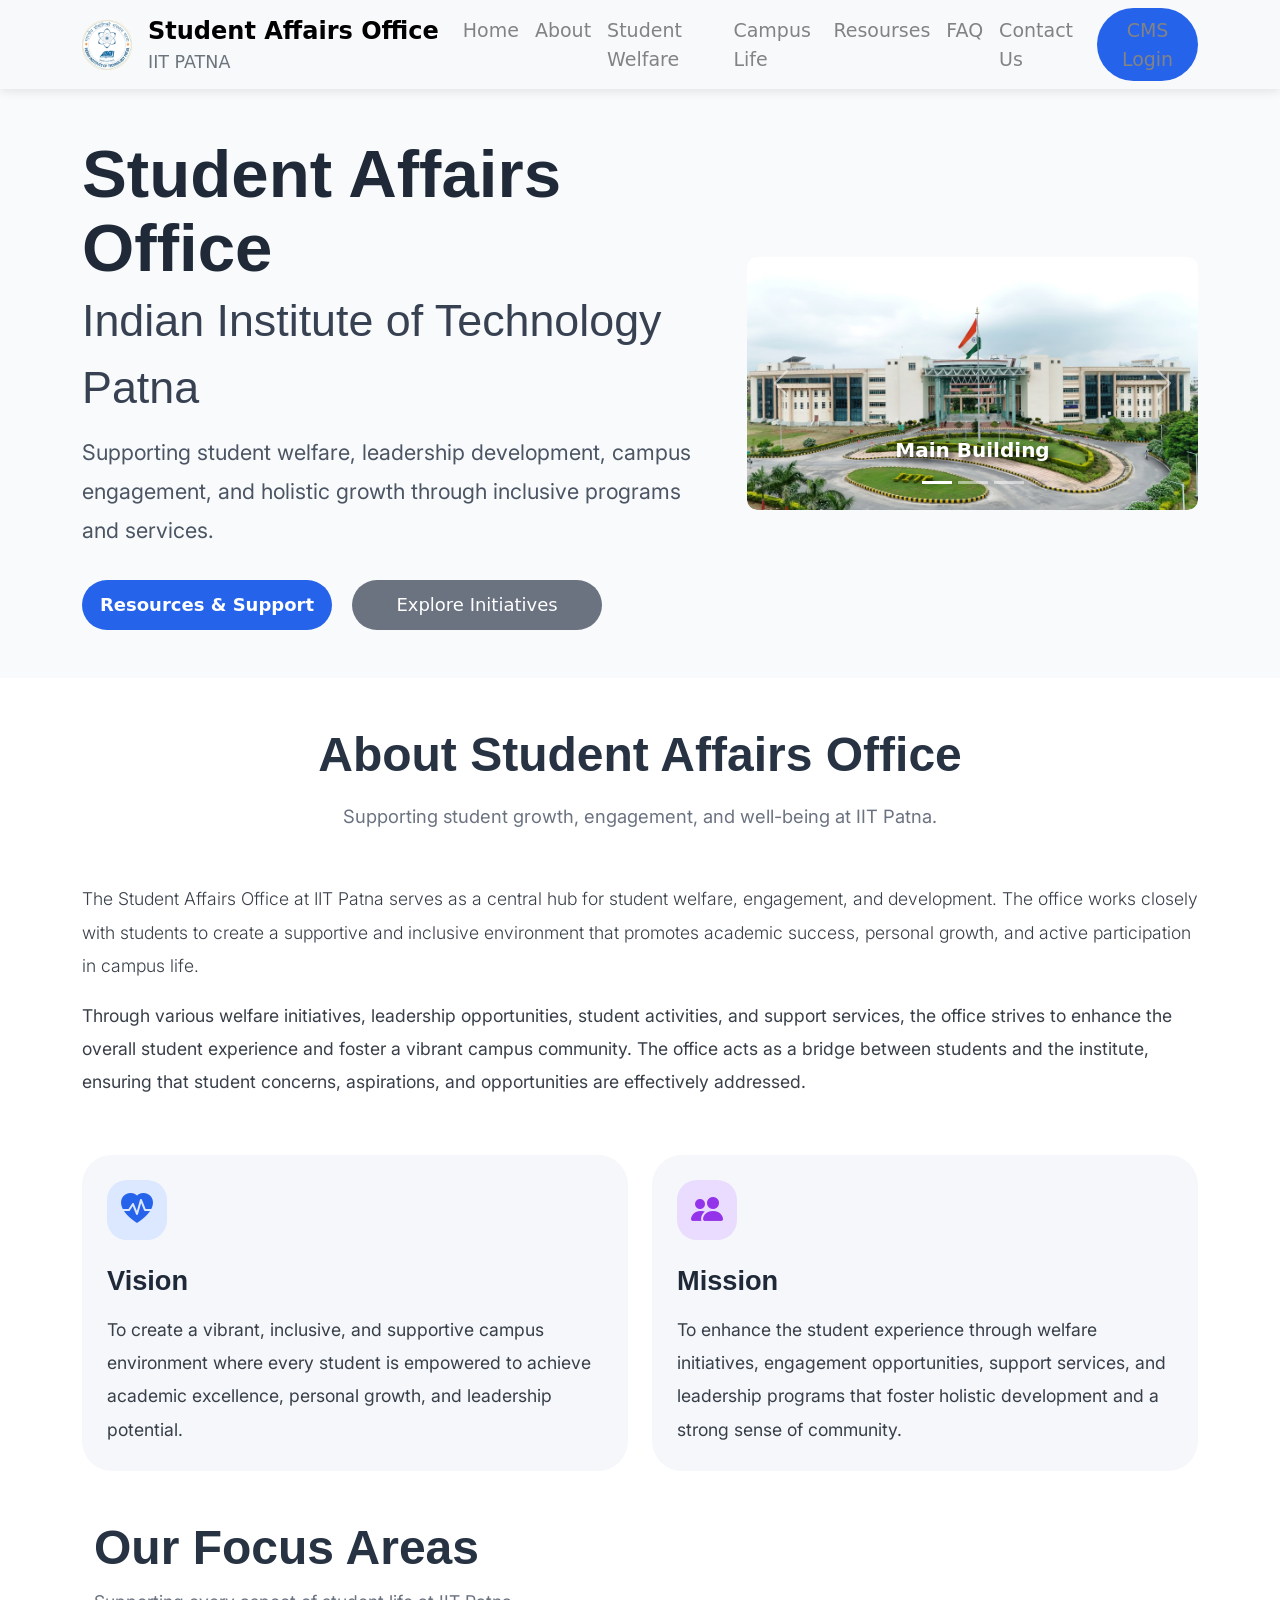
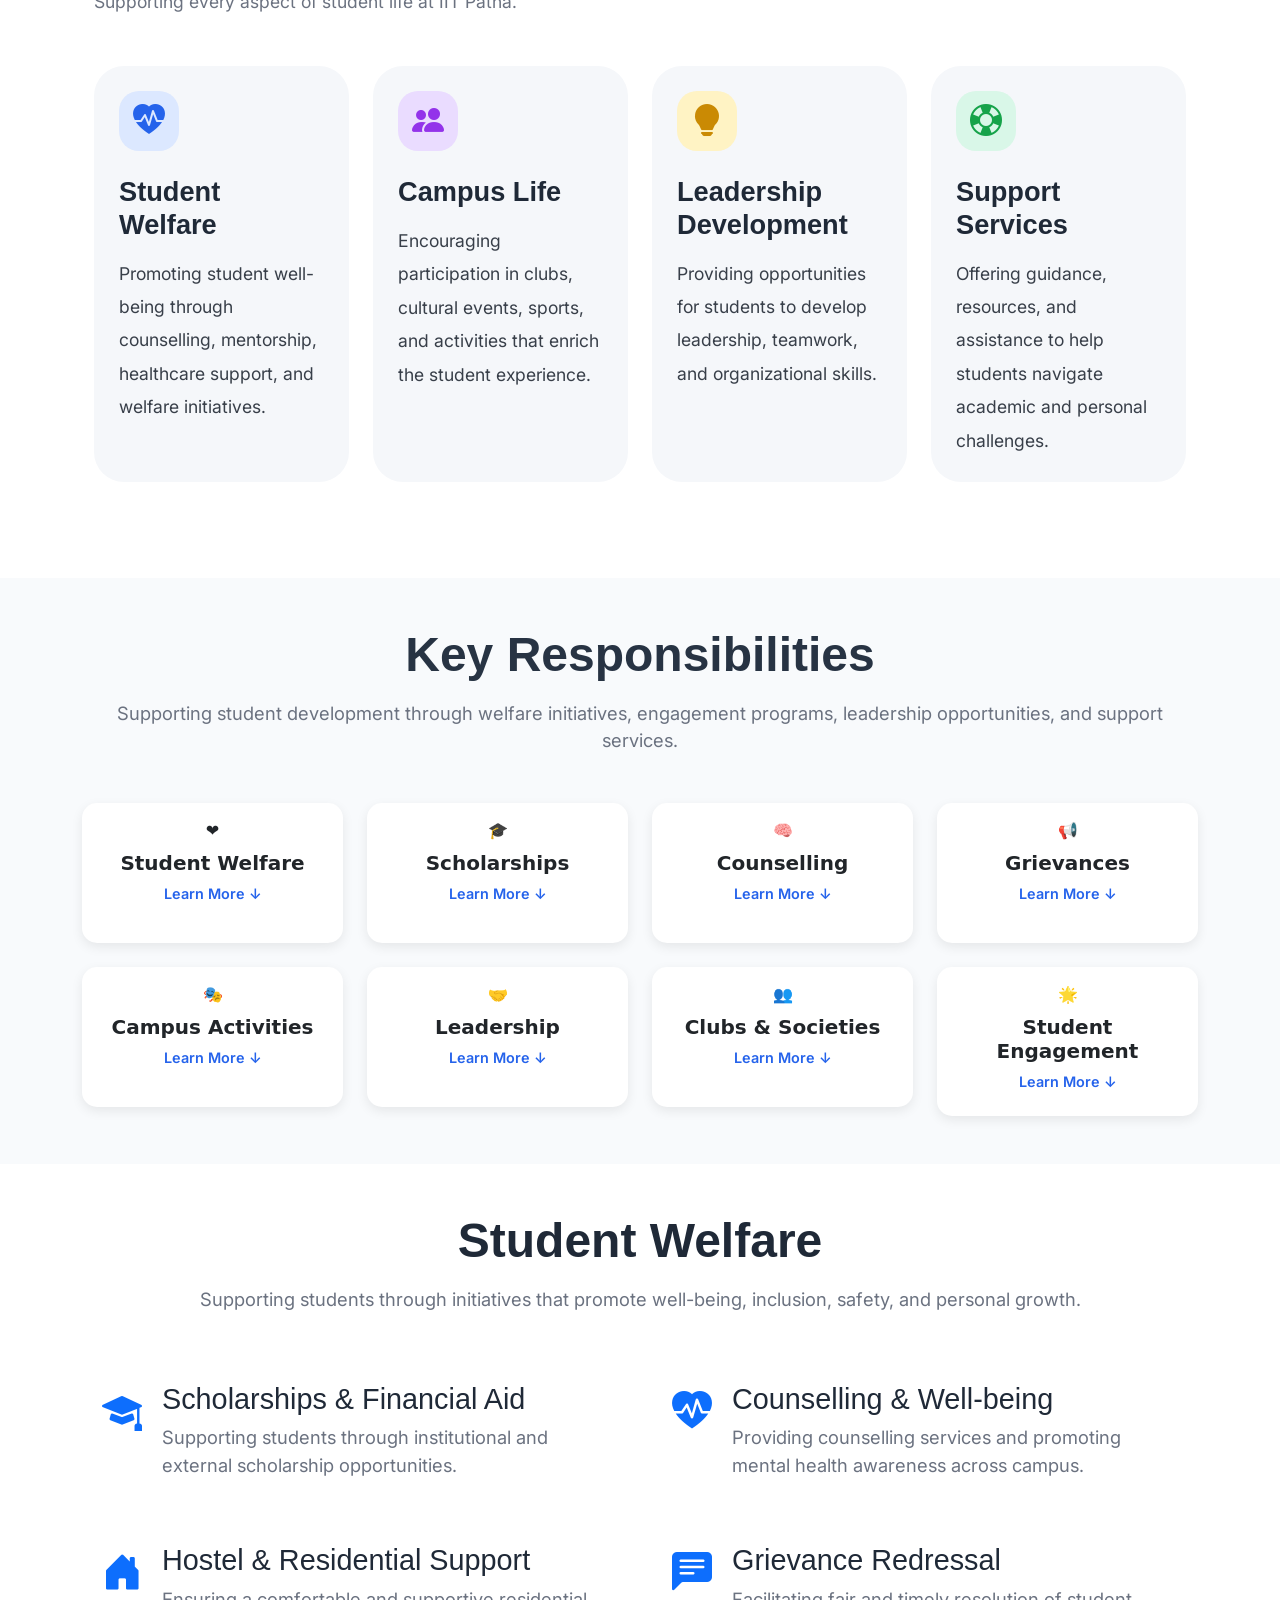
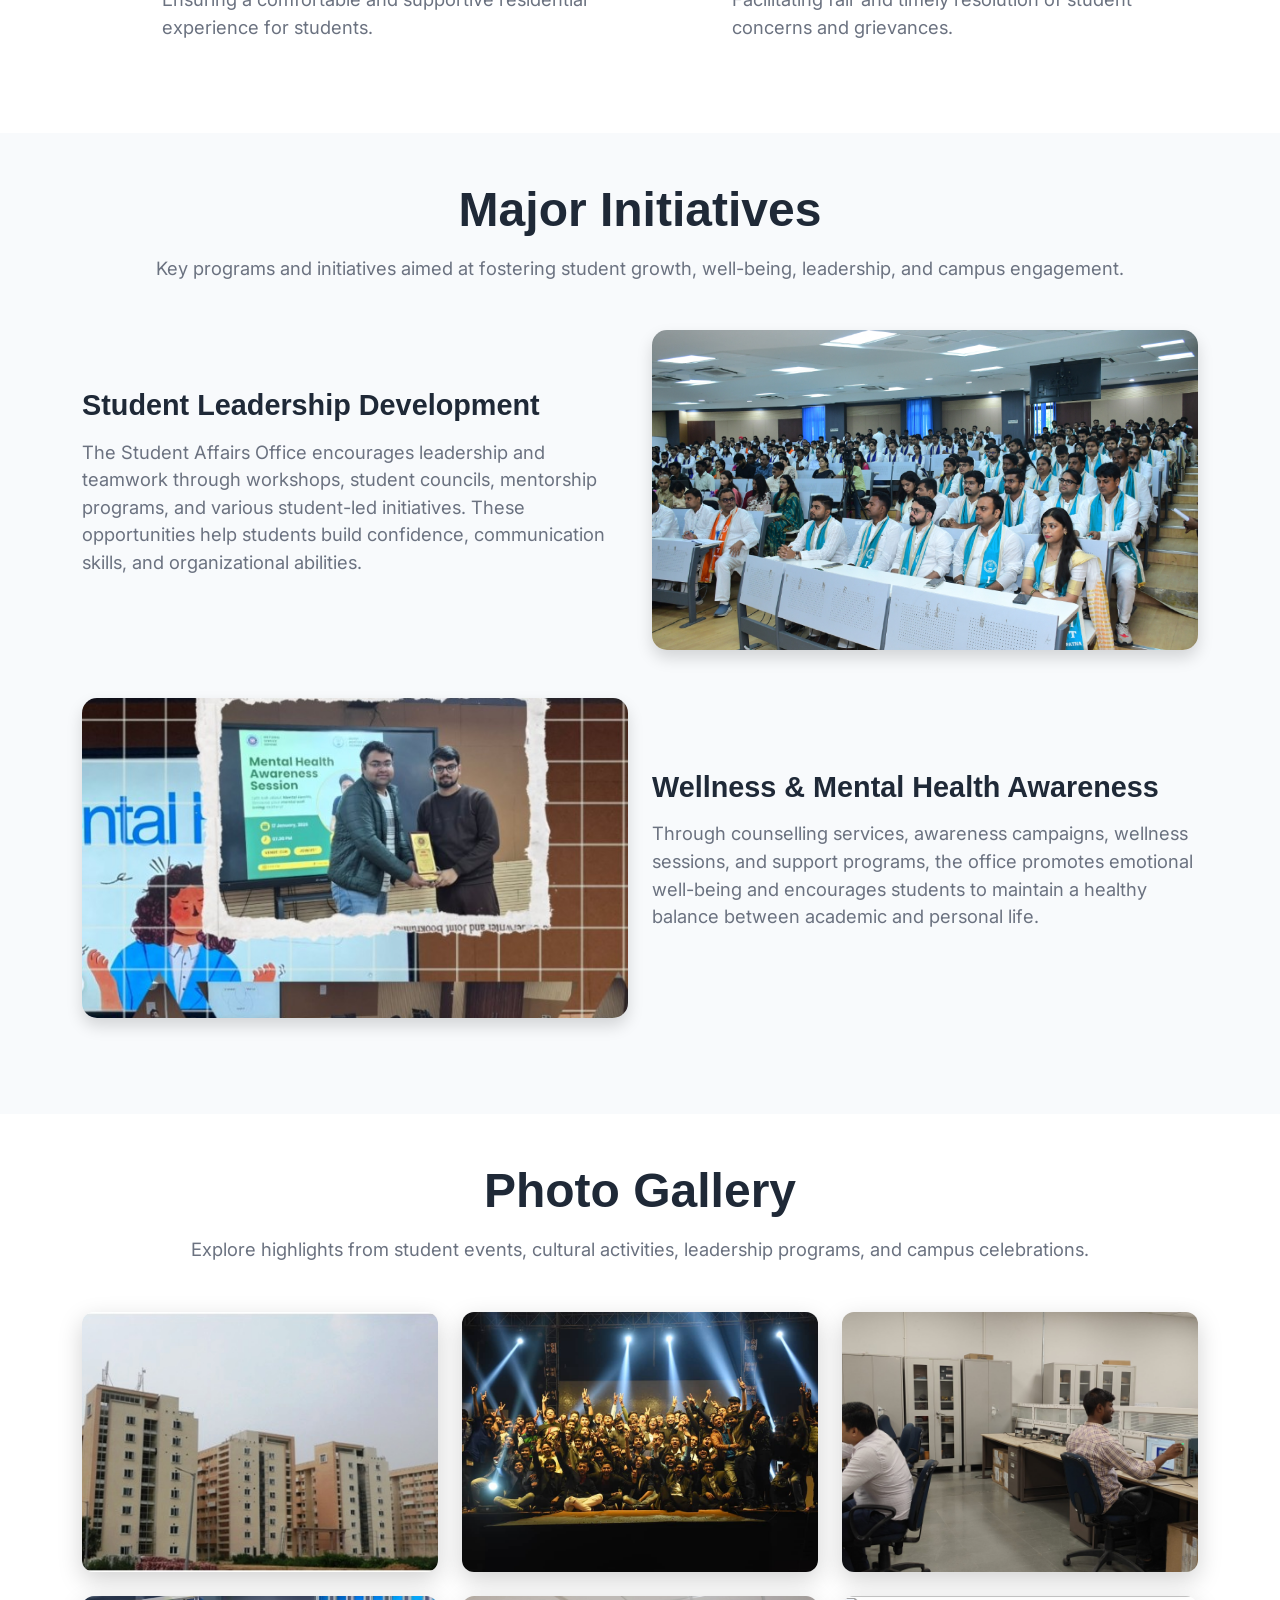
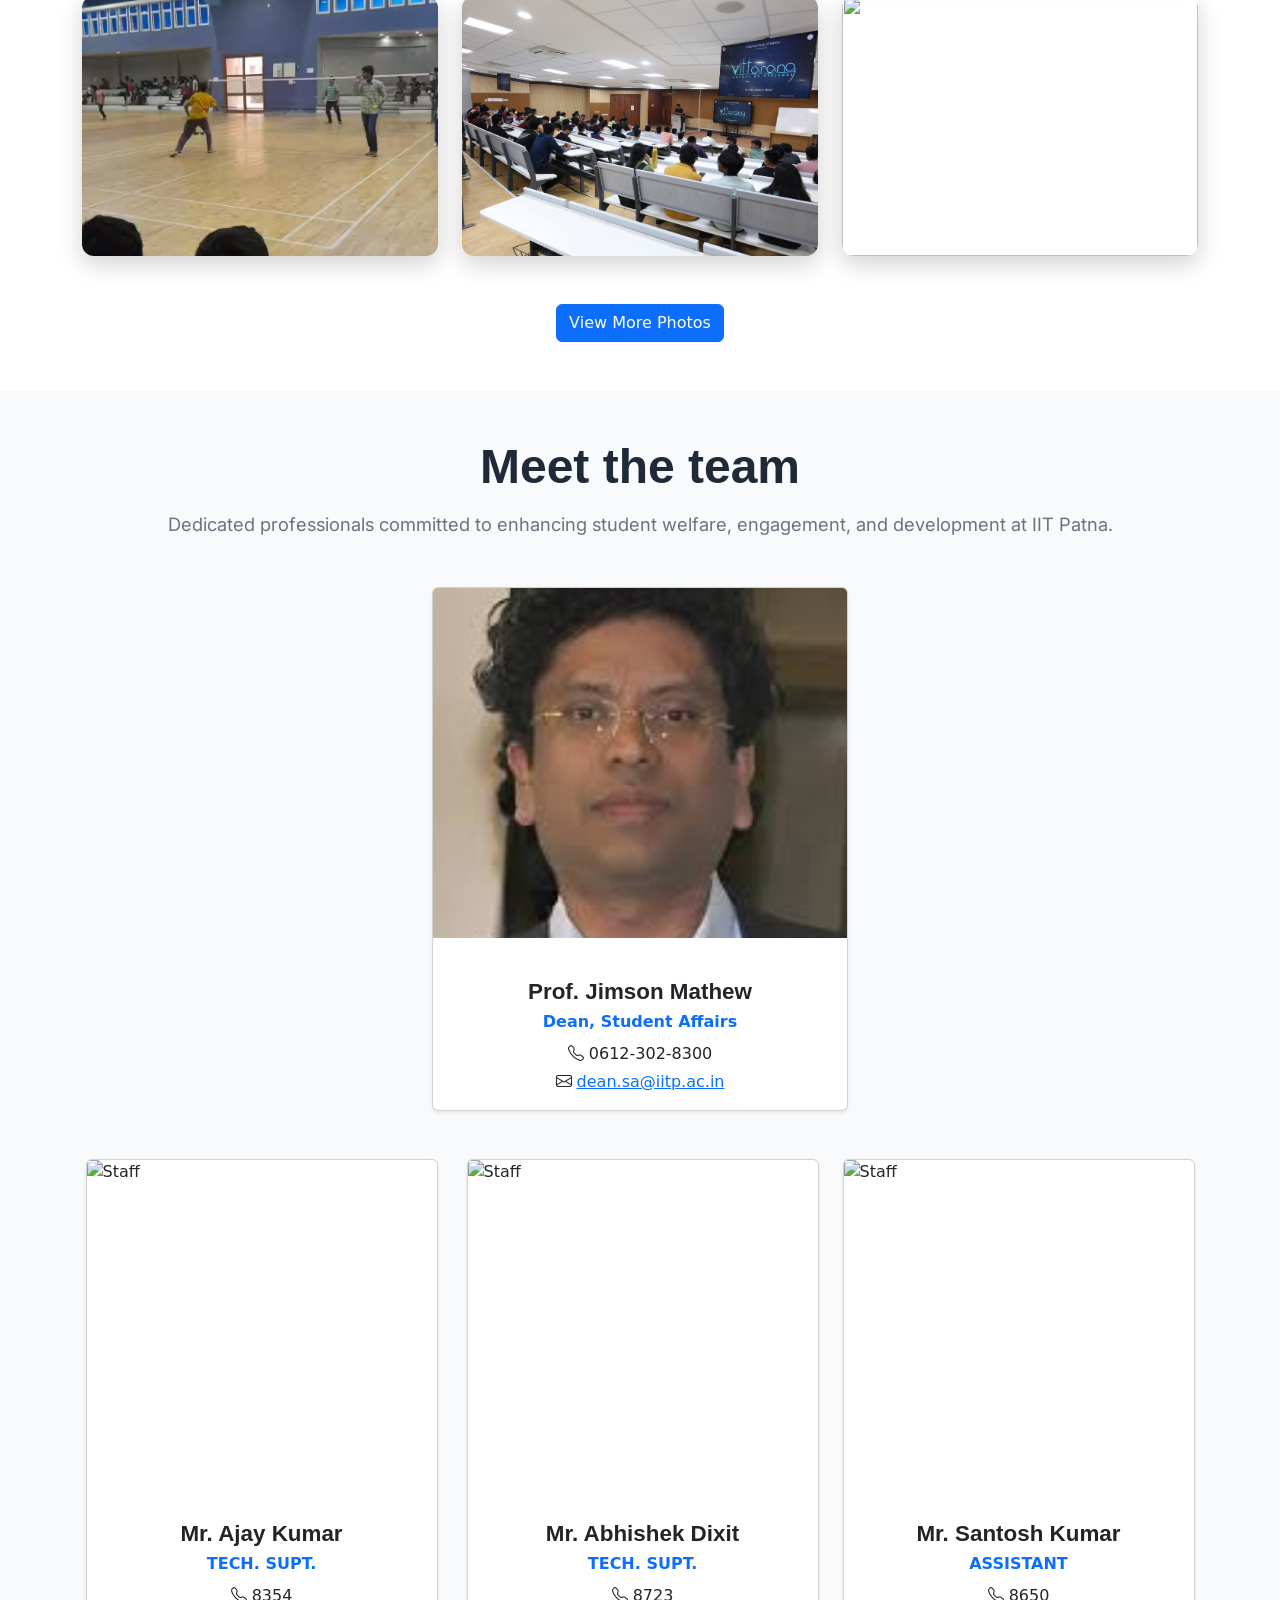
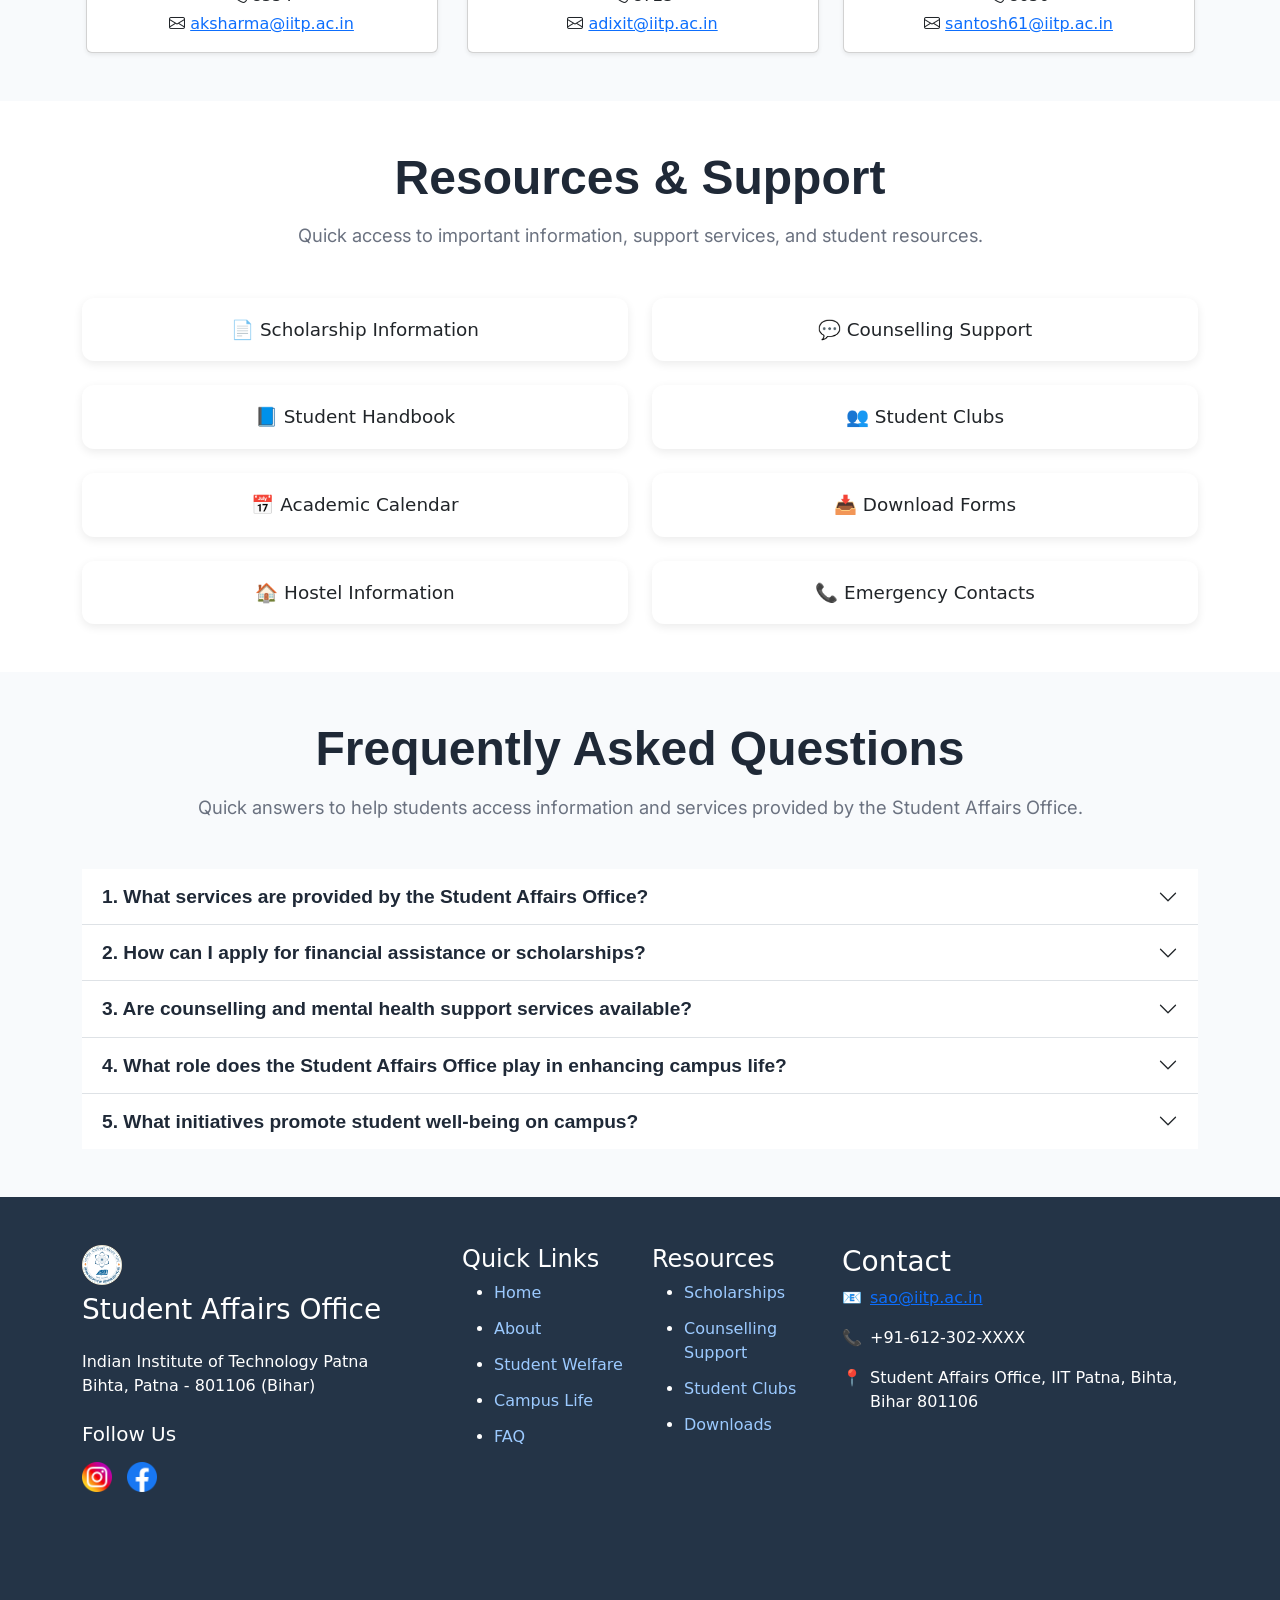
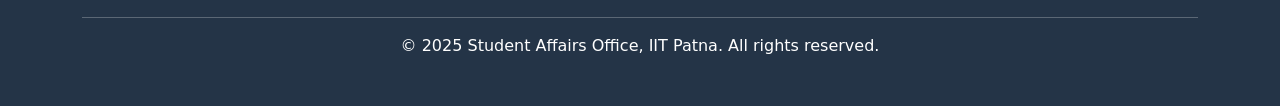
==== commit 6f6113da: "Added gallery page, cms login and management page" ====
--- a/index.html
+++ b/index.html
@@ -69,6 +69,11 @@
                         <a class="nav-link" href="#contact">Contact Us</a>
                     </li>
 
+                    <li class="nav-item ms-lg-3">
+                        <a class="btn btn-primary cms-nav-btn" href="cms_login.html">
+                            CMS Login
+                        </a>
+                    </li>
                 </ul>
 
             </div>
--- a/style.css
+++ b/style.css
@@ -42,6 +42,18 @@
     font-weight: 450;
 }
 
+.cms-nav-btn{
+    border-radius: 50px;
+    padding: 8px 18px;
+    font-weight: 600;
+    background: #2563eb;
+    border: none;
+}
+
+.cms-nav-btn:hover{
+    background: #1d4ed8;
+}
+
 /* ----- */
 
 /* home */
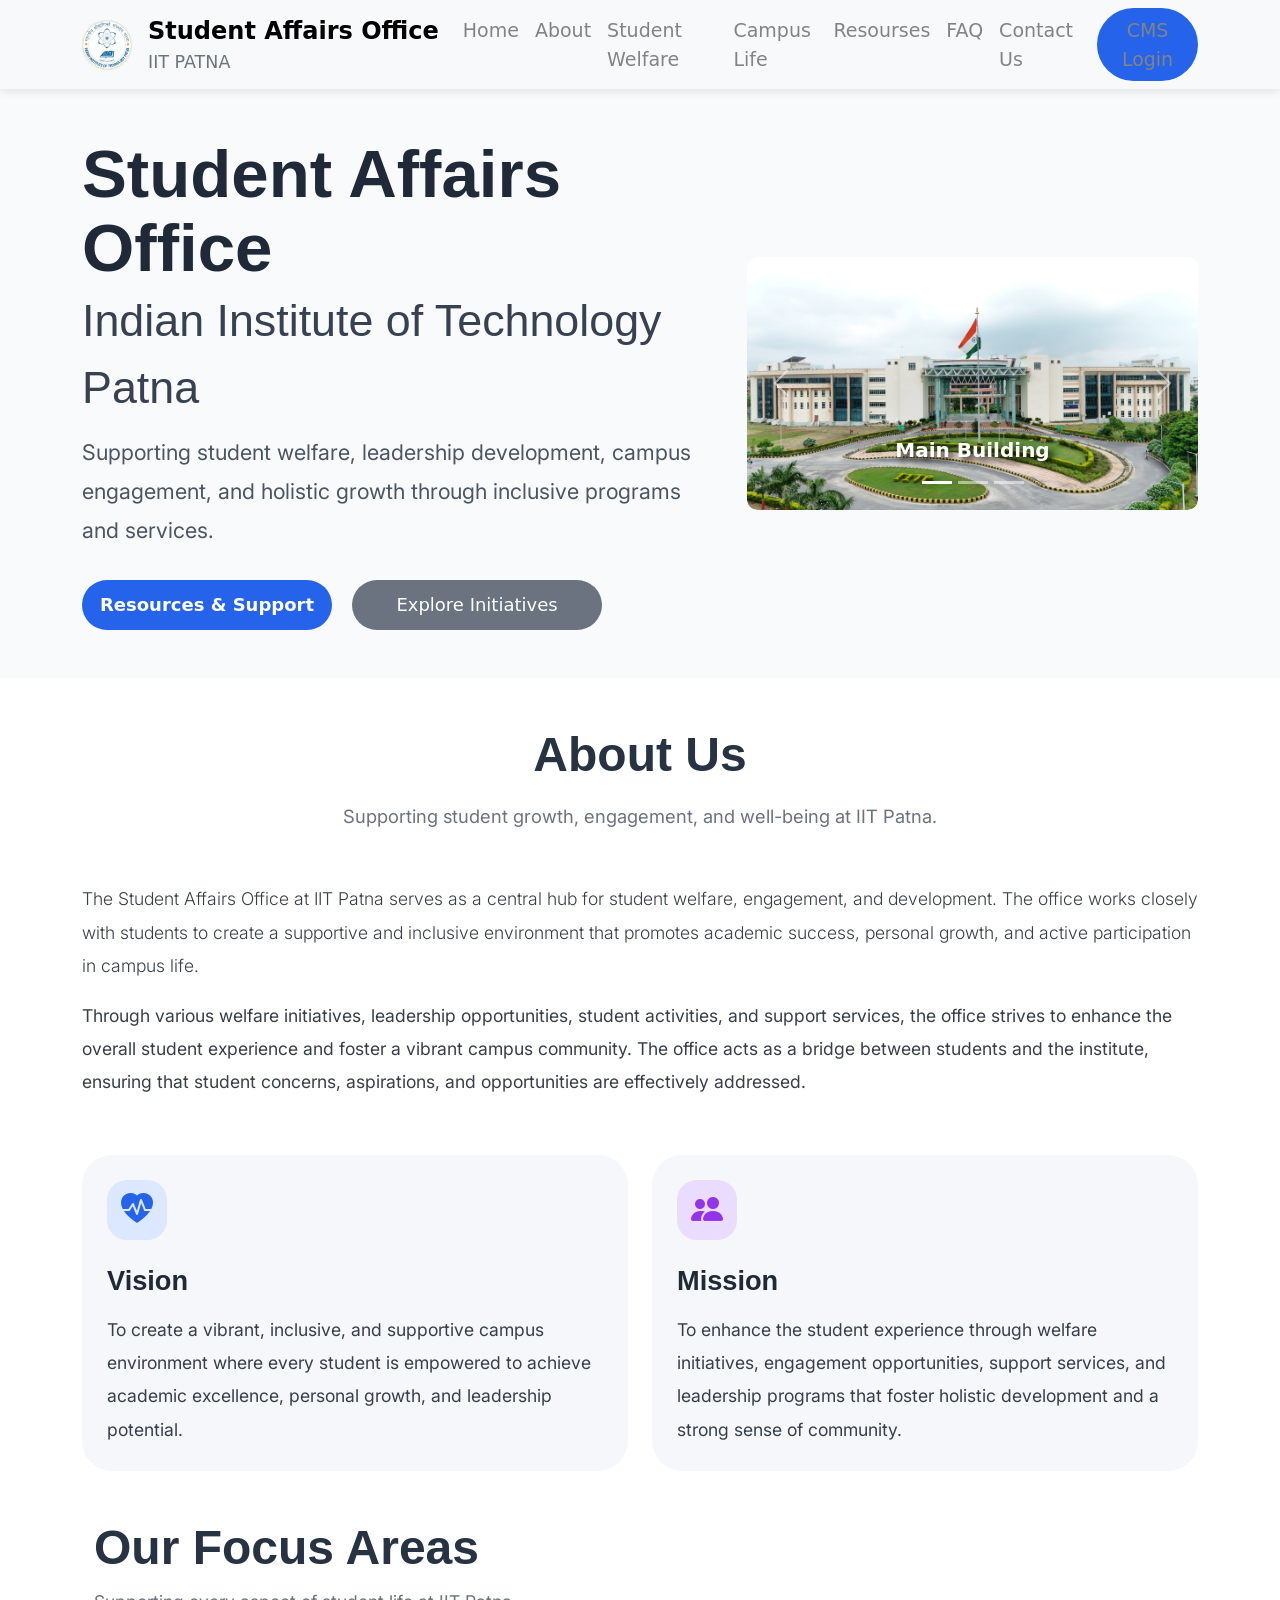
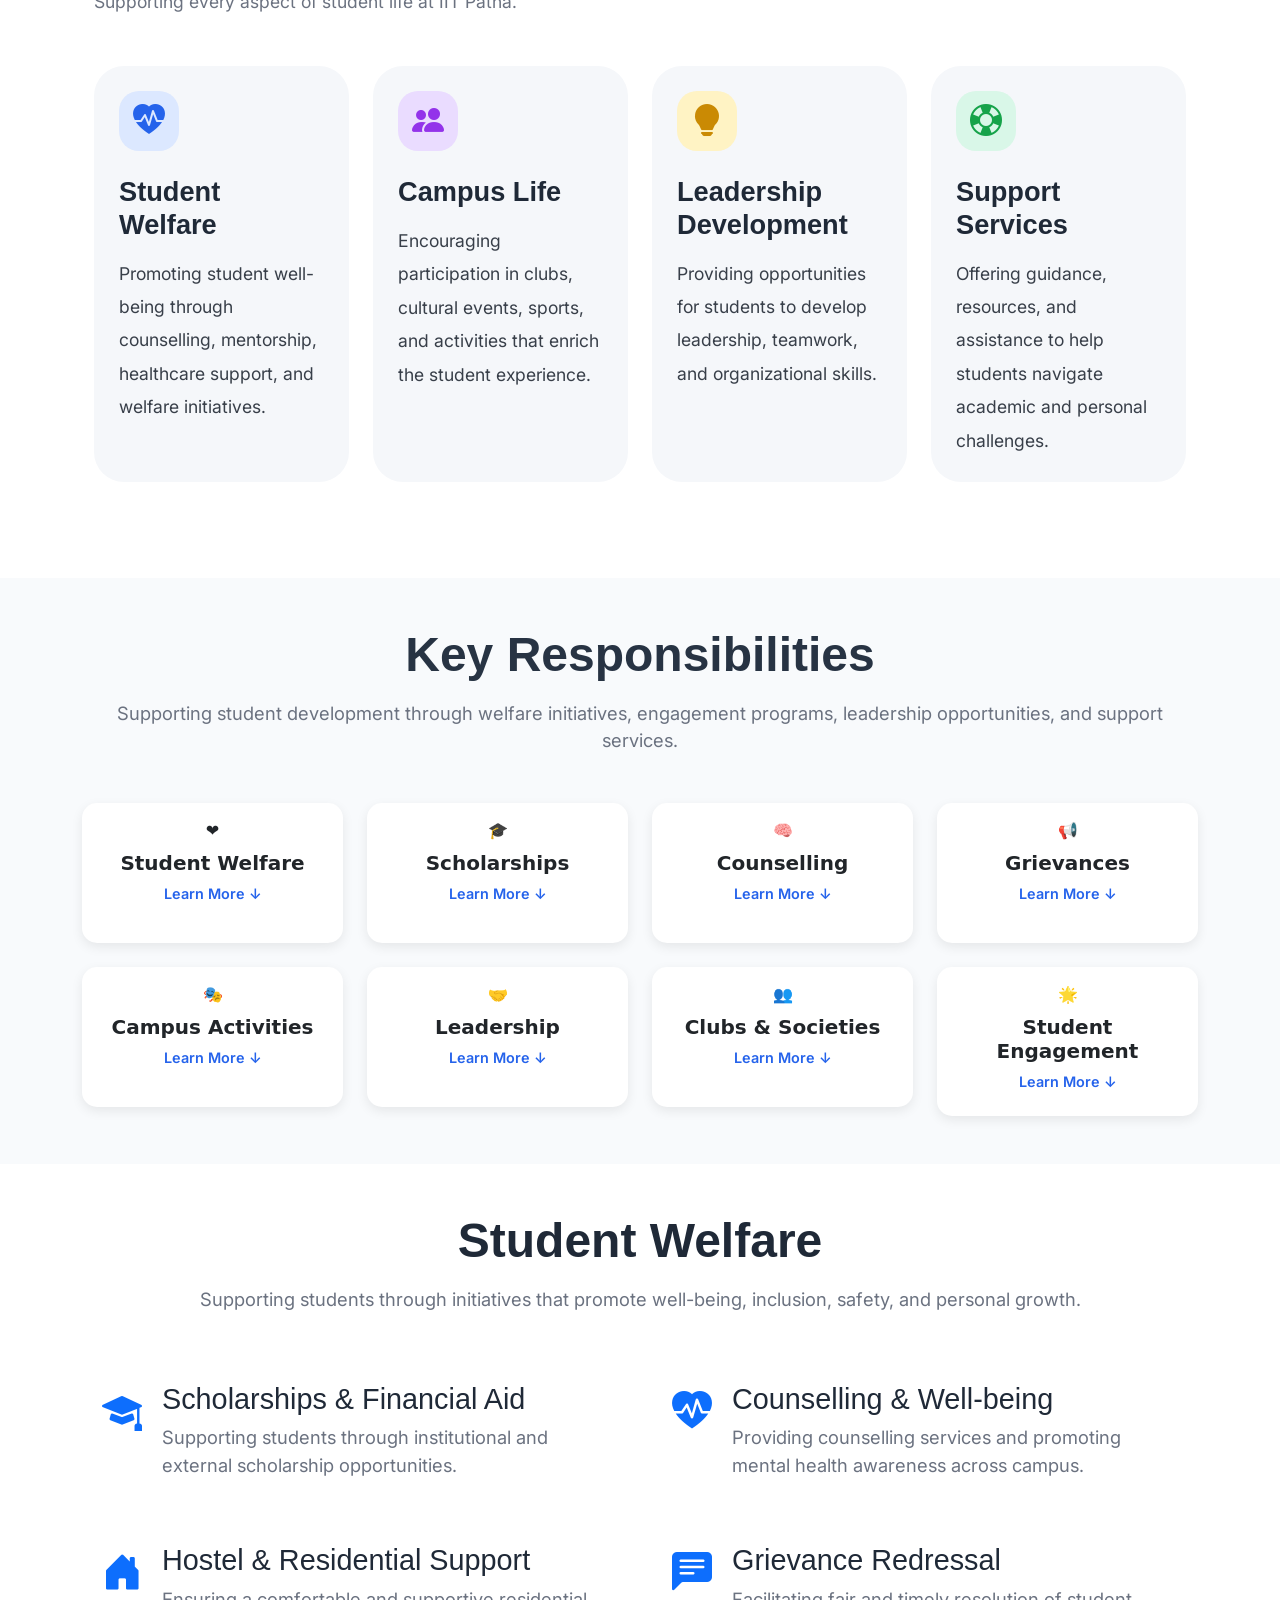
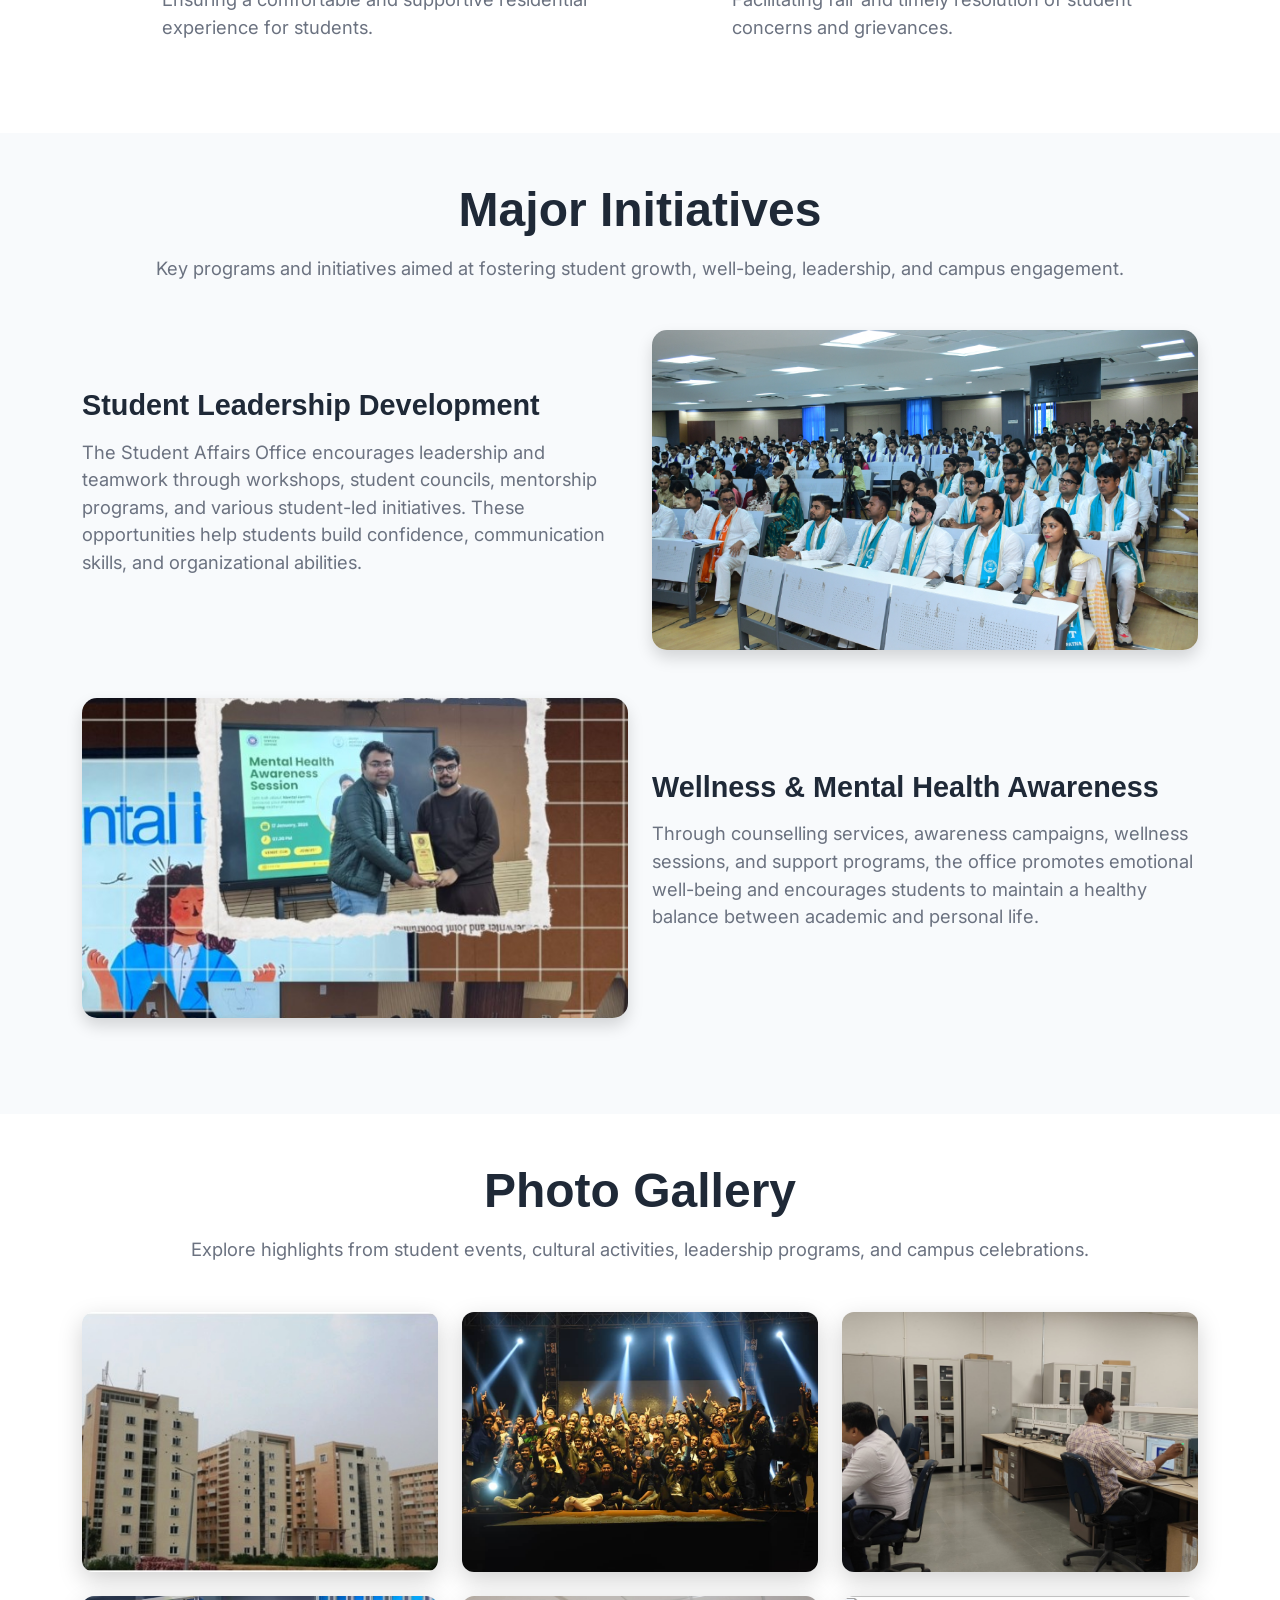
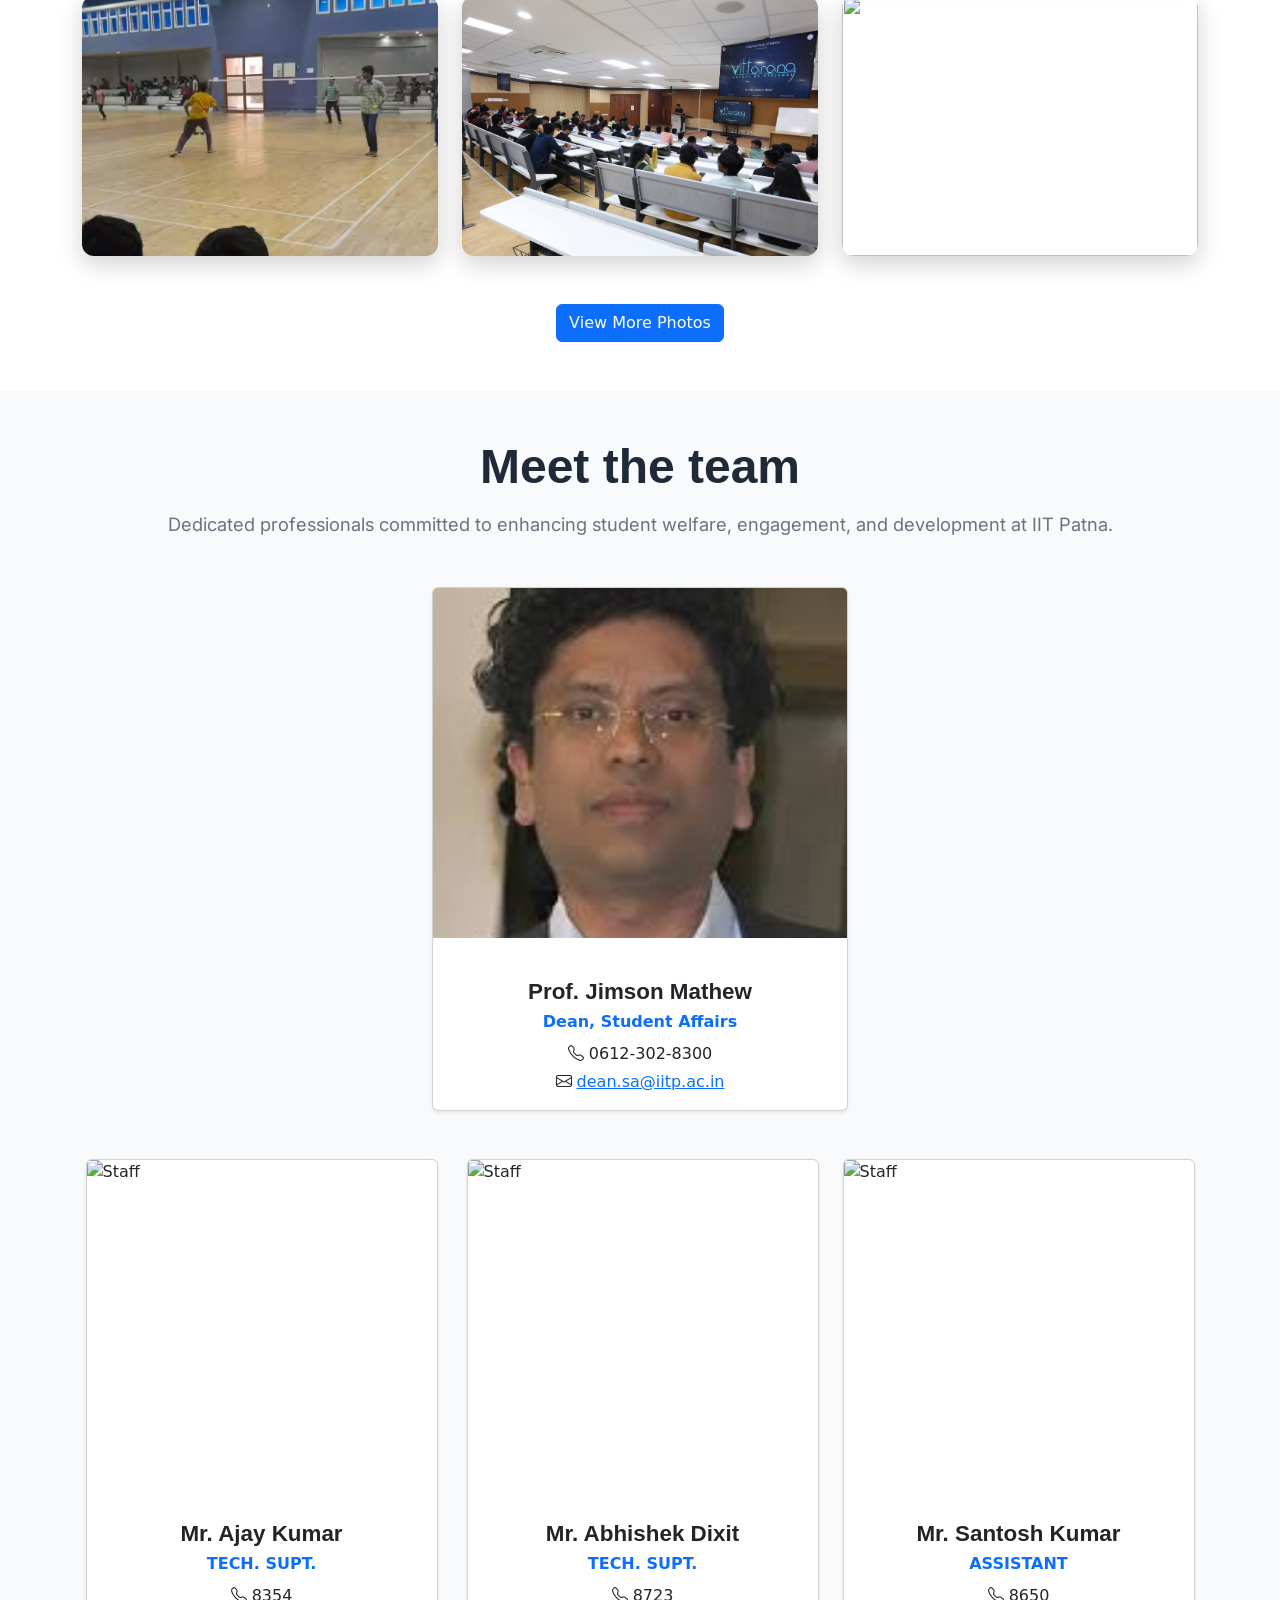
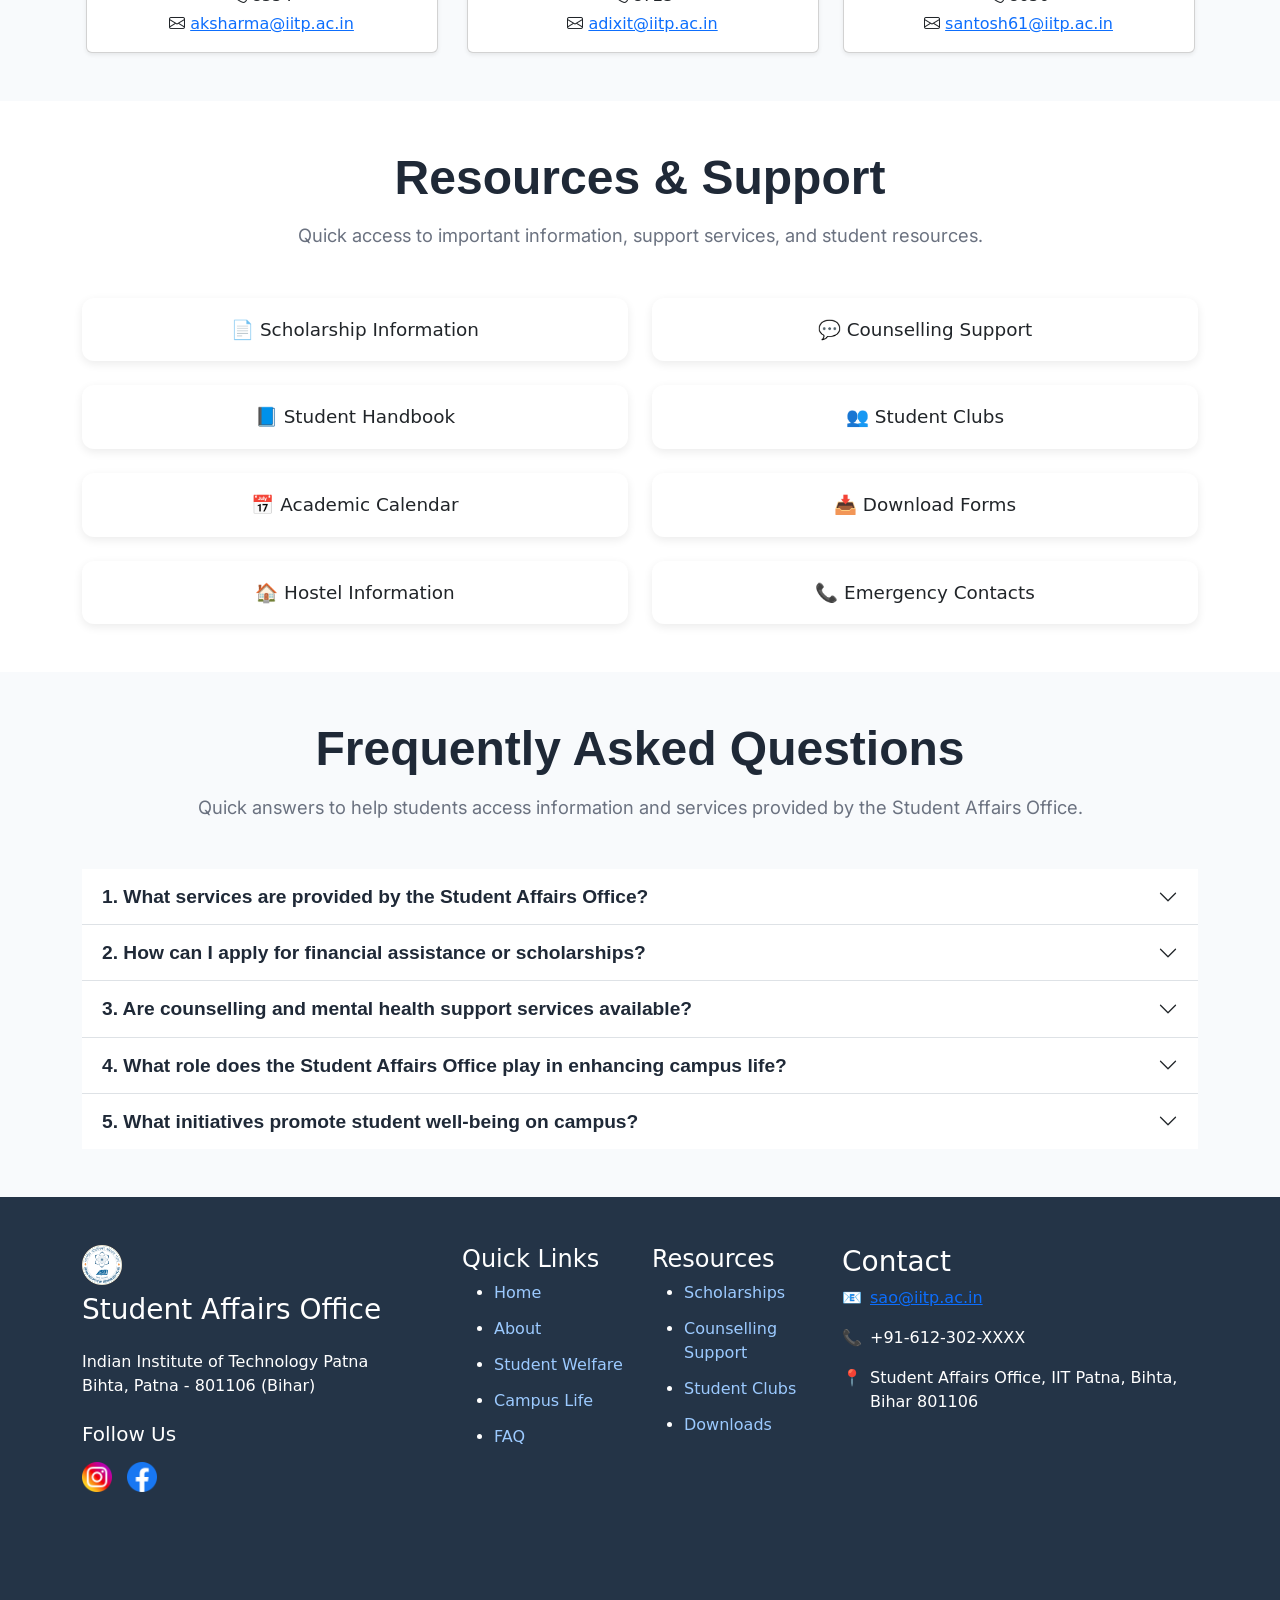
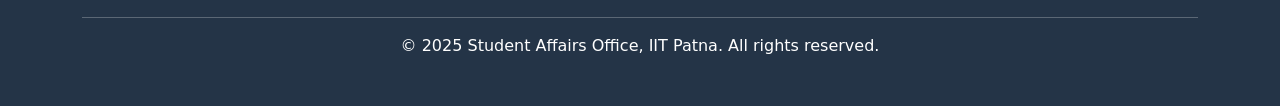
==== commit 80336b18: "Did minor changes in About heading" ====
--- a/index.html
+++ b/index.html
@@ -177,7 +177,7 @@
         <div class="container">
 
             <h2 class="text-center fw-bold display-5 mb-3">
-                About Student Affairs Office
+                About Us
             </h2>
 
             <p class="text-center text-muted mb-5">
@@ -789,6 +789,7 @@
                             Dean, Student Affairs
                         </p>
 
+                        
                         <p class="mb-1">
                             <i class="bi bi-telephone"></i>
                             0612-302-8300
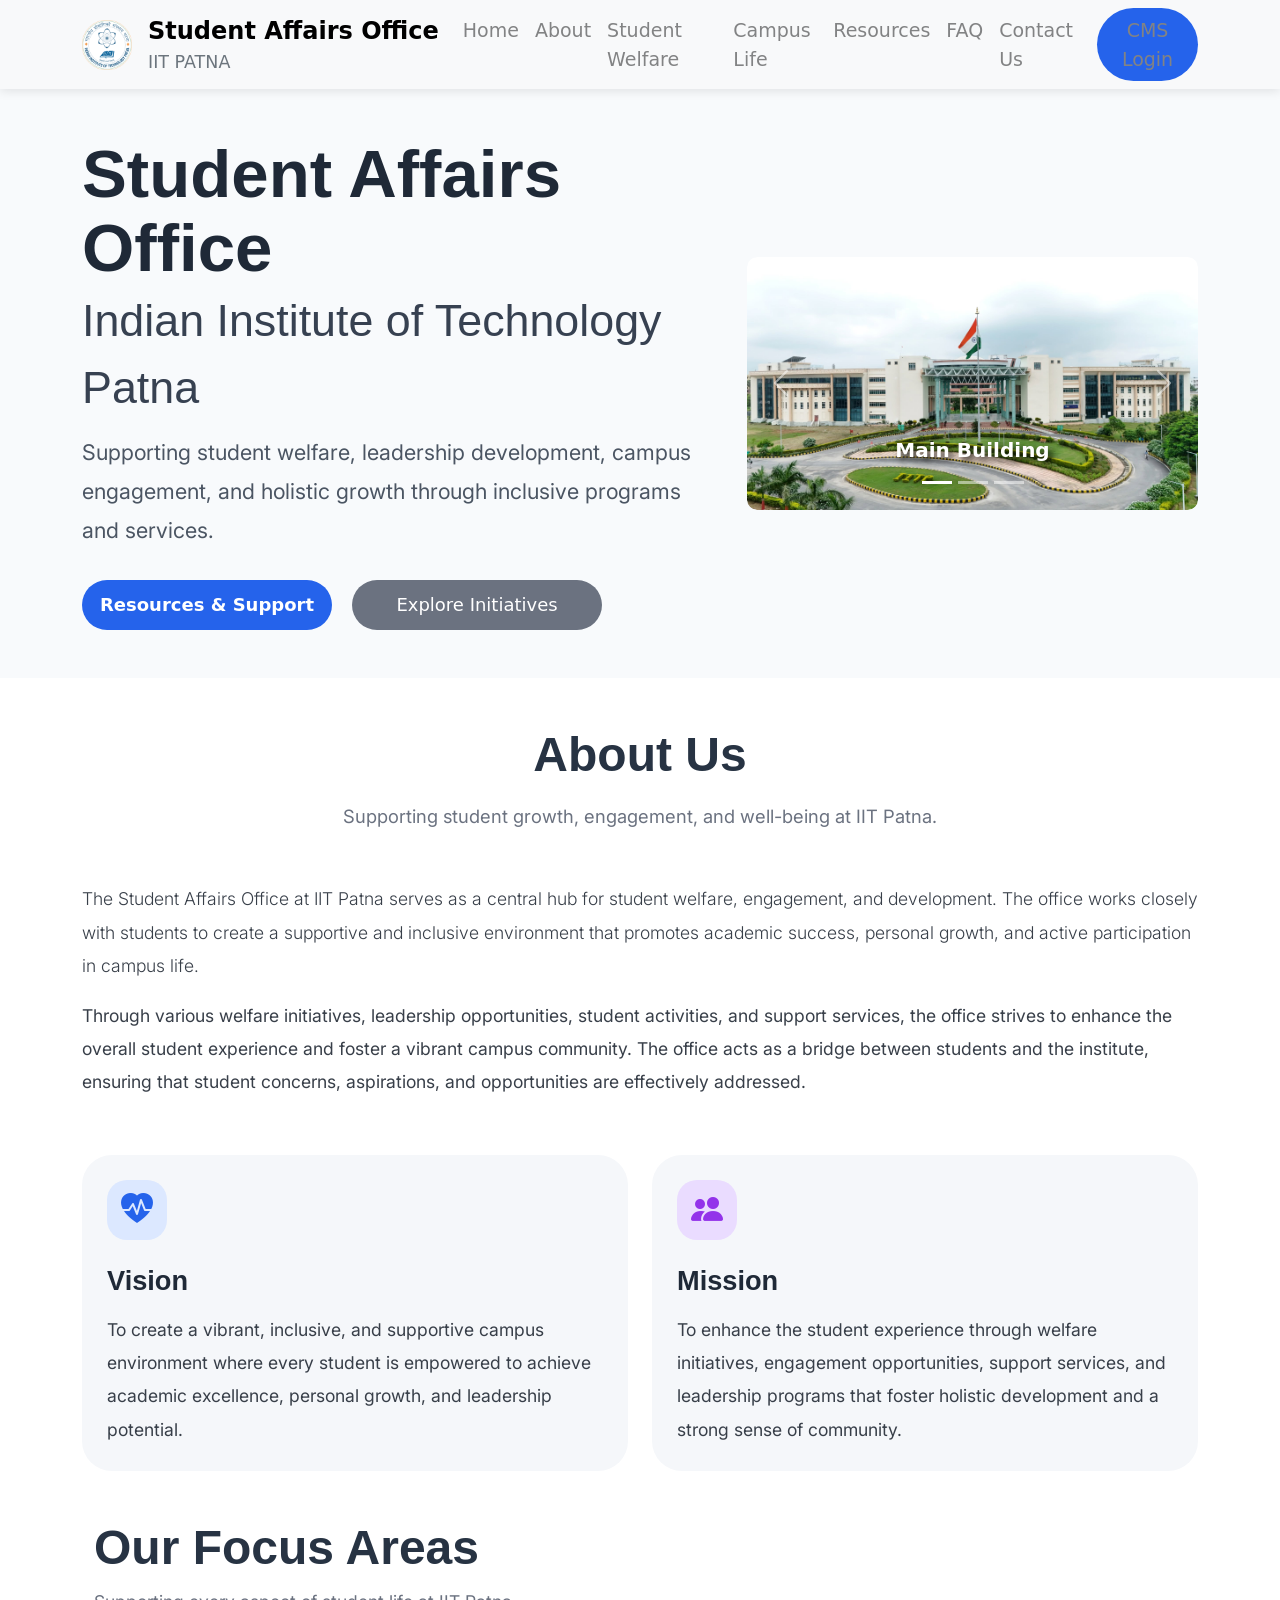
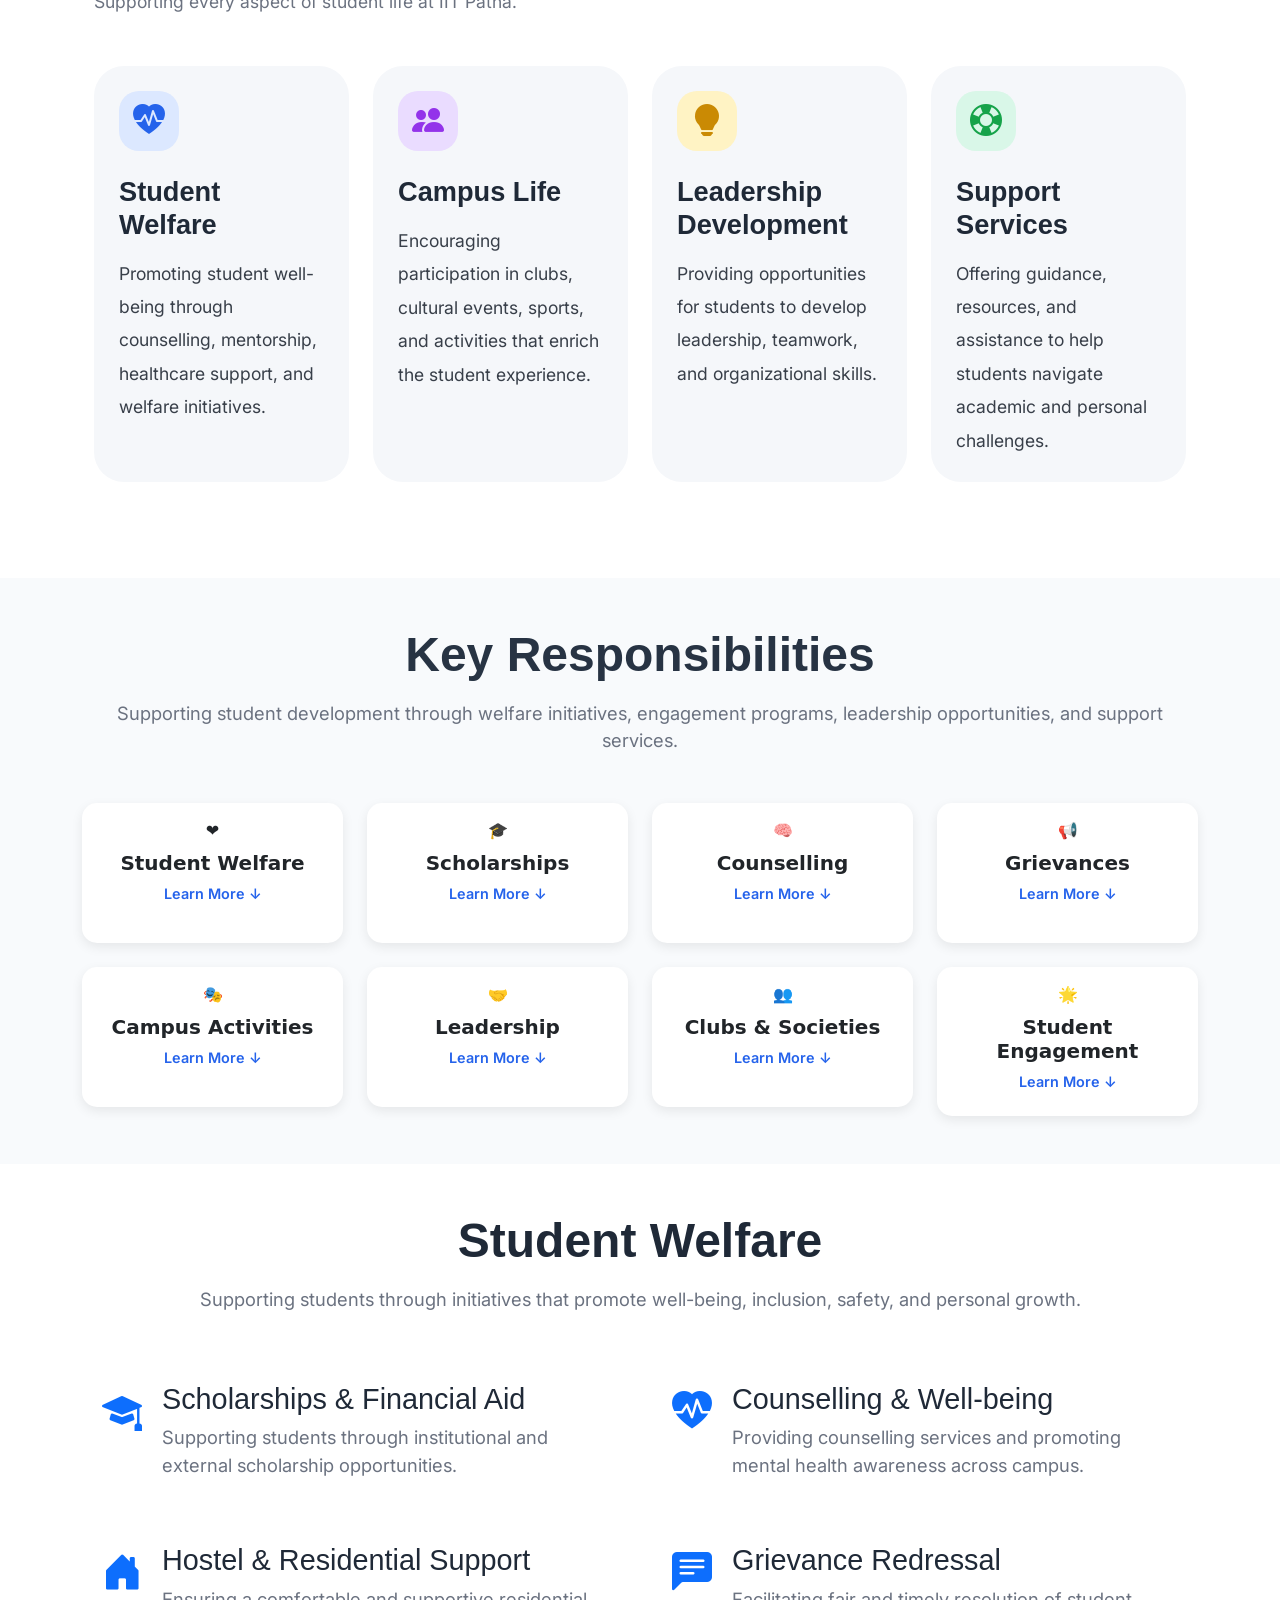
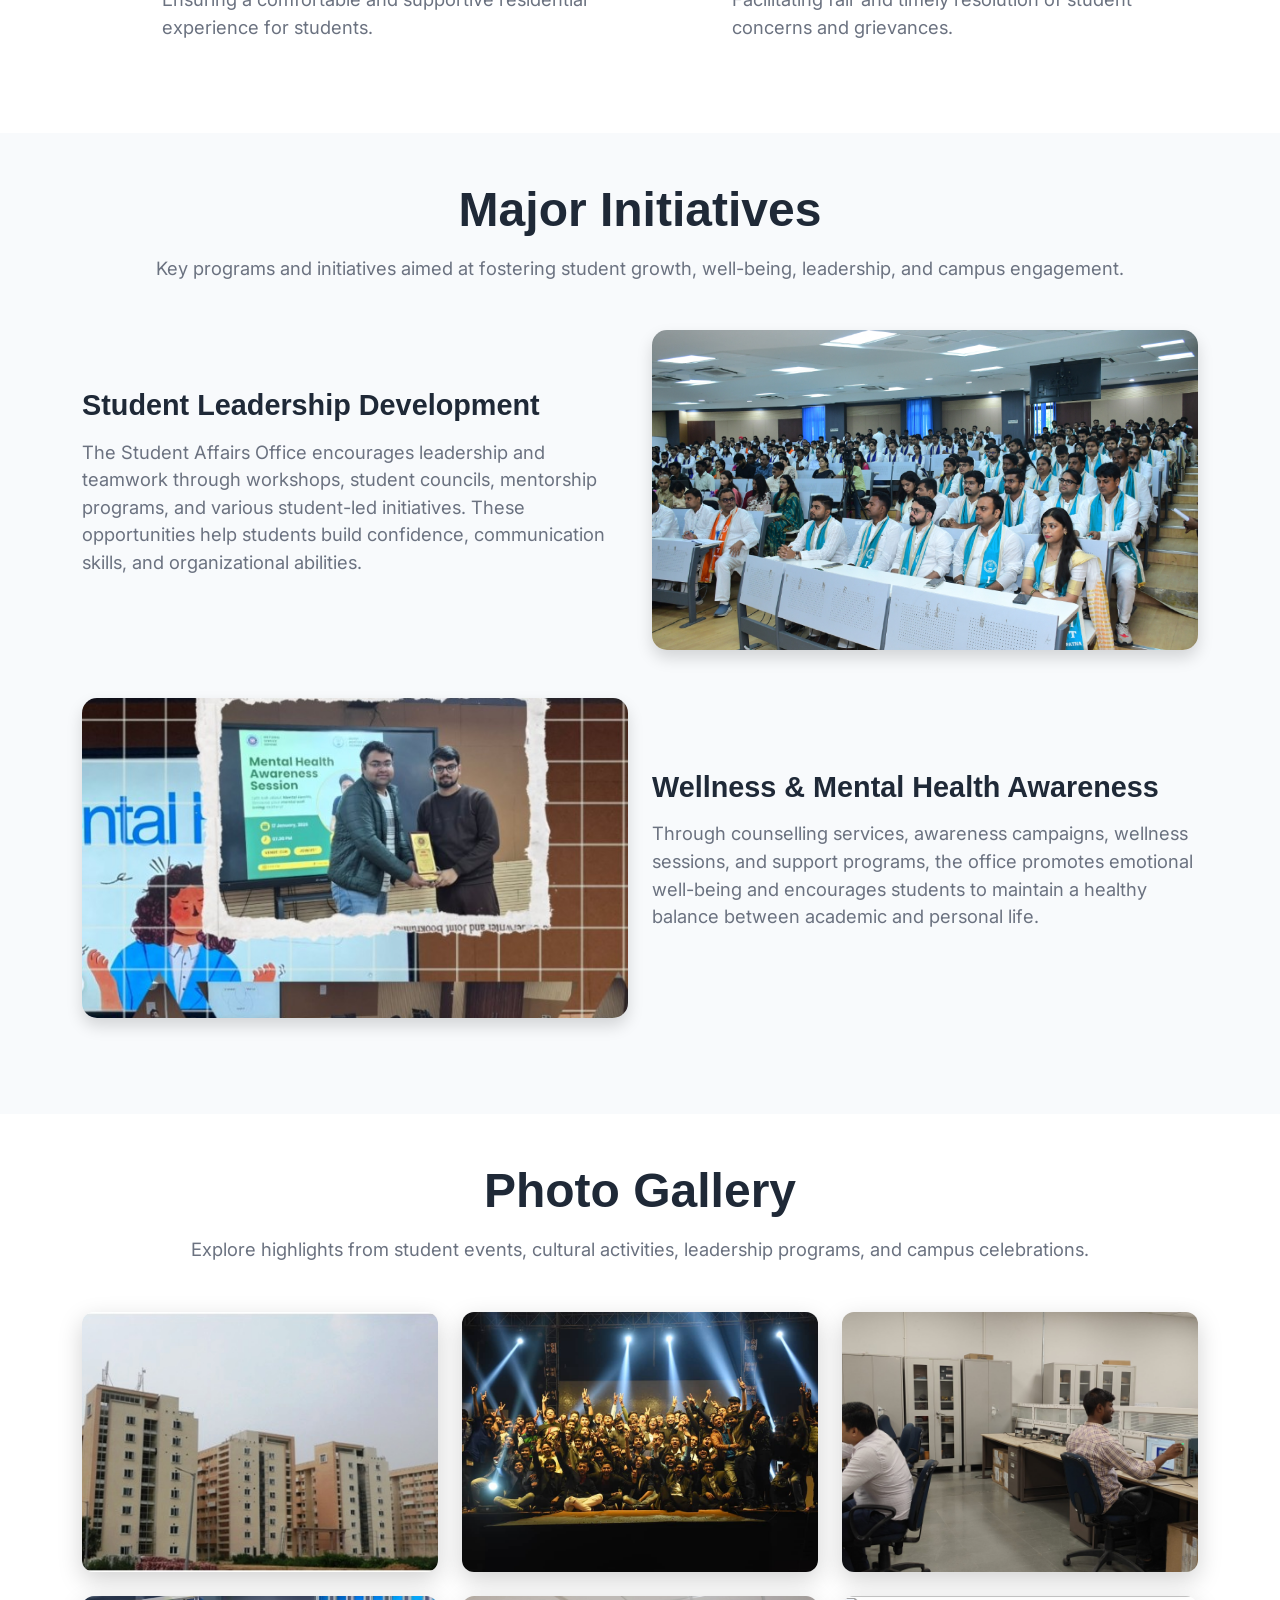
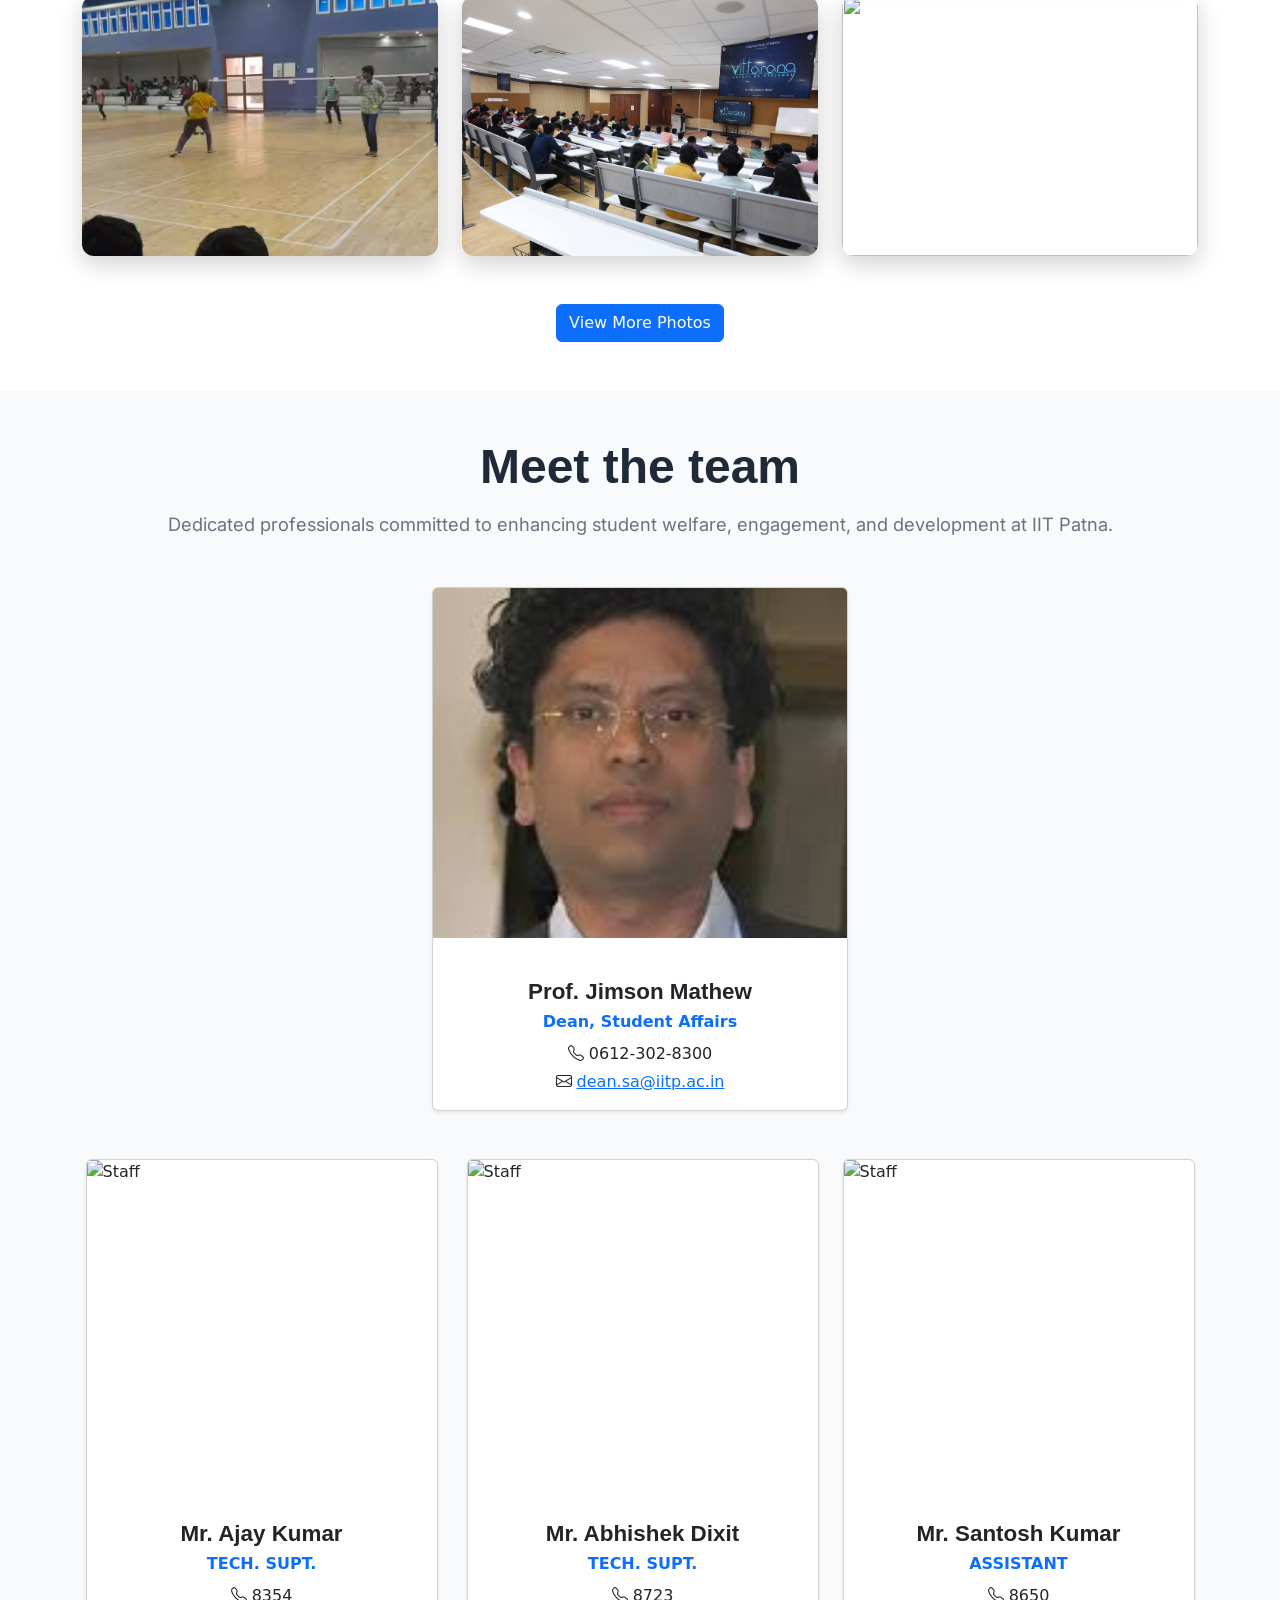
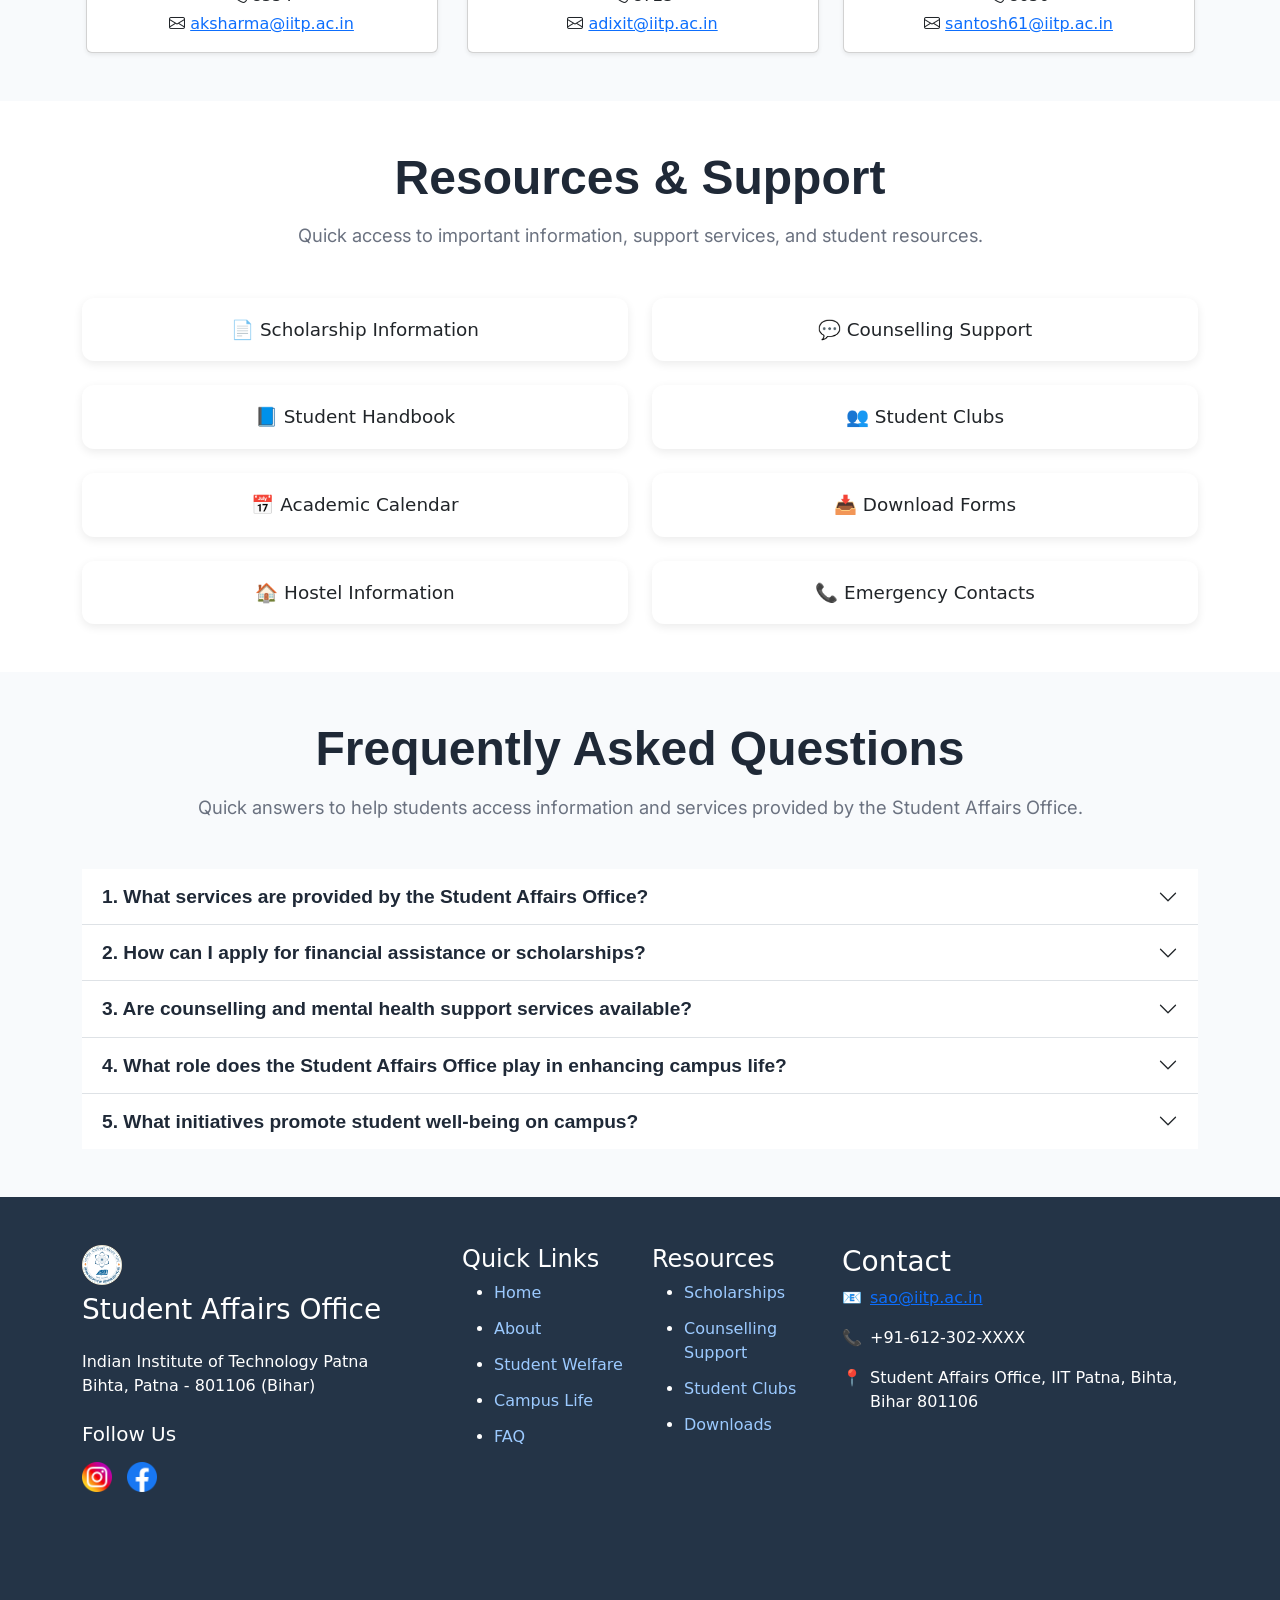
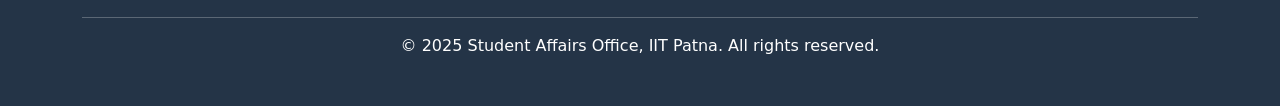
==== commit cf676c02: "Fixed a typo" ====
--- a/index.html
+++ b/index.html
@@ -60,7 +60,7 @@
                         <a class="nav-link" href="#gallery">Campus Life</a>
                     </li>
                     <li class="nav-item">
-                        <a class="nav-link" href="#resources">Resourses</a>
+                        <a class="nav-link" href="#resources">Resources</a>
                     </li>
                     <li class="nav-item">
                         <a class="nav-link" href="#FAQ">FAQ</a>
